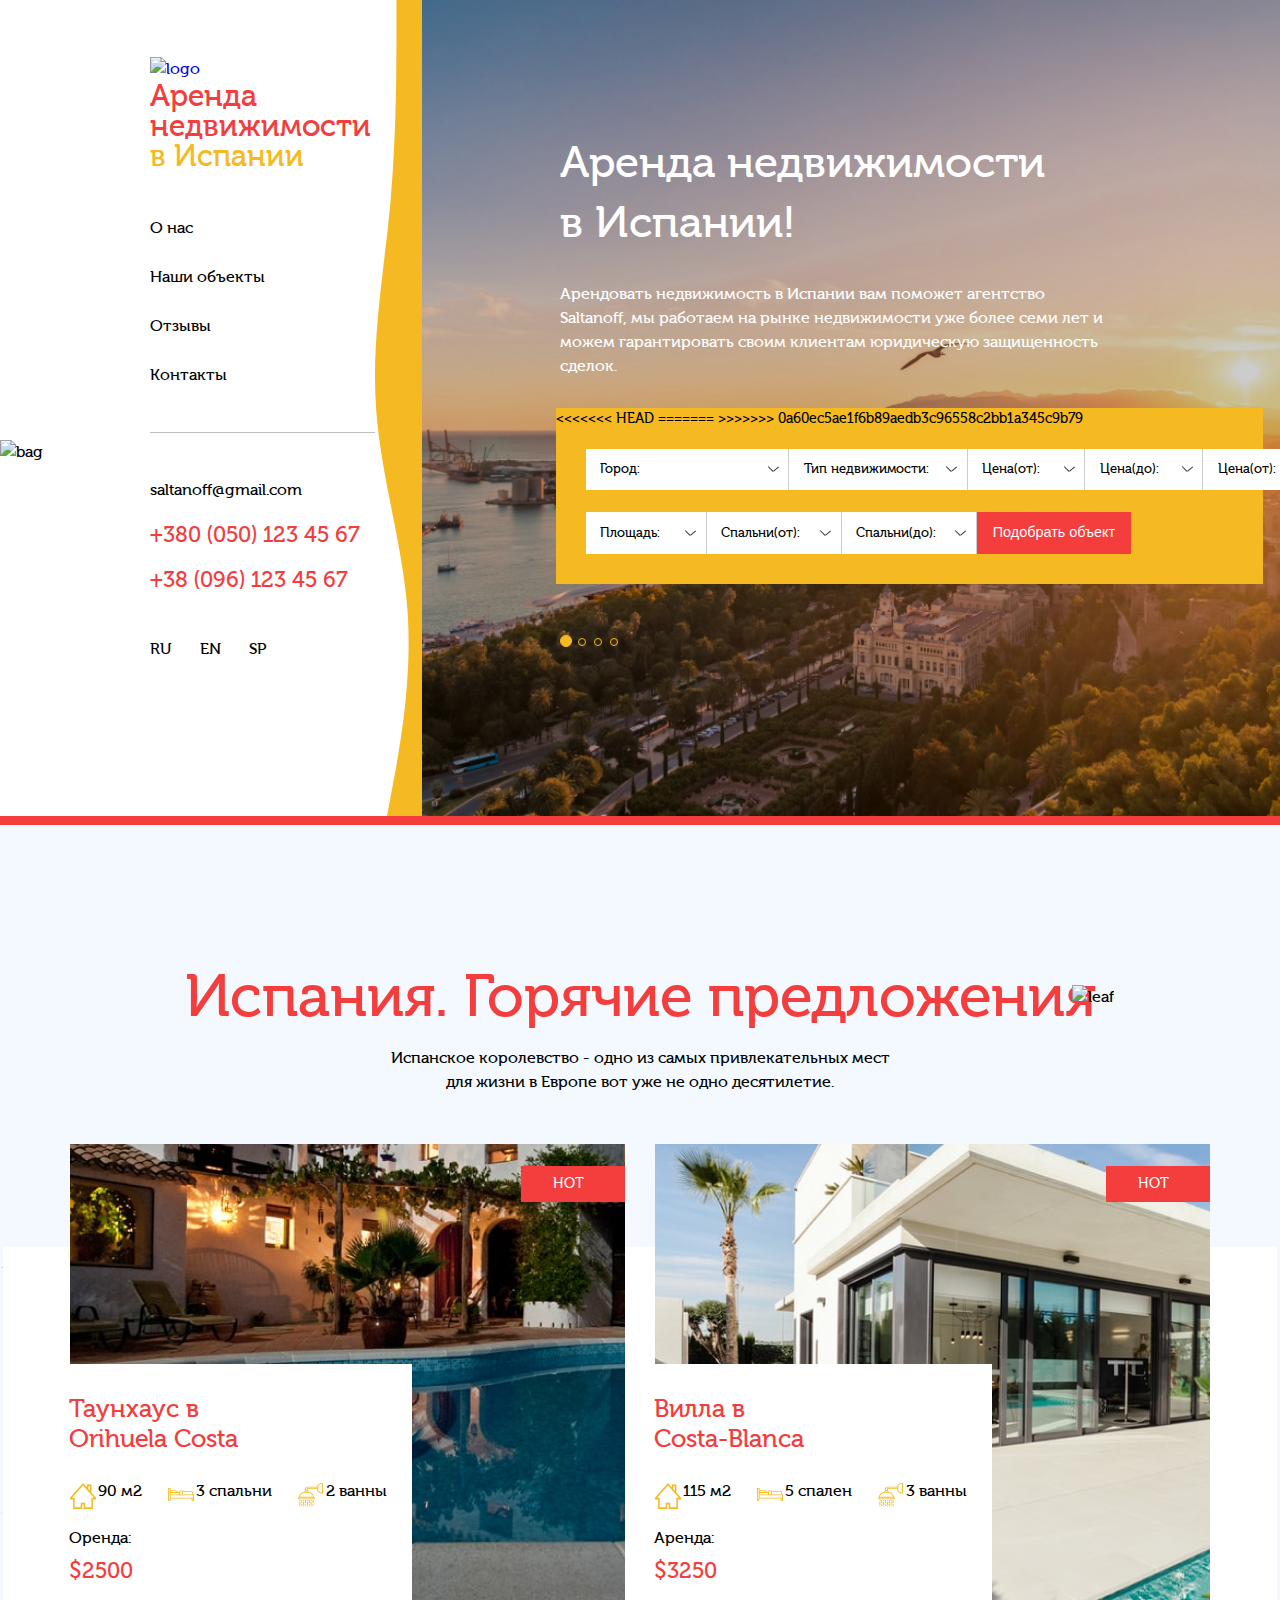
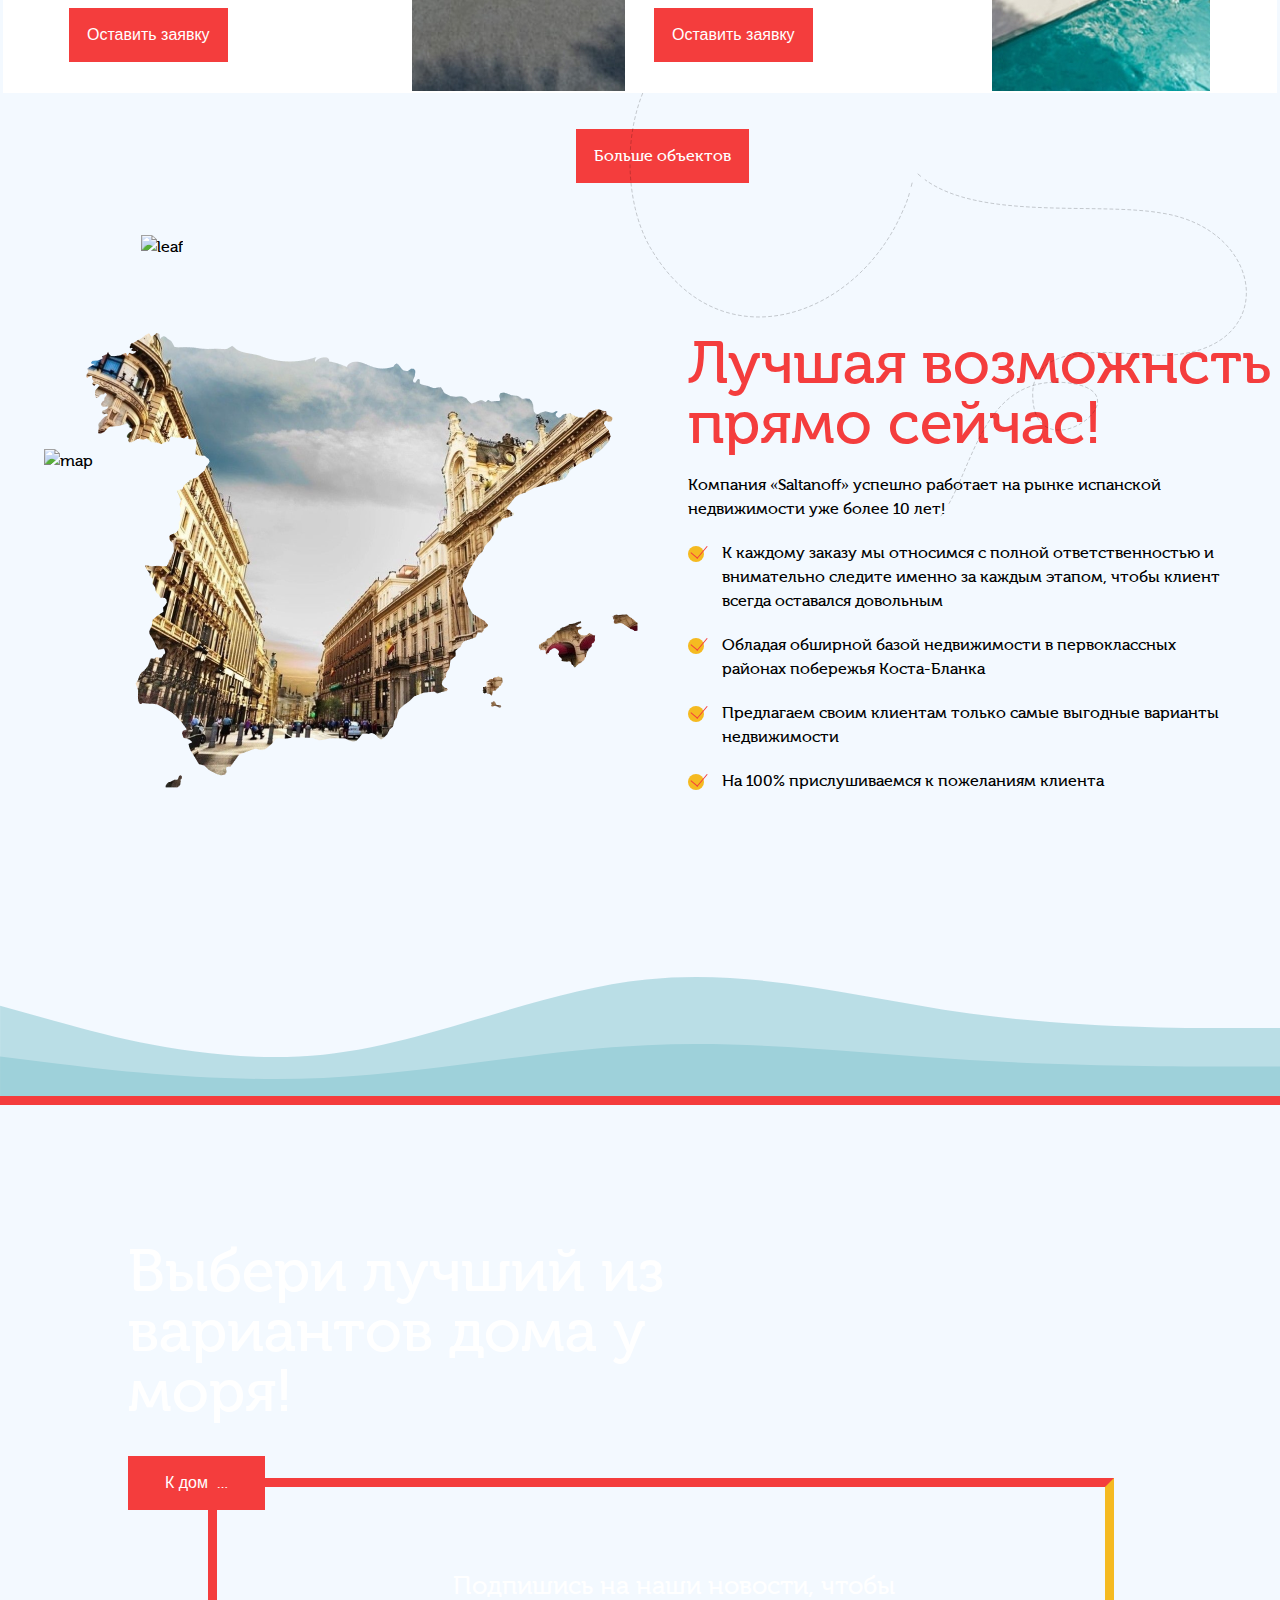
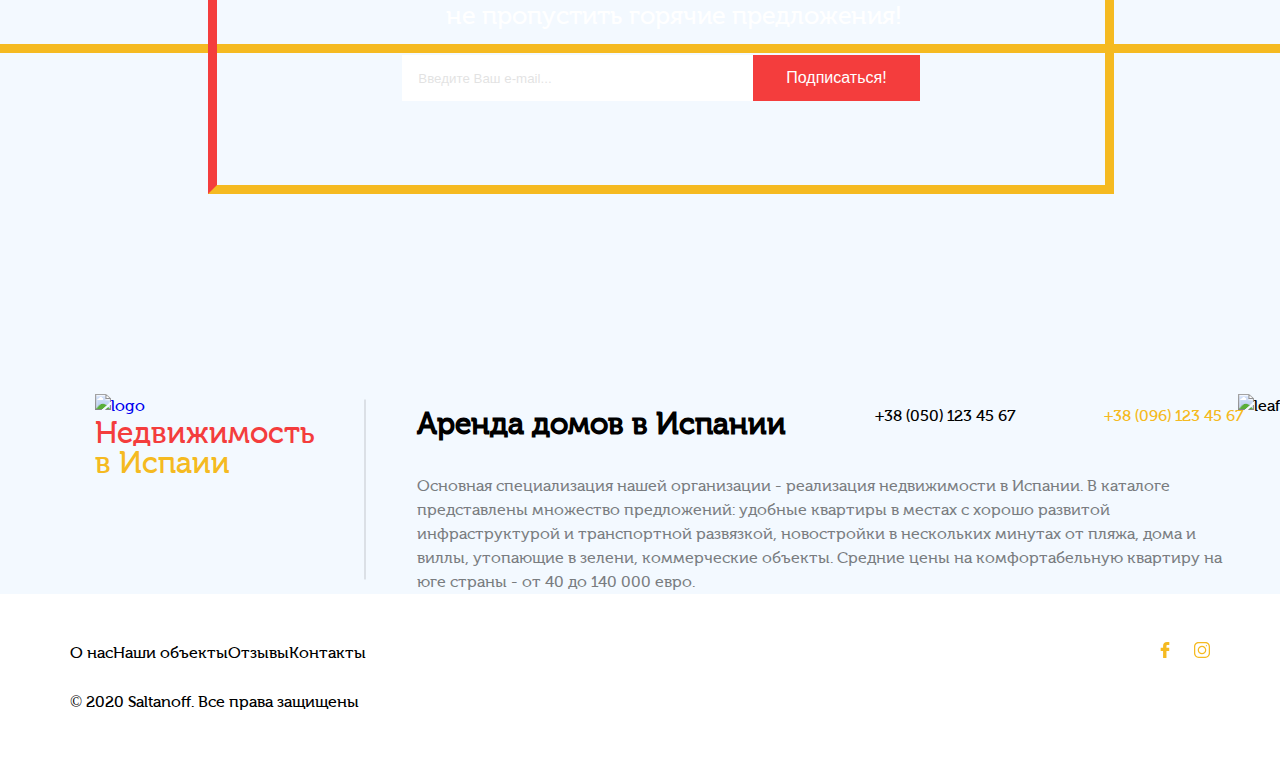
==== index.html @ a2970864 "123" ====
<!DOCTYPE html>
<html lang="en">

<head>
    <meta charset="UTF-8">
    <meta name="viewport" content="width=device-width, initial-scale=1.0, maximum-scale=1.0, user-scalable=no">
    <meta http-equiv="X-UA-Compatible" content="ie=edge">
    <link rel="stylesheet" href="css/style.css">
    <link rel="stylesheet" href="fonts/fonts.css">
    <title>Saltanoff</title>
</head>

<body>
    <header class="header__main">
        <div class="header__left">
            <a href="index.html"><img src="img/logo.svg" alt="logo" class="header__logo"></a>
            <h2 class="main__title">Аренда недвижимости
                <span class="yellow">в Испании</span></h2>
            <nav class="main__nav">
                <ul>
                    <li class="nav__item"><a href="about.html" class="nav__item-a">О нас</a></li>
                    <li class="nav__item"><a href="catalog.html" class="nav__item-a">Наши объекты</a></li>
                    <li class="nav__item"><a href="reviews.html" class="nav__item-a">Отзывы</a></li>
                    <li class="nav__item"><a href="contacts.html" class="nav__item-a">Контакты</a></li>
                </ul>
            </nav>
            <div class="line"></div>
            <img src="img/bag.jpg" alt="bag" class="bag">
            <p class="header__mail">saltanoff@gmail.com</p>
            <p class="header__phone">+380 (050) 123 45 67</p>
            <p class="header__phone yellow">+38 (096) 123 45 67</p>
            <ul class="language">
                <li class="language__item">RU</li>
                <li class="language__item">EN</li>
                <li class="language__item">SP</li>
            </ul>
            <div class="burger">
                <div class="topline"></div>
                <div class="middleline"></div>
                <div class="bottomline"></div>
            </div>
        </div>
        <div class="header__wave"></div>
        <div class="slider">
            <div class="item">
                <div class="first__slide">
                    <div class="header__text">
                        <h1 class="header__title">
                            Аренда недвижимости
                            в Испании!
                        </h1>
                        <p class="header__description">
                            Арендовать недвижимость в Испании вам поможет агентство Saltanoff, мы работаем на рынке
                            недвижимости уже более семи лет и можем гарантировать своим клиентам юридическую
                            защищенность сделок.
                        </p>
                    </div>
                </div>
            </div>
            <div class="item">
                <div class="second__slide">
                    <div class="header__text">
                        <h1 class="header__title">
                            Аренда недвижимости
                            в Испании!
                        </h1>
                        <p class="header__description">
                            Арендовать недвижимость в Испании вам поможет агентство Saltanoff, мы работаем на рынке
                            недвижимости уже более семи лет и можем гарантировать своим клиентам юридическую
                            защищенность сделок.
                        </p>
                    </div>
                </div>
            </div>
            <div class="item">
                <div class="third__slide">
                    <div class="header__text">
                        <h1 class="header__title">
                            Аренда недвижимости
                            в Испании!
                        </h1>
                        <p class="header__description">
                            Арендовать недвижимость в Испании вам поможет агентство Saltanoff, мы работаем на рынке
                            недвижимости уже более семи лет и можем гарантировать своим клиентам юридическую
                            защищенность сделок.
                        </p>
                    </div>
                </div>
            </div>
            <div class="item">
                <div class="four__slide">
                    <div class="header__text">
                        <h1 class="header__title">
                            Аренда недвижимости
                            в Испании!
                        </h1>
                        <p class="header__description">
                            Арендовать недвижимость в Испании вам поможет агентство Saltanoff, мы работаем на рынке
                            недвижимости уже более семи лет и можем гарантировать своим клиентам юридическую
                            защищенность сделок.
                        </p>
                    </div>
                </div>
            </div>
        </div>
        <div class="slider__dots">
            <span class="slider__dots__item" onclick="currentSlide(1)"></span>
            <span class="slider__dots__item" onclick="currentSlide(2)"></span>
            <span class="slider__dots__item" onclick="currentSlide(3)"></span>
            <span class="slider__dots__item" onclick="currentSlide(4)"></span>

        </div>
        <form action="main.php" class="main__form">
            <table class="table">
                <tr class="row__of__items">
                    <th class="form__item">
                        <div id="town" class="select__form" data-state="">
                            <div id="0" class="form__item-select" data-default="Город:">Город:
                            </div>
                            <div class="select__content">
                                <input id="singleSelect0" class="__select__input" type="radio" name="singleSelect"
                                    checked />
                                <label for="singleSelect0" class="__select__label">Город:</label>
                                <input id="singleSelect1" class="__select__input" type="radio" name="singleSelect" />
                                <label for="singleSelect1" class="__select__label">Барселона</label>
                                <input id="singleSelect2" class="__select__input" type="radio" name="singleSelect" />
                                <label for="singleSelect2" class="__select__label">Гранд Алакант</label>
                                <input id="singleSelect3" class="__select__input" type="radio" name="singleSelect" />
                                <label for="singleSelect3" class="__select__label">Мадрид</label>
                                <input id="singleSelect4" class="__select__input" type="radio" name="singleSelect" />
                                <label for="singleSelect4" class="__select__label">Малага</label>
                                <input id="singleSelect5" class="__select__input" type="radio" name="singleSelect" />
                                <label for="singleSelect5" class="__select__label">Валенсія</label>
                                <input id="singleSelect6" class="__select__input" type="radio" name="singleSelect" />
                                <label for="singleSelect6" class="__select__label">Мальорка</label>
                            </div>
                        </div>

                    </th>
                    <th class="form__item">
                        <div id="type_of_property" class="select__form" data-state="">
                            <div id="1" class="form__item-select" data-default="Тип недвижимости:">Тип недвижимости:
                            </div>
                            <div class="select__content">
                                <input id="singleSelect0" class="__select__input" type="radio" name="singleSelect"
                                    checked />
                                <label for="singleSelect0" class="__select__label">Тип недвижимости:</label>
                                <input id="singleSelect1" class="__select__input" type="radio" name="singleSelect" />
                                <label for="singleSelect1" class="__select__label">1</label>
                                <input id="singleSelect2" class="__select__input" type="radio" name="singleSelect" />
                                <label for="singleSelect2" class="__select__label">2</label>
                                <input id="singleSelect3" class="__select__input" type="radio" name="singleSelect" />
                                <label for="singleSelect3" class="__select__label">3</label>
                                <input id="singleSelect4" class="__select__input" type="radio" name="singleSelect" />
                                <label for="singleSelect4" class="__select__label">4</label>
                                <input id="singleSelect5" class="__select__input" type="radio" name="singleSelect" />
                                <label for="singleSelect5" class="__select__label">5</label>
                                <input id="singleSelect6" class="__select__input" type="radio" name="singleSelect" />
                                <label for="singleSelect6" class="__select__label">6</label>
                            </div>
                        </div>

                    </th>
<<<<<<< HEAD
                    <th class="table_inline">   
                    <div class="form__item table_inline-item">
                        <div id="price_for" class="select__form" data-state="">
                            <div class="form__item-select" data-default="Цена(от):">Цена(от):
                            </div>
                            <div class="select__content">
                                <input id="singleSelect0" class="__select__input" type="radio" name="singleSelect"
                                    checked />
                                <label for="singleSelect0" class="__select__label">Цена(от):</label>
                                <input id="singleSelect1" class="__select__input" type="radio" name="singleSelect" />
                                <label for="singleSelect1" class="__select__label">1</label>
                                <input id="singleSelect2" class="__select__input" type="radio" name="singleSelect" />
                                <label for="singleSelect2" class="__select__label">2</label>
                                <input id="singleSelect3" class="__select__input" type="radio" name="singleSelect" />
                                <label for="singleSelect3" class="__select__label">3</label>
                                <input id="singleSelect4" class="__select__input" type="radio" name="singleSelect" />
                                <label for="singleSelect4" class="__select__label">4</label>
                                <input id="singleSelect5" class="__select__input" type="radio" name="singleSelect" />
                                <label for="singleSelect5" class="__select__label">5</label>
                                <input id="singleSelect6" class="__select__input" type="radio" name="singleSelect" />
                                <label for="singleSelect6" class="__select__label">6</label>
                            </div>
                        </div>
                    </div>
                    <div class="form__item table_inline-item">
                        <div id="price_to" class="select__form" data-state="">
                            <div class="form__item-select" data-default="Цена(до):">Цена(до):
                            </div>
                            <div class="select__content">
                                <input id="singleSelect0" class="__select__input" type="radio" name="singleSelect"
                                    checked />
                                <label for="singleSelect0" class="__select__label">Цена(до):</label>
                                <input id="singleSelect1" class="__select__input" type="radio" name="singleSelect" />
                                <label for="singleSelect1" class="__select__label">1</label>
                                <input id="singleSelect2" class="__select__input" type="radio" name="singleSelect" />
                                <label for="singleSelect2" class="__select__label">2</label>
                                <input id="singleSelect3" class="__select__input" type="radio" name="singleSelect" />
                                <label for="singleSelect3" class="__select__label">3</label>
                                <input id="singleSelect4" class="__select__input" type="radio" name="singleSelect" />
                                <label for="singleSelect4" class="__select__label">4</label>
                                <input id="singleSelect5" class="__select__input" type="radio" name="singleSelect" />
                                <label for="singleSelect5" class="__select__label">5</label>
                                <input id="singleSelect6" class="__select__input" type="radio" name="singleSelect" />
                                <label for="singleSelect6" class="__select__label">6</label>
                            </div>
                        </div>
                    </div>
                    </th>
=======
                        <th class="form__item">
                            <div id="price_for" class="select__form" data-state="">
                                <div class="form__item-select" data-default="Цена(от):">Цена(от):
                                </div>
                                <div class="select__content">
                                    <input id="singleSelect0" class="__select__input" type="radio" name="singleSelect"
                                        checked />
                                    <label for="singleSelect0" class="__select__label">Цена(от):</label>
                                    <input id="singleSelect1" class="__select__input" type="radio"
                                        name="singleSelect" />
                                    <label for="singleSelect1" class="__select__label">1</label>
                                    <input id="singleSelect2" class="__select__input" type="radio"
                                        name="singleSelect" />
                                    <label for="singleSelect2" class="__select__label">2</label>
                                    <input id="singleSelect3" class="__select__input" type="radio"
                                        name="singleSelect" />
                                    <label for="singleSelect3" class="__select__label">3</label>
                                    <input id="singleSelect4" class="__select__input" type="radio"
                                        name="singleSelect" />
                                    <label for="singleSelect4" class="__select__label">4</label>
                                    <input id="singleSelect5" class="__select__input" type="radio"
                                        name="singleSelect" />
                                    <label for="singleSelect5" class="__select__label">5</label>
                                    <input id="singleSelect6" class="__select__input" type="radio"
                                        name="singleSelect" />
                                    <label for="singleSelect6" class="__select__label">6</label>
                                </div>
                            </div>
                        </th>
                        <th class="form__item">
                            <div id="price_to" class="select__form" data-state="">
                                <div class="form__item-select" data-default="Цена(до):">Цена(до):
                                </div>
                                <div class="select__content">
                                    <input id="singleSelect0" class="__select__input" type="radio" name="singleSelect"
                                        checked />
                                    <label for="singleSelect0" class="__select__label">Цена(до):</label>
                                    <input id="singleSelect1" class="__select__input" type="radio"
                                        name="singleSelect" />
                                    <label for="singleSelect1" class="__select__label">1</label>
                                    <input id="singleSelect2" class="__select__input" type="radio"
                                        name="singleSelect" />
                                    <label for="singleSelect2" class="__select__label">2</label>
                                    <input id="singleSelect3" class="__select__input" type="radio"
                                        name="singleSelect" />
                                    <label for="singleSelect3" class="__select__label">3</label>
                                    <input id="singleSelect4" class="__select__input" type="radio"
                                        name="singleSelect" />
                                    <label for="singleSelect4" class="__select__label">4</label>
                                    <input id="singleSelect5" class="__select__input" type="radio"
                                        name="singleSelect" />
                                    <label for="singleSelect5" class="__select__label">5</label>
                                    <input id="singleSelect6" class="__select__input" type="radio"
                                        name="singleSelect" />
                                    <label for="singleSelect6" class="__select__label">6</label>
                                </div>
                            </div>

                        </th>
>>>>>>> 0a60ec5ae1f6b89aedb3c96558c2bb1a345c9b79
                </tr>
                <tr class="row__of__items">
                    <th class="form__item">
                        <div id="square" class="select__form" data-state="">
                            <div class="form__item-select" data-default="Площадь:">Площадь:
                            </div>
                            <div class="select__content">
                                <input id="singleSelect0" class="__select__input" type="radio" name="singleSelect"
                                    checked />
                                <label for="singleSelect0" class="__select__label">Площадь:</label>
                                <input id="singleSelect1" class="__select__input" type="radio" name="singleSelect" />
                                <label for="singleSelect1" class="__select__label">1</label>
                                <input id="singleSelect2" class="__select__input" type="radio" name="singleSelect" />
                                <label for="singleSelect2" class="__select__label">2</label>
                                <input id="singleSelect3" class="__select__input" type="radio" name="singleSelect" />
                                <label for="singleSelect3" class="__select__label">3</label>
                                <input id="singleSelect4" class="__select__input" type="radio" name="singleSelect" />
                                <label for="singleSelect4" class="__select__label">4</label>
                                <input id="singleSelect5" class="__select__input" type="radio" name="singleSelect" />
                                <label for="singleSelect5" class="__select__label">5</label>
                                <input id="singleSelect6" class="__select__input" type="radio" name="singleSelect" />
                                <label for="singleSelect6" class="__select__label">6</label>
                            </div>
                        </div>
                    </th>
                    <th class="table_inline">   
                        <div class="form__item table_inline-item">
                            <div id="bedroom_for" class="select__form" data-state="">
                                <div class="form__item-select" data-default="Спальни(от):">Спальни(от):
                                </div>
                                <div class="select__content">
                                    <input id="singleSelect0" class="__select__input" type="radio" name="singleSelect"
                                        checked />
                                    <label for="singleSelect0" class="__select__label">Спальни(от):</label>
                                    <input id="singleSelect1" class="__select__input" type="radio" name="singleSelect" />
                                    <label for="singleSelect1" class="__select__label">1</label>
                                    <input id="singleSelect2" class="__select__input" type="radio" name="singleSelect" />
                                    <label for="singleSelect2" class="__select__label">2</label>
                                    <input id="singleSelect3" class="__select__input" type="radio" name="singleSelect" />
                                    <label for="singleSelect3" class="__select__label">3</label>
                                    <input id="singleSelect4" class="__select__input" type="radio" name="singleSelect" />
                                    <label for="singleSelect4" class="__select__label">4</label>
                                    <input id="singleSelect5" class="__select__input" type="radio" name="singleSelect" />
                                    <label for="singleSelect5" class="__select__label">5</label>
                                    <input id="singleSelect6" class="__select__input" type="radio" name="singleSelect" />
                                    <label for="singleSelect6" class="__select__label">6</label>
                                </div>
                            </div>
                        </div>
                        <div class="form__item table_inline-item">
                            <div id="bedroom_to" class="select__form" data-state="">
                                <div class="form__item-select" data-default="Спальни(до):">Спальни(до):
                                </div>
                                <div class="select__content">
                                    <input id="singleSelect0" class="__select__input" type="radio" name="singleSelect"
                                        checked />
                                    <label for="singleSelect0" class="__select__label">Спальни(до):</label>
                                    <input id="singleSelect1" class="__select__input" type="radio" name="singleSelect" />
                                    <label for="singleSelect1" class="__select__label">1</label>
                                    <input id="singleSelect2" class="__select__input" type="radio" name="singleSelect" />
                                    <label for="singleSelect2" class="__select__label">2</label>
                                    <input id="singleSelect3" class="__select__input" type="radio" name="singleSelect" />
                                    <label for="singleSelect3" class="__select__label">3</label>
                                    <input id="singleSelect4" class="__select__input" type="radio" name="singleSelect" />
                                    <label for="singleSelect4" class="__select__label">4</label>
                                    <input id="singleSelect5" class="__select__input" type="radio" name="singleSelect" />
                                    <label for="singleSelect5" class="__select__label">5</label>
                                    <input id="singleSelect6" class="__select__input" type="radio" name="singleSelect" />
                                    <label for="singleSelect6" class="__select__label">6</label>
                                </div>
                            </div>
                        </div>
                    </th>
                    <th class="form__item">
                        <button type="submit" class="btn main__btn">Подобрать объект</button>
                    </th>
                </tr>
            </table>
        </form>
        <img src="./img/leafs_pics/mobile_leaf_top.png" alt="" class="mobile_leaf_top">
    </header>
    <div class="container">
        <section class="hot">

            <img src="img/leafs_pics/leaf_top.png" alt="leaf" class="leaf__left">
            <img src=" " alt="leaf" class="leaf__right">
            <div class="hot__text">
                <h1 class="hot__title headline">
                    Испания. Горячие предложения
                </h1>
                <p class="hot__description">Испанское королевство - одно из самых привлекательных мест
                    для жизни в Европе вот уже не одно десятилетие.</p>
            </div>

            <div class="propositions">
                <img src="./img/proposition__map.svg" alt="map" class="proposition__map">

                <img src="./img/leafs_pics/leaf_left.png" alt="leaf" class="first__leaf">
                <img src="./img/leafs_pics/leaf_right.png" alt="leaf" class="second__leaf">
                <div class="bg__leaf"></div>
                <div class="proposition first">
                    <div class="proposition__hot">HOT</div>
                    <div class="proposition__bg">
                        <a href="house.html">
                            <h3 class="proposition__title">Таунхаус в
                                Orihuela Costa</h3>
                        </a>
                        <ul class="proposition__details">
                            <li class="detail__items"> <img src="img/house.svg" alt="house" class="items__icons">90 м2
                            </li>
                            <li class="detail__items"> <img src="img/bed.svg" alt="bed" class="items__icons">3 cпальни
                            </li>
                            <li class="detail__items"><img src="img/shower.svg" alt="shower" class="items__icons">2
                                ванны</li>
                        </ul>
                        <p class="proposition__description">Оренда:</p>
                        <p class="proposition__price">$2500</p>
                        <button class="btn proposition__btn" type="submit">Оставить заявку</button>
                    </div>
                </div>
                <div class="proposition second">
                    <div class="proposition__hot">HOT</div>
                    <div class="proposition__bg">
                        <a href="house.html">
                            <h3 class="proposition__title">Вилла в <br>
                                Сosta-Blanca</h3>
                        </a>
                        <ul class="proposition__details">
                            <li class="detail__items"> <img src="img/house.svg" alt="house" class="items__icons">
                                115 м2</li>
                            <li class="detail__items"><img src="img/bed.svg" alt="bed" class="items__icons"> 5 cпален
                            </li>
                            <li class="detail__items"> <img src="img/shower.svg" alt="shower" class="items__icons">3
                                ванны</li>
                        </ul>
                        <p class="proposition__description">Аренда:</p>
                        <p class="proposition__price">$3250</p>
                        <button class="btn proposition__btn" type="submit">Оставить заявку</button>
                    </div>
                </div>
            </div>
            <div class="btn_center">
                <a href="catalog.html" class="btn see__more">Больше объектов</a>
            </div>

        </section>
        <section class="justnow">
            <img src="img/leafs_pics/leaf_right_justnow.png" alt="" class="leaf_right_justnow">
            <img src="./img/justnow__map.svg" alt="map" class="justnow__map">
            <div class="justnow__wrap">
                <div class="justnow__img-left">
                    <img src="img/map__Spain.png" alt="Spain" class="justnow__img">
                </div>
                <div class="justnow__text-right">
                    <h2 class="justnow__title">Лучшая возможнсть
                        прямо сейчас!</h2>
                    <img src="img/justnow__maps.svg" alt="map" class="justnow__maps">
                    <p class="justnow__description">Компания «Saltanoff» успешно работает на рынке испанской
                        недвижимости
                        уже более 10 лет!</p>
                    <ul>
                        <li class="justnow__item">К каждому заказу мы относимся с полной ответственностью и внимательно
                            следите именно за каждым этапом, чтобы клиент всегда оставался довольным</li>
                        <li class="justnow__item">Обладая обширной базой недвижимости в первоклассных районах побережья
                            Коста-Бланка</li>
                        <li class="justnow__item">Предлагаем своим клиентам только самые выгодные варианты недвижимости
                        </li>
                        <li class="justnow__item">На 100% прислушиваемся к пожеланиям клиента</li>
                    </ul>
                </div>
            </div>
            <img src="./img/proposition__map.svg" alt="map" class="justnow__map-2">
        </section>

        <section class="choose">
            <img src="img/leafs_pics/leaf_wave.png" alt="leaf" class="leaf__top">
            <img src="img/choose__wave.svg" alt="wave" class="choose__wave">
            <div class="choose__bg">
                <h2 class="choose__title">Выбери лучший из вариантов дома у моря!</h2>
                <button type="button" class="btn choose__btn">К домам</button>
                <p class="news__description-mobile">Подпишись на наши новости,
                    чтобы не пропустить горячие предложения! </p>
                <form action="main.php" class="news__form-mobile">
                    <input type="email" placeholder="Введите Ваш e-mail...">
                    <button type="submit" class="btn subscribe mobile">Подписаться!</button>
                </form>
                <img src="./img/leafs_pics/moblie_leaf_bottom.png" alt="" class="moblie_leaf_bottom">
            </div>
        </section>
        <aside class="news">
            <p class="news__description">Подпишись на наши новости,
                чтобы не пропустить горячие предложения! </p>
            <form action="main.php" class="news__form">
                <input type="email" placeholder="Введите Ваш e-mail...">
                <button type="submit" class="btn subscribe">Подписаться!</button>
            </form>
        </aside>

        <section class="rent">
            <div class="footer__wave-mobile"></div>
            <img src="/img/footer__map--left.svg" alt="map" class="footer__map--left">
            <img src="/img/footer__map--right.svg" alt="map" class="footer__map--right">
            <img src="img/leafs_pics/leaf__bottom.png" alt="leaf" class="leaf__bottom">
            <div class="rent__img">
                <a href="index.html"><img src="img/logo.svg" alt="logo" class="header__logo"></a>
                <p class="rent__img--text">Недвижимость
                    <span class="yellow"> в Испаии</span></p>
            </div>

            <div class="rent__info">

                <div class="rent__info--top">
                    <h2 class="rent__title">Аренда домов в Испании</h2>
                    <p class="rent__phone">+38 (050) 123 45 67</p>
                    <p class="rent__phone yellow">+38 (096) 123 45 67</p>
                </div>
                <p class="rent__description">Основная специализация нашей организации - реализация недвижимости в
                    Испании. В каталоге представлены множество предложений: удобные квартиры в местах с хорошо развитой
                    инфраструктурой и транспортной развязкой, новостройки в нескольких минутах от пляжа, дома и виллы,
                    утопающие в зелени, коммерческие объекты. Средние цены на комфортабельную квартиру на юге страны -
                    от 40 до 140 000 евро.</p>
            </div>
            <img src="img/leafs_pics/footer_leaf-left.png" alt="leaf" class="footer__leaf--left">
            <img src="img/leafs_pics/footer_leaf-right.png" alt="leaf" class="footer__leaf--right">
        </section>
    </div>

    <footer class="main__footer">
        <div class="footer__wave"></div>
        <div class="footer__top">
            <nav class="main__nav">
                <ul>
                    <li class="nav__item"><a href="about.html" class="nav__item-a">О нас</a></li>
                    <li class="nav__item"><a href="catalog.html" class="nav__item-a">Наши объекты</a></li>
                    <li class="nav__item"><a href="reviews.html" class="nav__item-a">Отзывы</a></li>
                    <li class="nav__item"><a href="contacts.html" class="nav__item-a">Контакты</a></li>
                </ul>
            </nav>
            <div class="social">
                <a href=""><svg class="facebook" width="10" height="16" viewBox="0 0 10 16" fill="none"
                        xmlns="http://www.w3.org/2000/svg">
                        <path
                            d="M8.99939 0.00332907L6.92457 0C4.59358 0 3.08719 1.54552 3.08719 3.93762V5.75313H1.00105C0.820783 5.75313 0.674805 5.89927 0.674805 6.07954V8.71001C0.674805 8.89028 0.820949 9.03626 1.00105 9.03626H3.08719V15.6738C3.08719 15.854 3.23317 16 3.41343 16H6.13525C6.31552 16 6.4615 15.8539 6.4615 15.6738V9.03626H8.90068C9.08095 9.03626 9.22693 8.89028 9.22693 8.71001L9.22793 6.07954C9.22793 5.99299 9.19347 5.91009 9.13238 5.84884C9.0713 5.78758 8.98807 5.75313 8.90151 5.75313H6.4615V4.2141C6.4615 3.47438 6.63777 3.09886 7.60136 3.09886L8.99906 3.09836C9.17916 3.09836 9.32513 2.95222 9.32513 2.77211V0.329578C9.32513 0.149642 9.17932 0.00366197 8.99939 0.00332907Z"
                            fill="#F5BA21" />
                    </svg></a>
                <a href=""><svg class="instagram" width="16" height="16" viewBox="0 0 16 16" fill="none"
                        xmlns="http://www.w3.org/2000/svg">
                        <path
                            d="M11.3523 0H4.64775C2.08497 0 0 2.08497 0 4.64775V11.3523C0 13.915 2.08497 16 4.64775 16H11.3523C13.915 16 16 13.915 16 11.3523V4.64775C16 2.08497 13.915 0 11.3523 0ZM14.75 11.3523C14.75 13.2258 13.2258 14.75 11.3523 14.75H4.64775C2.77422 14.75 1.25 13.2258 1.25 11.3523V4.64775C1.25 2.77422 2.77422 1.25 4.64775 1.25H11.3523C13.2258 1.25 14.75 2.77422 14.75 4.64775V11.3523Z"
                            fill="#F5BA21" />
                        <path
                            d="M8 3.6875C5.62206 3.6875 3.6875 5.62206 3.6875 8C3.6875 10.3779 5.62206 12.3125 8 12.3125C10.3779 12.3125 12.3125 10.3779 12.3125 8C12.3125 5.62206 10.3779 3.6875 8 3.6875ZM8 11.0625C6.31134 11.0625 4.9375 9.68866 4.9375 8C4.9375 6.31134 6.31134 4.9375 8 4.9375C9.68866 4.9375 11.0625 6.31134 11.0625 8C11.0625 9.68866 9.68866 11.0625 8 11.0625Z"
                            fill="#F5BA21" />
                        <path
                            d="M12.375 4.25C12.7202 4.25 13 3.97018 13 3.625C13 3.27982 12.7202 3 12.375 3C12.0298 3 11.75 3.27982 11.75 3.625C11.75 3.97018 12.0298 4.25 12.375 4.25Z"
                            fill="#F5BA21" />
                    </svg>
                </a>
            </div>
        </div>
        <p class="copyright">© 2020 Saltanoff. Все права защищены</p>
    </footer>
    </div>
    <script src="js/main.js"></script>
</body>

</html>
---- css/style.css ----
body {
    font-family: 'Museo Cyrl';
    font-style: normal;
    font-weight: normal;
    font-size: 16px;
    font-weight: 400;
    line-height: 24px;
}

input {
    outline: none;
}

.visually-hidden {
    position: absolute;
    clip:rect(0 0 0 0);
    width:1px;
    height: 1px;
    margin:-1px;
}

* {
    margin: 0;
    padding: 0;
}

*,
*:before,
*:after {
    box-sizing: border-box;
}

ul {
    list-style: none;
}

h1, h2, h3, h4, h5, h6, p, img{
    margin: 0;
}

.yellow {
    color: rgb(245, 186, 33);
}

a {
    text-decoration:none;
}

.btn {
    font-size: 16px;
    line-height: 24px;
    color:#fff;
    background-color: rgb(244, 61, 61);
    border:none;
    padding: 15px 18px;
    cursor: pointer;
}

.header__main {
    display: flex;
    border-bottom: 9px solid rgb(244, 61, 61) ;
    position: relative;
}

.header__left {
    display: flex;
    flex-direction: column;
    max-width: 768px;
    padding-left: 150px;
    padding-right: 47px;
}

.header__logo {
    height: 112px;
    width: 112px;
    margin-top: 57px;
    margin-bottom: 0;
}

.main__title {
    font-weight: 500;
    font-size: 30px;
    line-height: 30px;
    color: rgb(244, 61, 61);
    max-width: 210px;
    margin-bottom: 45px;
}

.nav__item-a {
    text-decoration: none;
    color: black;
}

.line {
    margin:20px 0 45px 0;
    width:225px;
    background:rgba(128, 128, 128, 0.5);
    height:1px;
}


.burger{
    width: 30px;
    height: 20px;
    position: absolute;
    right: 0;
    margin-top: 39px;
    margin-right: 15px;
    cursor: pointer;
    display:none;
}
.topline, .bottomline{
    background: black;
    height: 3px;
    margin-bottom:5px;
    border-radius:  3px;
}
.middleline{
    background: black;
    height: 3px;
    margin-bottom:5px;
    margin-left: 7px;
    border-radius:  3px;
}


.nav__item {
    margin-bottom: 25px;
}

.bag {
    position: absolute;
    top: 440px;
    left: 0;
}

.header__mail, .header__phone {
    margin-bottom: 20px;
}

.header__phone {
    font-size: 22px;
    line-height: 25px;
    color: rgb(244, 61, 61);
}



.header__phone~.yellow {
    margin-bottom: 45px;
}

.language {
    display:flex;
    margin-bottom: 53px;
}

.language__item {
    margin-right: 28px;
}

.slider {
    position: relative;
    height: auto;
}


.first__slide {
    background: url(../img/headerbg__first.jpg) no-repeat center;
    background-size: cover;
    height: 816px;
}

.second__slide {
    background: url(../img/nx/about-bg.jpg);
    background-size: cover;
    height: 816px;
}

.third__slide {
    background: url(../img/catalog_img/background.jpg);
    background-size: cover;
    height: 816px;
}

.four__slide {
    background: url(../img/fourbg.jpg);
    background-size: cover;
    height: 816px;
}

.slider__dots {
    text-align: center;
    position: absolute;
    bottom: 20%;
    left: 560px;
}

.slider__dots__item.active {
    background-color: #F5BA21;
    height: 12px;
    width: 12px;
    margin: -1px 0;

}

.slider .item {
    animation-name: fade;
    animation-duration: 1.5s;
}

@keyframes fade {
    from {
        opacity: 0.5;
    }
    to {
        opacity: 1;
    }
}

.slider__dots__item {
    cursor: pointer;
    height: 8px;
    width: 8px;
    border-radius: 50%;
    margin: 0 2px;
    background: transparent;
    border: 1px solid #F5BA21;
    display: inline-block;
    transition:background-color 0.6s ease;
}


.header__wave {
    background: url(../img/header__wave.svg) repeat-y;
    min-height: 816px;
    width: 47px;
    position: absolute;
    left: 375px;
    top: 0px;
    background-size: cover;
}

.header__text {
    color:#fff;
    padding-top: 1px;
}

.header__title {
    margin: 131px 219px 30px 138px;

    font-style: normal;
    font-weight: normal;
    font-size: 60px;
    line-height: 60px;
}

.header__description {
    margin: 30px 224px 50px 138px;
    padding-right: 124px;
}

.main__form {
    background-color: rgb(245, 186, 33);
    width: 785px;
    position: absolute;
    left: 560px;
    top: 50%;
}

.row__of__items {
    display: flex;
}

.row__of__items:first-child {
    margin-bottom: 25px;
}

.form__item-select {
    width: 100%;   
}

.form__item {
    position: relative;
    user-select:none;
}

.form__item-select {
    -moz-appearance: none;
    -webkit-appearance: none;
    appearance: none;

    padding-left: 16px;
    font-size: 14px;
    line-height: 18px;
    font-weight: 300;
}


.form__item-select:hover {
    cursor: pointer;
}
 .table_inline{
    display: flex;
}

.btn.main__btn {
    padding: 11px 18px;
}

.select__form {
    background: #fff;
}

.select__form[data-state="active"]::before {
    transform: translate(-3px, -50%) rotate(-45deg);
}

.select__form[data-state="active"]::after {
    transform: translate(3px, -50%) rotate(45deg);
}

.select__form[data-state="active"]>.select__content {
    display: initial;
}

.__select__label + .__select__input + .__select__label {
    max-height: 40px;
    border-top-width: 1px;
  }

.form__item-select {
    display: flex;
    align-items: center;
    width: 100%;
    height: 100%;
    padding: 8px 16px;
    
    cursor: pointer;
}

.form__item-select::before,
.form__item-select::after {
    content: "";

    position: absolute;
    top: 50%;
    right: 16px;

    display: block;
    width: 8px;
    height: 1px;

    transition: all 0.3s ease-out;

    background-color: #333333;

    
}

.form__item-select::before {
    transform: translate(-1px, -50%) rotate(45deg);
}

.form__item-select::after {
    transform: translate(5px, -50%) rotate(-40deg);
}

.form__item-select:hover {
    border-color: #D8093A;
}

.form__item-select:hover +.form__item-select::before +.form__item-select::after {
    background-color: #D8093A;
}

.select__content {
    position: absolute;
    top: 40px;
    left: 0;
    display: flex;
    flex-direction: column;
    width: 100%;
    background-color: #ffffff;
    border: 1px solid #c7ccd1;
    border-top: none;
    border-bottom-left-radius: 5px;
    border-bottom-right-radius: 5px;
    transition: all 0.3s ease-out;
    display: none;
    z-index: 8;
    margin-top: 10px;
    font-size: 14px;
    line-height: 18px;
    font-weight: 300;
    overflow-y: auto;
    overflow-x:hidden;
    flex-shrink: 0;
}

.__select__input {
    display: none;
}  

.__select__input:checked + label {
    background-color: #dedede;
}

.__select__input:disabled + label {
    opacity: 0.6;
    pointer-events:none;
}

.__select__label {
    display: flex;
    align-items: center;
    width: 100%;
    height: 32px;   
    max-height: 0;
    padding: 0 16px;
    
    transition: all 0.2s ease-out;
  
    cursor: pointer;
    
    overflow: hidden; 
}

.__select__label + input {
    border-top:0 solid #C7CCD160;
}

.__select__label:hover {
    background-color: #D8093A !important;

    color: #ffffff;
}

/*.select__form::before {
    content: "";
    display: block;
    width: 7px;
    height: 7px;

    position: absolute;
    top: 18px;
    right: 16px;
    z-index: 1;

    border-top: 1px solid #000000;
    border-right: 1px solid #000000;
    transform: rotate(135deg);

    cursor: pointer;
} 
*/
#town {
    width: 226px;
    height: 46px;
    border: none;
    border-right: 1px solid rgba(0, 0, 0, 0.2);
    outline: none;
}

#type_of_property {
    width: 198px;
    height: 46px;
    border: none;
    border-right: 1px solid rgba(0, 0, 0, 0.2);
    outline: none;
}

#price_for {
    width: 131px;
    height: 46px;
    border: none;
    border-right: 1px solid rgba(0, 0, 0, 0.2);
    outline: none;
}

#price_to {
    width: 131px;
    height: 46px;
    border: none;
    border-right: 1px solid rgba(0, 0, 0, 0.2);
    outline: none;
}

#square {
    width: 134px;
    height: 46px;
    border: none;
    border-right: 1px solid rgba(0, 0, 0, 0.2);
    outline: none;
}

#bedroom_for {
    width: 150px;
    height: 46px;
    border: none;
    border-right: 1px solid rgba(0, 0, 0, 0.2);
    outline: none;
}

#bedroom_to {
    width: 150px;
    height: 46px;
    border: none;
    border-right: 1px solid rgba(0, 0, 0, 0.2);
    outline: none;
}

.table {
    padding: 20px 32px 32px 32px;
    font-size: 14px;
    font-weight: 300;
    line-height: 18px;
}

/*hot*/

.map {
    background: url(/img/map.svg);
}

.container {
  background-color: #F3F9FF;
  position: relative;
}

.hot {
    position: relative;
    overflow: hidden;
    padding-bottom: 150px;
}

.leaf__left {
    position: absolute;
    top: -39px;
    z-index: 0;
    left: 0px;
    width: 100%;
}

.leaf__right {
    position: absolute;
    right: -114px;
    top: -300px;
}

.hot__text {
    text-align: center;
    margin-bottom: 50px;
    padding-top: 141px;
}

.hot__title {
    font-size: 60px;
    line-height: 60px;
    font-weight: 500;
    color:rgb(244, 61, 61);

    margin-bottom: 20px;
}

.hot__description {
    font-size: 16px;
    line-height: 24px;
    font-weight: 300;
    width: 500px;

    margin: 0 auto;
}

/*proposition*/

.propositions {
    display: flex;
    justify-content: center;
    position: relative;
    margin-bottom: 38px;
}

.proposition {
    width: 555px;
    height:547px;
    z-index: 1000;
    position: relative;
}

.bg__leaf {
    position: absolute;
    width: 1274px;
    height: 446px;
    background-color: #fff;
    top: 103px;
    z-index: 100;
}

.first {
    background-image: url(../img/proposition-one.jpg);
    margin-right: 15px;
}

.second {
    background-image: url(../img/proposition-two.jpg);
    margin-left: 15px;
}

.proposition__bg {
    background-color:#fff;
    max-width: 360px;
    position: absolute;
    left: -1px;
    bottom: -1px;
    z-index: 1;
}

.proposition__map {
    position: absolute;
    left: -87px;
    top: 110px;
}

.first__leaf {
    position: absolute;
    bottom: -168px;
    left: 11%;
    z-index: 100;
}

.second__leaf {
    position: absolute;
    right: 13%;
    top: -29%;
    z-index: 100;
}

.proposition__hot {
    font-size: 14px;
    line-height: 18px;
    font-weight: 300;
    color: #fff;
    padding: 9px 32px;
    margin-left: auto;
    max-width: 104px;
    margin-top: 22px;
    background-color: rgb(244, 61, 61);
}

.proposition__title {
    font-size: 25px;
    line-height: 30px;
    font-weight: 500;
    color: rgb(244, 61, 61);
    padding-top: 30px;
    max-width: 173px;
    margin-bottom: 25px;
}

.mobile_leaf_top{
    position:absolute;
    display:none;
}
.proposition__details {
    display:flex;
}

.detail__items {
    margin-right: 25px;
    margin-left: 29px;
    position: relative;
}

.items__icons {
    position: absolute;
    top: 4px;
    left: -28px;
}

.detail__items:nth-child(2)>.items__icons {
    top:9px;
}

.proposition__description {
    font-size: 16px;
    line-height: 24px;

    margin-top: 23px;
    margin-bottom: 8px;
}

.proposition__price {
    font-size: 22px;
    line-height: 25px;
    color: rgb(244, 61, 61);
    margin-bottom: 25px;
}



.proposition__btn {
    margin-bottom: 30px;
}

.see__more {
    display: inline-block;
    margin-left: 45%;
}

/* justnow */

.justnow {
    position: relative;
}

.justnow__wrap{
    max-width: 1640px;
    margin: 0 auto;
    display: grid;
    grid-template-columns: 1fr 1fr;
    grid-template-rows: 1fr;
    grid-gap: 50px;

    -webkit-touch-callout: none;
    -webkit-user-select: none;
    -khtml-user-select: none;
    -moz-user-select: none;
    -ms-user-select: none;
    user-select: none;
}

.leaf_right_justnow{
    position: absolute;
    right: 0;
    bottom: -290px;
}

.justnow__map {
    position: absolute;
    right: 33px;
    top: -307px;
}

.justnow__maps {
    position: absolute;
    left: 44px;
    top: 116px;
}

.justnow__text {
    margin-right: 150px;
    max-width: 536px;
    margin-left: 9%;
    margin-bottom: 5%;
}

.justnow__title {
    font-style: normal;
    font-weight: normal;
    font-size: 60px;
    line-height: 60px;
    color: rgb(244, 61, 61);
    max-width: 621px;
}

.justnow__description {
    margin-top: 20px;
    margin-bottom: 10px;
    max-width: 480px;

    font-size: 16px;
    line-height: 24px;
    color: #000000;
} 
.justnow__map-2{
    display: none;
    position: absolute;
}

.justnow__item {
    font-size: 16px;
    line-height: 24px;
    color: #000000;
    max-width: 537px;


    margin-top: 20px;
    padding-left: 34px;
    position: relative;
}

.justnow__item::before {
    content: "";
    display: block;

    position: absolute;
    top: 5px;
    left: 0;
    z-index: 1;

    width: 16px;
    height: 16px;
    border-radius: 50%;
    background: #F5BA21;
}

.justnow__item::after {
    content: "";
    display: block;

    position: absolute;
    top: 1px;
    left: 7px;
    z-index: 1;

    width: 8.5px;
    height: 16px;

    border-top: 1.5px solid rgb(244, 61, 61);
    border-left: 1.5px solid rgb(244, 61, 61);

    transform: rotate(220deg);
}

/*choose*/

.choose {
    position: relative;
    padding-top: 248px;
    overflow: hidden;
}

.choose__bg {
    background: url(../img/choose__bg.jpg) no-repeat;
    background-size: cover;
    border-top: 9px solid rgb(244, 61, 61);
    border-bottom: 9px solid rgb(245, 186, 33);
    z-index: 100;
    position: relative;
}

.leaf__top {
    position: absolute;
    top: -92px;
    left: 0px;
    z-index: 2;
}

.choose__wave {
    position: absolute;
    top: bottom;
    top: 9%;
    width: 101%;
}

.choose__title {
    font-style: normal;
    font-weight: normal;
    font-size: 60px;
    line-height: 60px;
    color:#fff;
    max-width: 566px;
    margin:136px auto 35px 128px;
}

.choose__btn {
    padding:15px 37px;
    margin-left:128px;
    margin-bottom: 134px;
}


/*news*/

.news {
    position: absolute;
    background: url(../img/news__bg.jpg) no-repeat center;
    background-size: cover;
    padding: 84px 185px;
    bottom: 525px;
    z-index: 1000;
    right: 23%;
    border-left: 9px solid rgb(244, 61, 61);
    border-top: 9px solid rgb(244, 61, 61);
    border-bottom: 9px solid rgb(245, 186, 33);
    border-right: 9px solid rgb(245, 186, 33);
}

.news__description {
    font-size: 25px;
    line-height: 30px;
    text-align: center;
    color: #fff;
    max-width: 461px;
    margin-left: 41px;
    margin-bottom: 24px;
}

.news__form {
    display:flex;
}

.news__form>input {
    width: 351px;
    height: 46px;
    border: none;
    padding-left: 16px;
}

.news__form>input::placeholder {
    opacity:0.2;
}

.subscribe {
    padding: 11px 33px;
}


.news__description-mobile {
    font-size: 25px;
    line-height: 30px;
    text-align: center;
    color: #fff;
    max-width: 461px;
    margin-left: 41px;
    margin-bottom: 24px;
}

.news__form-mobile{
    display:flex;
}

.news__form-mobile>input {
    width: 351px;
    height: 46px;
    border: none;
    padding-left: 16px;
}

.news__form-mobile>input::placeholder {
    opacity:0.2;
}

.news__description-mobile, .news__form-mobile, .news__form-mobile input, .news__form-mobile input::placeholder, .mobile {
    display:none;
}

.moblie_leaf_bottom{
    position: absolute;
    display: none;
}

/*rent*/

.rent {
    display: flex;
    position: relative;
    padding-left: 150px;
    padding-top: 89px;
    overflow: hidden;
    padding-top: 341px;
}


.leaf__bottom {
    position: absolute;
    top: -53px;
    right: 0px;
}

.footer__map--left {
    position: absolute;
    bottom: -100px;
    left: 0;
}

.footer__map--right {
    position: absolute;
    right: 0;
    top: -100px;
}

.rent__img {
    margin-right: 91px;
    margin-bottom: 90px;
    position: relative;
}


.rent__img--text::after {
    content: "";
    position: absolute;
    width: 180px;
    left: 180px;
    top: 95px;
    height: 1px;
    background-color: rgba(0,0,0,0.2);
    transform: rotate(90deg);

}

.rent__img .header__logo {
    margin-top: 0;
}

.rent__img--text {
    font-size: 30px;
    line-height: 30px;
    color: rgb(244, 61, 61);
    max-width: 231px;
}

.rent__info {
    max-width: 826px;
    padding-top: 10px;
}

.rent__info--top {
    display: flex;
    margin-bottom: 30px;
}

.rent__title {
    font-size: 30px;
    line-height: 40px;
}

.rent__phone {
    margin-left: auto;
}

.rent__phone .yellow {
    margin-left: 30px;
}

.rent__description {
    color:rgba(0,0,0,0.5);
}

.footer__leaf--left {
    position: absolute;
    left: 0px;
    bottom: -150px;
}

.footer__leaf--right {
    position: absolute;
    right: 0px;
}

/*footer*/

.main__footer {
    position: relative;
}

.footer__wave {
    background: url(../img/footer__wave.svg);
    width: 100%;
    height: 0px;
    position: absolute;
    height: 47px;
    top: -91px;
    background-size: cover;
}
.footer__wave-mobile{
    display:none;
    position: absolute;
    background: url(../img/footer__wave.svg);
    width: 100%;
    height: 46px;
    background-size: cover;
}

.footer__top {
    display: flex;
    justify-content: space-between;
    margin-top: 47px;
    max-width: 1140px;
    margin-left:auto;
    margin-right: auto;
}

.footer__top>.main__nav>ul{
    display: flex;
    flex-direction: row;
    justify-content: space-between;

}

.facebook {
    margin-right: 20px;
}

.copyright {
    margin-bottom: 50px;
    max-width: 1140px;
    margin-left:auto;
    margin-right: auto;
}

/*About*/

.about__block {
    position: relative;
    overflow: hidden;

    margin-bottom: 150px;
}

.about{
    position: relative;
}

._nav{
    font-family: Museo Cyrl;
    font-style: normal;
    font-weight: 300;
    font-size: 16px;
    line-height: 24px;
    text-align: center;
    position: relative;

    text-align:center;

    -webkit-touch-callout: none;
    -webkit-user-select: none;
    -khtml-user-select: none;
    -moz-user-select: none;
    -ms-user-select: none;
    user-select: none;
}

.nav__1{
    margin-right: 30px;
    position: relative;
    text-decoration: none;
    color: black;
    z-index: 1000000;
    font-size: 21px;
}

.nav__1::before{
    content:"";
    height: 8px;
    width: 1.1px;
    background: black;
    position: absolute;
    top: 6.5px;
    right: -28px;

    transform: rotate(-45deg);
}

.nav__1::after{
    content:"";
    height: 8px;
    width: 1.1px;
    background: black;
    position: absolute;
    top: 12px;
    right: -28px;

    transform: rotate(45deg);
}

.nav__2{
    color: #F43D3D;
    margin-left: 30px;
    margin-right: 30px;
    text-decoration: none;
    font-size: 21px;

}

.about__path-1{
    position: absolute;
    top: 320px;
    right: 0;

    z-index: 10000;
}

.about__path-2{
    position: absolute;
    top: 70px;
    left: -230px;

    transform: rotate(110deg);
}


.t-espania {
    color: transparent;
    -webkit-text-stroke: 1px rgb(255, 162, 178);
    
    font-family: Museo Cyrl;
    font-style: normal;
    font-weight: normal;
    font-size: 180px;
    line-height: 200px;
    letter-spacing: 0.2em;

    opacity: 0.8;

    position: absolute;
    top: 207px;;
    left: 10%;

    -webkit-touch-callout: none;
    -webkit-user-select: none;
    -khtml-user-select: none;
    -moz-user-select: none;
    -ms-user-select: none;
    user-select: none;
}


.about__description{

    width: 62%;
    height: 641px;
    background: #F5BA21;
    position: relative;

    margin-top: 223px;
    margin-bottom: 70px;
    margin-left: auto;

    display: grid;
    grid-template-columns: 1fr;
    grid-template-rows: 1fr;
}

.about__description-flag{
    position: absolute;
    top: 50px;
    right: 52px;
}

.about__description-inner{
   justify-self: center;
   align-self: center;
}

.about__description-headline{
    font-family: Museo Cyrl;
    font-style: normal;
    font-weight: normal;
    font-size: 70px;
    line-height: 60px;

    margin-bottom: 30px
    
}

.about__description-tittle{
    font-family: Museo Cyrl;
    font-style: normal;
    font-weight: 300;
    font-size: 21px;
    line-height: 24px;

    margin-bottom: 25px;
}

.about__description-subtittle{
    font-family: Museo Cyrl;
    font-style: normal;
    font-weight: 300;
    font-size: 21px;
    line-height: 24px;
}

.about__img{
    position: absolute;
    left: -397px;;
    bottom: -82px;
}


/*Services*/

.services{
    max-width: 1140px;
    margin: 0 auto;
    position: relative;
    
    display: grid;
    grid-template-columns: 1fr 1fr;
    grid-template-rows: 1fr;
    grid-gap: 50px;
    padding-bottom: 330px;

    -webkit-touch-callout: none;
    -webkit-user-select: none;
    -khtml-user-select: none;
    -moz-user-select: none;
    -ms-user-select: none;
    user-select: none;
}

.s__headline{
    font-family: Museo Cyrl;
    font-style: normal;
    font-weight: normal;
    font-size: 70px;
    line-height: 60px;
    margin-bottom: 50px;

    color: #F43D3D;
}

.s_left{
    position: relative;
}

.s__image-1{
    position: absolute;
}
.s__image-2{
    position: absolute;
    top: 393px;
    left: 205px;
}

.s_right-item {
    font-size: 21px;
    line-height: 24px;
    color: #000000;

    margin-top: 20px;
    padding-left: 34px;
    position: relative;
}

.s_right-item::before {
    content: "";
    display: block;

    position: absolute;
    top: 5px;
    left: 0;
    z-index: 1;

    width: 16px;
    height: 16px;
    border-radius: 50%;
    background: #F5BA21;
}

.s_right-item::after {
    content: "";
    display: block;

    position: absolute;
    top: 1px;
    left: 7px;
    z-index: 1;

    width: 8.5px;
    height: 16px;

    border-top: 1.5px solid rgb(244, 61, 61);
    border-left: 1.5px solid rgb(244, 61, 61);

    transform: rotate(220deg);
}

.s_right{
    margin-top: 95px;
    overflow: hidden;
}

.s_vector-1{
    position: absolute;
    top: -370px;
    right: 0px;
    z-index: 10000;
}

.s_vector-2{
    position: absolute;
    bottom: 0;
    right: 0;
    z-index: 10000;
}

.s_vector-3{
    position: absolute;
    top: 0;
    left: 0;    
    width: 100%;
}

.s_vector-4{
    position: absolute;
    bottom: -300px;
    left: -200px;
}


/*catalog*/

.catalog{
    position: relative;
    overflow: hidden;
}

#town-filter{
    width: 226px;
    height: 46px;
    border: none;
    border-right: 1px solid rgba(0, 0, 0, 0.2);
    outline: none;
}
#type_of_property-filter{
    width: 198px;
    height: 46px;
    border: none;
    border-right: 1px solid rgba(0, 0, 0, 0.2);
    outline: none;
}
#square-filter{
    width: 134px;
    height: 46px;
    border: none;
    border-right: 1px solid rgba(0, 0, 0, 0.2);
    outline: none;
}
#bedroom_for-filter{
    width: 150px;
    height: 46px;
    border: none;
    border-right: 1px solid rgba(0, 0, 0, 0.2);
    outline: none;
}
#bedroom_to-filter{
    width: 150px;
    height: 46px;
    border: none;
    border-right: 1px solid rgba(0, 0, 0, 0.2);
    outline: none;
}

.headline{      /*Класс для всех красных заголовков*/
    font-family: Museo Cyrl;
    font-style: normal;
    font-weight: normal;
    font-size: 65px;
    line-height: 60px;
    text-align: center;

    color: #F43D3D;
}

.subtittle{     /*Класс для всех подтекстов*/
    font-family: Museo Cyrl;
    font-style: normal;
    font-weight: 300;
    font-size: 21px;
    line-height: 24px;
}

.catalog__headline{
    margin-top: 100px;
    margin-bottom: 20px;
}

.catalog__counter{
    margin-bottom: 50px;
    text-align: center;
}

.catalog__filter {
    background-color: #F5BA21;;
    max-width: 1135px;
    margin: auto;
    margin-bottom: 30px;
}

.table__filter{
    padding: 16px 27px 16px 16px;
    font-size: 14px;
    font-weight: 300;
    line-height: 18px;
}

.filter__check-t{
    font-family: Museo Cyrl;
    font-style: normal;
    font-weight: normal;
    font-size: 16px;
    text-transform: uppercase;
    position: absolute;
    bottom: 3px;
    right: -42px;

    color: #F43D3D;
}

.label{
  position: relative;
}

.checkbox-1{
    display: none;
}

.filter__check{
    display: inline-block;
    width: 16px;
    height: 16px;
    background-color: #fff;
    box-shadow: 0 0 2px #fff;
    position: relative;
    margin-left: 27px;
}

.filter__check::before{
    content:"";
    width: 1.5px;
    height: 14px;
    background-color: #F43D3D;
    position: absolute;
    bottom: 0.5px;
    right: 4px;
    transform: rotate(30deg);
    border-radius: 50%;
    transition: .2s;
    opacity: 0;
}

.filter__check::after{
    content:"";
    width: 1.5px;
    height: 8px;
    background-color: #F43D3D;
    position: absolute;
    bottom:0px;
    left: 4px;
    transform: rotate(-50deg);
    border-radius: 50%;
    transition: .1s;
    opacity: 0;
}

.checkbox-1:checked + 
.filter__check::before{
    opacity: 1;
}

.checkbox-1:checked + 
.filter__check::after{
    opacity: 1;
}


.catalog 
.catalog__sort__by-items{
    display: flex;
}

.catalog__sort__by-item{  
    font-weight: normal !important;
    transition: .2s;
}

.catalog__sort__by,.catalog__sort__by-item{
    display:inline;
    margin-right: 25px;
    z-index: 1000000;
}

.catalog__sort{
    max-width: 1135px;
    margin: auto;
    margin-bottom: 51px;
}

.catalog__sort__by-item:hover{
    color: #F43D3D;
}



/*Contacts*/

.contacts{
    position: relative;
    overflow: hidden;
    margin-bottom: 150px;
}

.contacts__headline{
    margin-top: 100px;
    margin-bottom: 50px;
}

.contacts__block{
    display: grid;
    grid-template-columns: 1fr 1fr;
}

.contacts__block-l{
    width: 700px;
    height: 670px;
    justify-self: end;
    background: url(../img/contacts_img/contacts-img.jpg) no-repeat center;
    background-size: cover;

    display: grid;
    grid-template-columns: 1fr;
    grid-template-rows: 1fr;
}

.grid{
    justify-self: center;
    align-self: center;

    display: grid;
    grid-template-columns: 1fr;
    grid-template-rows: auto;
    grid-gap: 30px
}

.contacts__block-r{
    width: 700px;
    height: 670px;
    background:  #F5BA21;
}

.c_block-1_item{
    color: #fff;
    display: flex;
}

.c_block-1_item img{
    margin-right: 20px;
}

.c__block-r_headline{
    margin-top: 40px;
    margin-bottom: 30px;
    font-family: Museo Cyrl;
    font-style: normal;
    font-weight: normal;
    font-size: 35px;
    line-height: 40px;
    text-align: center;

    color: #fff;
}

#contactform{
    text-align: center;
}

.form-1{
    width: 429px;
    height: 53px;
    margin-bottom: 22px;
    padding-left: 16px;
    color: black;
    border: none;
}

.form-2{
    padding: 16px;
    width: 429px;
    height: 190px;
    margin-bottom: 26px;
    resize: none;
}

.form_btn{
    font-size: 21px;
    padding: 12px 42px;
}

/*House*/

.house__title {
    font-size: 60px;
    line-height: 60px;
    text-align: center;
    color:rgb(244, 61, 61);
    margin-top: 98px;
    margin-bottom: 45px;
}

.house__info>._nav>.nav__2 {
    color:#000000;
}

.nav__3 {
    color: #F43D3D;
    margin-left: 30px;
    text-decoration: none;
    font-size: 21px;
}

.nav__3::before{
    content: "";
    height: 8px;
    width: 1.1px;
    background: black;
    position: absolute;
    top: 55.5px;
    right: 50%;
    transform: rotate(-45deg);
}

.nav__3::after{
    content: "";
    height: 8px;
    width: 1.1px;
    background: black;
    position: absolute;
    top: 61px;
    right: 50%;
    transform: rotate(45deg);
}

.house__info{
    position:relative;
    overflow: hidden;
}

.inner{
    max-width: 1140px;
    margin: 0 auto;
    position: relative;
}

.fotorama__wrap{
    margin: 0 auto;
}

.fotorama__thumb{
    border: 1px #00afea solid;
}

.fotorama__img {
    top:0!important;
}

.fotorama__thumb-border{
    border-color: #F43D3D !important;
}

.fotorama__stage{
    height: 725px !important;
}

.fotorama__nav__frame{
    padding-top: 0px !important;
}

.fotorama__nav-wrap {
    margin-top: 20px;
}

.fotorama__thumb-border{
    margin: 0 !important;
}

.house__description {
    max-width: 1140px;
    margin: 0 auto;
    margin-bottom: 30px;
}

.text__block {
    font-size: 21px;
    margin-bottom: 30px;
}

.info {
    position: absolute;
    background-color: rgba(0,0,0,0.7);
    color: #fff;
    z-index: 1000;

    text-align: center;
    right: 0;
    height: 725px;
}

.info__title {
    border-bottom: 1px solid #F5BA21;
    max-width: 407px;
    margin-left: 13px;
    margin-bottom: 30px;
    padding-bottom: 20px;
    padding-top: 40px;
}

.info>.proposition__details>.detail__items {
    margin-right: 32px;
    margin-left: 60px;
    position: relative;
    margin-bottom: 20px;
}
.info>.proposition__details>.detail__items>.items__icons {
    position: absolute;
    top: -7px;
    left: -45px;
}

.info>.proposition__details>.detail__items:nth-child(2)>.items__icons {
    top:3px;
}

.filters {
    text-align: start;
    font-weight: 300;
    padding-left: 25px;
}

.filter-option {
    margin-bottom: 9px;
}

.info-checkbox {
    position: relative;

    cursor: pointer;
}

.info-checkbox input[type="checkbox"] + 
.checkbox-indicator {
    position: absolute;
    top: -26px;
    left: 272px;
    width: 16px;
    height: 16px;
    background: transparent;
    margin: 23px 18px 23px 0;
}

.info-checkbox input[type="checkbox"] + .checkbox-indicator:before {
    content: "";
    position: absolute;
    width: 16px;
    height: 16px;
    border-left: 2px solid rgb(244, 61, 61);
    transform: rotate(133deg);
    top: 3px;
    left: -6px;
}

.info-checkbox input[type="checkbox"] + .checkbox-indicator:after {
    content: "";
    position: absolute;
    width: 16px;
    height: 16px;
    border-left: 2px solid rgb(244, 61, 61);
    transform: rotate(-134deg);
    top: -7px;
    left: -6px;
}

.info-checkbox input[type="checkbox"]:checked + .checkbox-indicator {
    position: absolute;
    top: -29px;
    left: 276px;
    width: 8.5px;
    height: 16px;
    border-top: 1.5px solid rgb(245, 186, 33);
    border-left: 1.5px solid rgb(245, 186, 33);
    transform: rotate(220deg);
}

.info-checkbox input[type="checkbox"]:checked + .checkbox-indicator:after,
.info-checkbox input[type="checkbox"]:checked + .checkbox-indicator:before {
   display: none;
}

.house__btn {
    padding: 11px 23px;
    margin-left: 52px;
    margin-top: 17px;
}

.info__price>.proposition__description {
    font-size: 22px;
    line-height: 25px;
}

.info__price>.proposition__price {
    color:rgb(245, 186, 33);
}

.info__price {
    position: absolute;
    right: 78%;
    bottom: 11px;
}

/*Reviews*/

.reviews__block {
    position: relative;
    overflow: hidden;
}

._nav {
    padding-top: 50px;
}

.review__maintext {
    text-align: center;
    margin-top: 98px;
}

.review__title {
    font-size: 60px;
    line-height: 60px;
    color:rgb(244, 61, 61);
    font-weight: 500;
    margin-bottom: 15px;
}

.review__description {
    max-width: 439px;
    margin: 0 auto;
}

.review__sliders {
    margin-left: 150px;
}

.slide__img {
    max-width: 509px;
    z-index: 1000;
    position: relative;
}

.slide__text {
    max-width: 942px;
    z-index: 10;
    background-color: rgb(245, 186, 33);
    min-height: 637px;
    text-align: center;
    position: absolute;
    margin-top: 66px;
    left: 38%;
    top: 34%;
}

.comment {
    margin:146px 183px 188px 188px;
}

.selected__text {
    max-width: 522px;
    text-align: left;
}

.comment__name {
    text-align: start;
    margin-top: 50px;
    font-size: 22px;
    line-height: 25px;
    margin-bottom: 8px;
}

.comment__date {
    font-size: 14px;
    text-align: start;
}

.review__map {
    background: url(../img/review__map.svg);
    position: absolute;
    z-index: 1000;
    top: 46%;
    right: 2%;
}

.calendar{
    max-width: 1140px;
    margin: 0 auto;
    padding-bottom: 50px;
    padding-top: 50px;
}


/*Media*/


@media(max-width:1680px) {
    .news {
        bottom:420px ;
        right:20%;
    }

    .choose__wave {
        top: 14%;
    }
}

@media(max-width: 1540px){
    .nav__1, .nav__2, .nav__3, .about__description-tittle,
    .about__description-subtittle, .s_right-item,
    .text__block, .subtittle, .form_btn{
        font-size: 16px;
    }
    .t-espania{
        left:8%;
        font-size: 175px;
    }
    .s__headline, .about__description-headline{
        font-size: 60px;
    }
    .headline{
        font-size: 60px;
    }

    .contacts__block-l, .contacts__block-r{
        width: 585px;
        height: 582px;
    }
    .c__block-r_headline{
        font-size: 30px;
    }
    .form-1{
        width: 358px;
        height: 46px;
    }
    .form-2{
        width: 358px;
        height: 153px;
    }

}

@media(max-width:1440px) {
    .choose__wave {
        top: 15%;
    }

    .news {
        bottom: 415px;
        right: 18%;
    }

    .header__title {
        font-size: 58px;
    }

    .main__form {
        zoom: 0.9;
        left: 618px;
    }
    /*About*/
    .t-espania{
        left: 6%;
    }
}

@media(max-width:1280px) {

    .header__title {
        font-size: 44px;
    }

    .header__description {
        margin: 0px 175px 0 138px;
        padding-right: 0;
    }

    .catalog__headline {
        margin-top: 60px;
    }

    .choose__wave {
        top:16%;
    }

    .news{
     bottom:400px;
     right:13%;
    }

    .rent {
        padding-left: 95px;
    }
    /*Contacts*/
    .subtittle, .form_btn{
        font-size: 14px;
    }
    .contacts__block-l, .contacts__block-r{
        width: 490px;
        height: 492px;
    }
    .c__block-r_headline{
        font-size: 28px;
    }
    .form-1{
        width: 329px;
        height: 33px;
        margin-bottom: 17px;
    }
    .form-2{
        width: 329px;
        height: 118px;
    }
    /*About*/
    .s__headline{
        margin-left: 30px;
    }
    .s__image-1{
        left: 30px;
    }
    .about__image{
        width: 480px;
    }
    .about__description{
        height: 604px;
    }
    .t-espania{
        font-size: 158px;
        left: 4%;
    }
    /*House*/
    .house__title{
        font-size: 55px;
    }
    .inner{
        max-width: 900px;
    }
    .info__title {
        font-size: 21px;
        margin-left: 13px;
        margin-bottom: 16px;
        padding-bottom: 20px;
        adding-top: 21px;
    }
    .info-checkbox {
        font-size: 13px;
    }
    .items__icons{
        width: 26px;
    }
    .info>.proposition__details>.detail__items {
        font-size: 14px;
    }
    .filter-option {
        margin-bottom: 0px;
    }
    .info__price {
        right: 75%;
        bottom: -2px;
    }
    .house__btn {
        padding: 6px 15px;
        margin-left: 93px;
        margin-top: 17px;
    }
    .info{
        height: 572px;
    }
    .info>.proposition__details>.detail__items {
        margin-bottom: 7px;
    }
    .fotorama__stage{
        height: 572px !important;
    }
    .house__description {
        max-width: 900px;
    }
    .text__block{
        font-size: 15px;
    }
}

@media (max-width:1152px) {

    .header__left{
        padding-left: 120px;
        padding-right: 47px;
    }

    .header__wave {
        left: 345px;
    }

    .bag {
        zoom: 0.9;
    }

    .header__title {
        font-size: 36px;
        line-height: 55px;
    }

    body {
        font-size: 15px;
    }

    .main__form {
        zoom: 0.7;
        left: 759px;
    }

    .slider__dots {
        bottom: 24%;
        left: 605px;
        zoom: .9;
    }

    .headline {
        font-size: 48px;
    }

    .justnow__title {
        font-size: 50px;
        line-height: 50px;
    } 

    .justnow__description {
        font-size: 14px;
    }

    .justnow__item {
        font-size: 13px;
    }

    .choose__bg {
        zoom: .9;
    }

    .choose__title {
        font-size: 55px;
        line-height: 55px;
    }

    .justnow__maps{
        width: 90%;
    }
    .choose__wave {
        top:20%;
    }

    .news {
        bottom: 500px;
        right: 20%;
        padding: 70px 140px;
        zoom: .9;
    }

    .footer__top {
        justify-content: space-around;
    }

    .copyright {
        margin-left: 171px;
    }

    .rent__info {
        max-width: 710px;
    }
    .proposition {
        width:510px;
    }

    .catalog__sort {
        max-width: 947px;
    }
    
    .catalog__filter {
        max-width: 947px;
    }
    #town-filter{
        width: 166px;
    }
    #square-filter {
        width: 120px;
    }   
    #type_of_property-filter {
        width: 166px;
    }
    #bedroom_for-filter {
        width: 131px;
    }
    #bedroom_to-filter {
        width: 131px;
    }

    .propositions {
        zoom: 0.9;
    }

    .main__form {
        zoom: 0.7;
        left: 675px;
    }
    .contacts__block-l, .contacts__block-r {
        width: 472px;
    }
    /*About*/
    .s_right-item {
        margin-right: 30px;
        font-size: 14px;
    }
    .s__headline{
        margin-left: 99px;
    }
    .s__image-1{
        width: 350px;
        position: absolute;
        left: 99px;
    }
    .s__image-2{
        width: 321px;
        top: 362px;
        left: 253px;
    }
    .about__image{
        width: 430px;
    }
    .about__img{
        left: -342px;
        bottom: -82px;
    }
    .about__description{
        height: 535px;
    }
    .t-espania{
        font-size: 158px;
        left: 4%;
    }
    .about__description-flag {
        width: 150px;
        top: 28px;
        right: 30px;
    }
    .s__headline, .about__description-headline {
        font-size: 55px;
    }
    .about__description-tittle, .about__description-subtittle{
        font-size: 14px;
    }

}

@media(max-width: 1024px){
    .header__title {
        font-size: 35px;
        line-height: 45px;
        margin: 131px 95px 30px 90px;
    }

    body {
        font-size: 14px;
    }

    .main__form {
        zoom: 0.65;
        left: 725px;
    }

    .header__description {
        margin: 0px 175px 0 90px;
    }

    .slider__dots {
        left: 540px;
    }

    .main__title {
        font-size: 27px;
    }

    .header__phone {
        font-size: 20px;
    }

    .news {
        bottom: 580px;
        right: 20%;
        zoom: 0.8;
    }

    .choose__wave {
        top: 21%;
    }

    .first__leaf {
        left: 0;
    }

    .second__leaf {
        right: 0%;
    }
    
    .grid{
        grid-gap: 11px;
    }
    .subtittle{
        font-size: 11px;
    }
    .contacts__block-l, .contacts__block-r{
        width: 366px;
        height: 414px;
    }
    .c__block-r_headline{
        font-size: 23px;
        margin-top: 20px;
        margin-bottom: 14px;
    }
    .form-1{
        width: 261px;
        height: 29px;
        margin-bottom: 17px;
    }
    .form-2{
        width: 261px;
        height: 105px;
    }
    .form_btn {
        font-size: 11px;
        padding: 6px 23px;
    }
    /*About*/
    .s_right-item {
        margin-right: 30px;
        font-size: 13px;
    }
    .s__headline{
        font-size: 48px;
        margin-left: 85px;
        margin-bottom: 15px;
    }
    .s__image-1{
        width: 280px;
        position: absolute;
        left: 85px;
    }
    .s__image-2{
        width: 258px;
        top: 293px;
        left: 228px;
    }
    .about__image{
        width: 400px;
    }
    .about__img{
        left: -313px;
        bottom: -55px;
    }
    .about__description{
        height: 516px;
    }
    .t-espania{
        font-size: 143px;
    }
    .about__description-flag {
        width: 145px;
    }
     .about__description-headline {
        margin-bottom: 10px;
        font-size: 49px;
    }
    .about__description-tittle, .about__description-subtittle{
        font-size: 13px;
    }

}

@media (max-width: 620px){

    /*Header*/
    .header__left{
        flex-direction: row;
        width: 100%;
        height: 95px;
        position: fixed;
        top: 0;
        background-color: white;
        z-index:9999999;
        padding: 0;
        overflow: hidden;
    }
    .bag, .main__title, .main__nav, .header__phone, .header__mail,
     .header__wave, .line, .first__leaf, .second__leaf, .proposition__hot {
        display: none;
    }
    .header__logo{
        width: 88px;
        height: 65px;
        margin: 15px;
    }
    .header__main{
        border:none;
    }
    .slider{
        margin-top: 95px;
        z-index: 11;
    }
    .slider__dots{
        left:40%;
        bottom: 46px;
        z-index: 100;
        zoom: 1.5;
    }
    .main__form{
        zoom: 0;
        left: 0;
        top: 36%;
        width: 92.5%;
        margin: 22px 15px;
        z-index: 20;
    }
    .table{
        border-top: 9px solid #F43D3D;
        border-bottom: 9px solid #F43D3D;

        width: 100%;
        padding: 20px 15px;
    }
    .row__of__items {
        flex-direction: column;
    }
    .row__of__items:first-child {
        margin-bottom: 0;
    }
    #town, #type_of_property, #price_for, #price_to, #square, #bedroom_for, #bedroom_to{
        width: 100%;
        height: 46px;
        margin-bottom: 15px;
    }
<<<<<<< HEAD
    .table_inline-item{
        width: 50%; 
=======

    .price-mobile>.form__item {
        width: 50%;
>>>>>>> 0a60ec5ae1f6b89aedb3c96558c2bb1a345c9b79
    }
    .language{
        margin: 39px;
        font-family: Museo Cyrl;
        font-style: normal;
        font-weight: 300;
        font-size: 16px;
        line-height: 24px;
    }
    .burger{
        display: block;
    }
    .header__title{
        margin-top: 40px;
        margin-left: 15px;
        margin-right: 15px;
        margin-bottom: 20px;
        font-family: Museo Cyrl;
        font-style: normal;
        font-weight: normal;
        font-size: 30px;
        line-height: 35px;
    }
    .header__description{
        margin-top: 20px;
        margin-left: 15px;
        margin-right: 15px;
        font-family: Museo Cyrl;
        font-style: normal;
        font-weight: normal;
        font-size: 14px;
        line-height: 20px;
    }

    /*Hot*/
    .hot__text{
        padding-top: 126px;
        text-align: left;
    }
    .hot__title{
        font-family: Museo Cyrl;
        font-style: normal;
        font-weight: normal;
        font-size: 30px;
        line-height: 35px;
    }
    .hot__description{
        width: auto;
        margin: 20px 15px;
    }
    .propositions{
        zoom: 0;
        flex-direction: column;
    }
    .proposition{
        width: 93%;
        height: 285px;
        margin: 0 auto;
        background-size: cover;
    }
    .proposition__bg{
        max-width: 315px;
        height: 160px;
        margin: 0 auto;
        margin-top: 200px;
        position: relative;
        box-shadow: 0 0 10px rgba(0,0,0,0.5);
    }
    .first{
        margin-bottom: 100px;
    }
    .proposition__title{
        position: absolute;
        top: -110px;
        font-family: Museo Cyrl;
        font-style: normal;
        font-weight: normal;
        font-size: 22px;
        line-height: 25px;
        color: #fff;
    }
    .proposition__details {
        position: absolute;
        top: 60px;
        left: 30px;
    }

    .detail__items{
        margin-left: 17px;
    }
    .items__icons{
        width: 14px;  
    }
    .proposition__price, .proposition__description{
        display: inline-block;
    }
    .proposition__description{
        margin-left: 17px;
    }
    .proposition__btn{
        position: absolute;
        bottom: -15px;
        left: 74px;
    }
    .proposition__map {
        top: -256px;
    }
    .leaf__left{
        display:none;
    }
    .mobile_leaf_top{
        display: block;
        bottom: -174px;
        z-index:10;
    }
    .see__more {
        margin: 0;
        margin-top: 70px;
        padding: 15px 30px;
    }
    .btn_center{
        text-align: center;
    }

    .hot{
        padding-bottom: 50px;
    }
     /*Justnow*/
    .justnow__wrap{
        display: flex;
        flex-direction: column;
        overflow: hidden;
     }
    .leaf_right_justnow{
        display:none;
     }
    .justnow__img-left{
        max-width: 620px;
        z-index: 100;
        order: 1;
        margin-top: 30px;
    }
    .justnow__img{
        width:100%;
    }
    .justnow__title{
        font-size: 30px;
        margin-left: 15px;
    }
    .justnow__description{
        margin-left: 15px;
    }
    .justnow__item{
        font-size: 14px;
        margin-left: 15px;
        font-weight: 300;
    }
    .justnow__map-2{
        display:block;
        top: 350px;
    }
    .justnow{
        overflow: hidden;
    }
    /*choose*/
    .leaf__top,.choose__wave, .leaf__bottom, .footer__leaf--right, .footer__leaf--left {
        display: none;
    }
    .choose{
        padding-top: 50px;
    }
    .choose__bg{
        margin-bottom: 90px;    
    }

    .choose__title{
        max-width: 280px;
        font-size: 30px;
        line-height: 35px;
        margin: 0;
        margin-left: 15px;
        margin-top: 30px;
    }
    .choose__btn{
        padding: 15px 56px;
        margin: 0;
        margin-left: 15px;
        margin-top: 20px;
    }
    .news__description-mobile, .news__form-mobile, .news__form-mobile input, .news__form-mobile input::placeholder, .mobile {
        display:block;
    }
    .news__description-mobile{
        margin: 0;
        margin-left: 15px;
        margin-top: 47px;
        text-align: left;
    }
    .news__form-mobile>input{
        width: 209px;
        margin-left: 15px;
    }
     .news__form-mobile{
        display: flex;
        margin-top: 20px;
        margin-bottom: 30px;
     }
    .news, .rent__img--text, .footer__map--right, .footer__map--left {
        display:none;
    }
    /*rent/footer*/
    .rent{
        background: #fff
    }
    .moblie_leaf_bottom{
        display:block;
        z-index: 1;
        right: 0;
        bottom: -232px;
    }
    .footer__wave-mobile{
        display: block;
        top: -45px;
        background-position: center;
        z-index: 1000;
    }
    .rent{
        padding: 0;
        flex-direction: column;
        overflow: inherit;
    }
    .rent__img .header__logo{
        margin-top: 30px;
    }
    .rent__img{
        margin: 0;
    }
    .footer__wave, .rent__phone{
        display: none;
    }
   .rent__title {
        font-size: 30px;
        margin-left: 15px;
        color: #F43D3D;
    }
    .rent__description{
        position: relative
        margin-right: 15px;
        margin-left: 15px;
        font-weight: 300;
        font-size: 16px;
        line-height: 24px;
    }
    .rent__description::after{
        content:"";
        width: 80%;
        height: 1px;
        background: rgba(0, 0, 0, 0.2);
        position: absolute;
        top: -5px;
    }
    .copyright{
        margin-left: 0;
        text-align:center;
    }
}
---- fonts/fonts.css ----
@font-face {
    font-family: 'Museo Cyrl';
    src: local('Museo Cyrl 500'), local('MuseoCyrl-500'), url('Museocyrl500.woff2') format('woff2'), url('Museocyrl500.woff') format('woff'), url('Museocyrl500.ttf') format('truetype');
    font-weight: 500;
    font-style: normal;
}
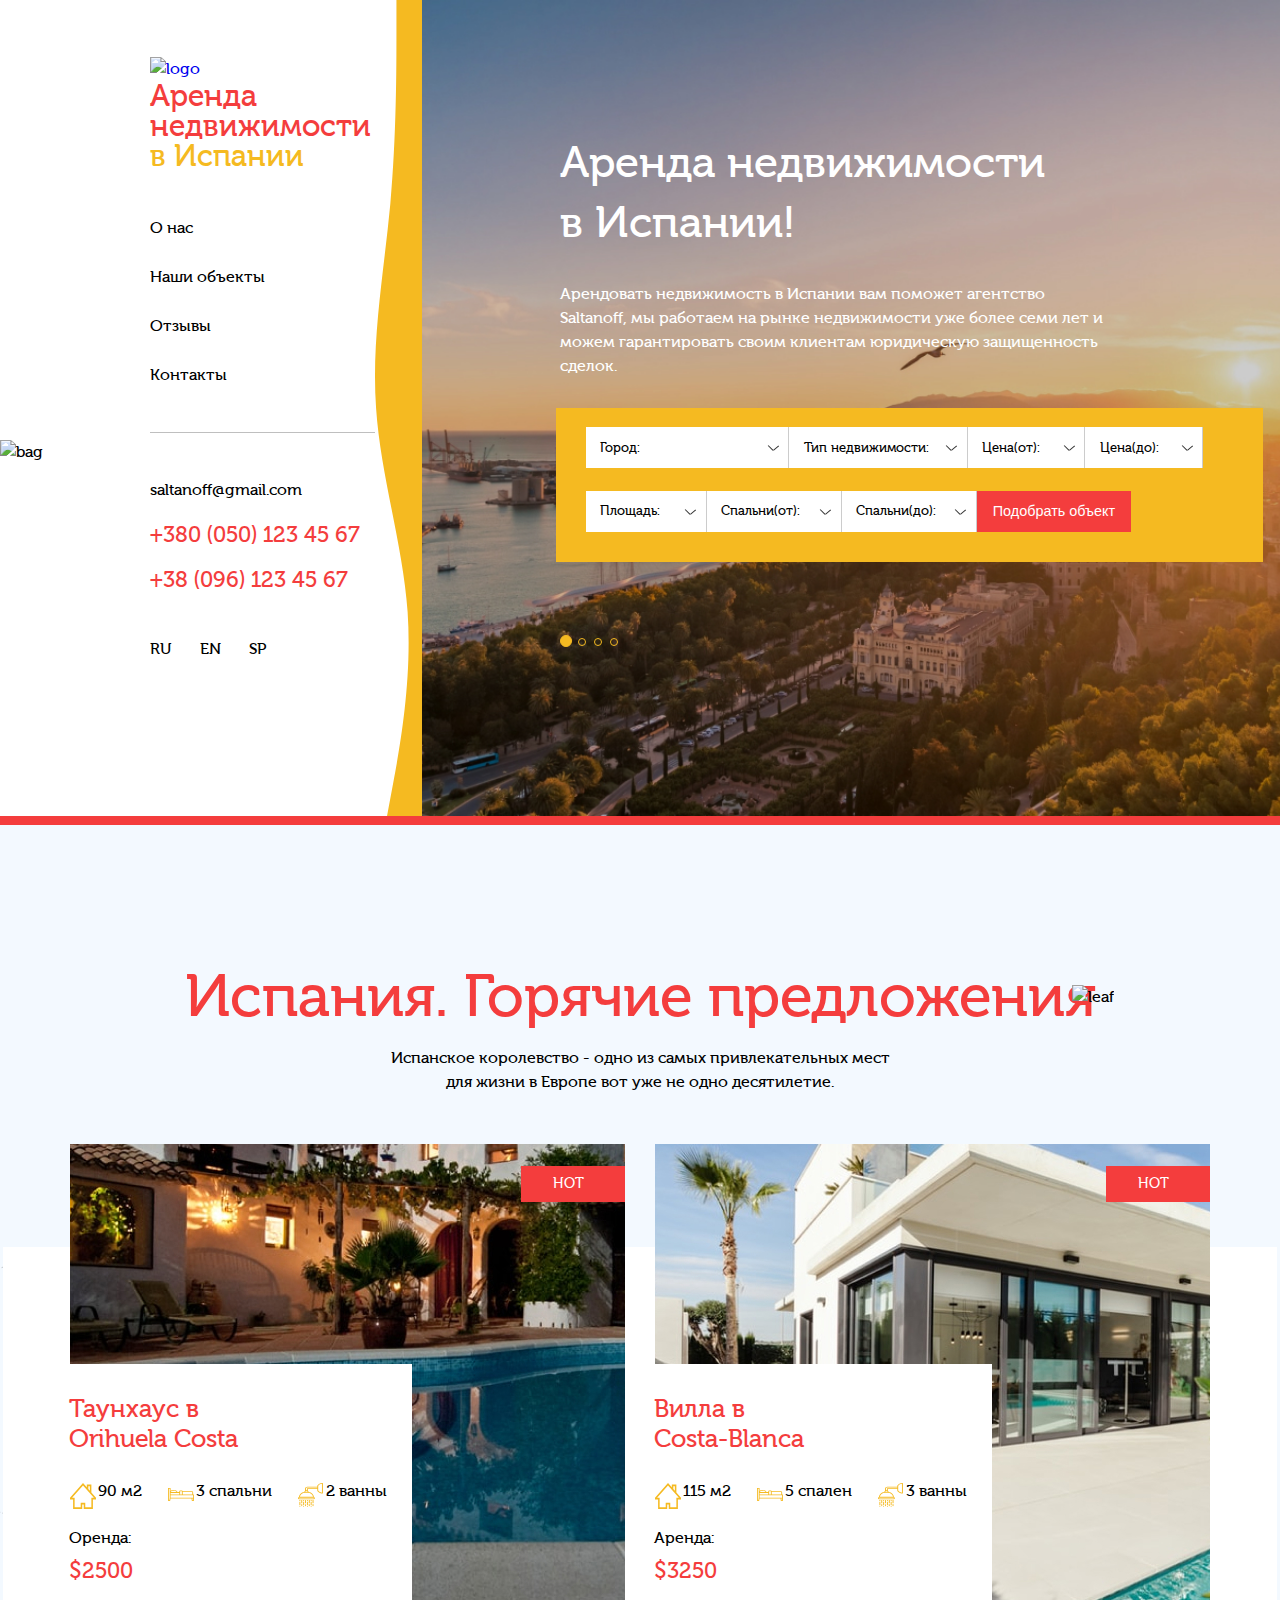
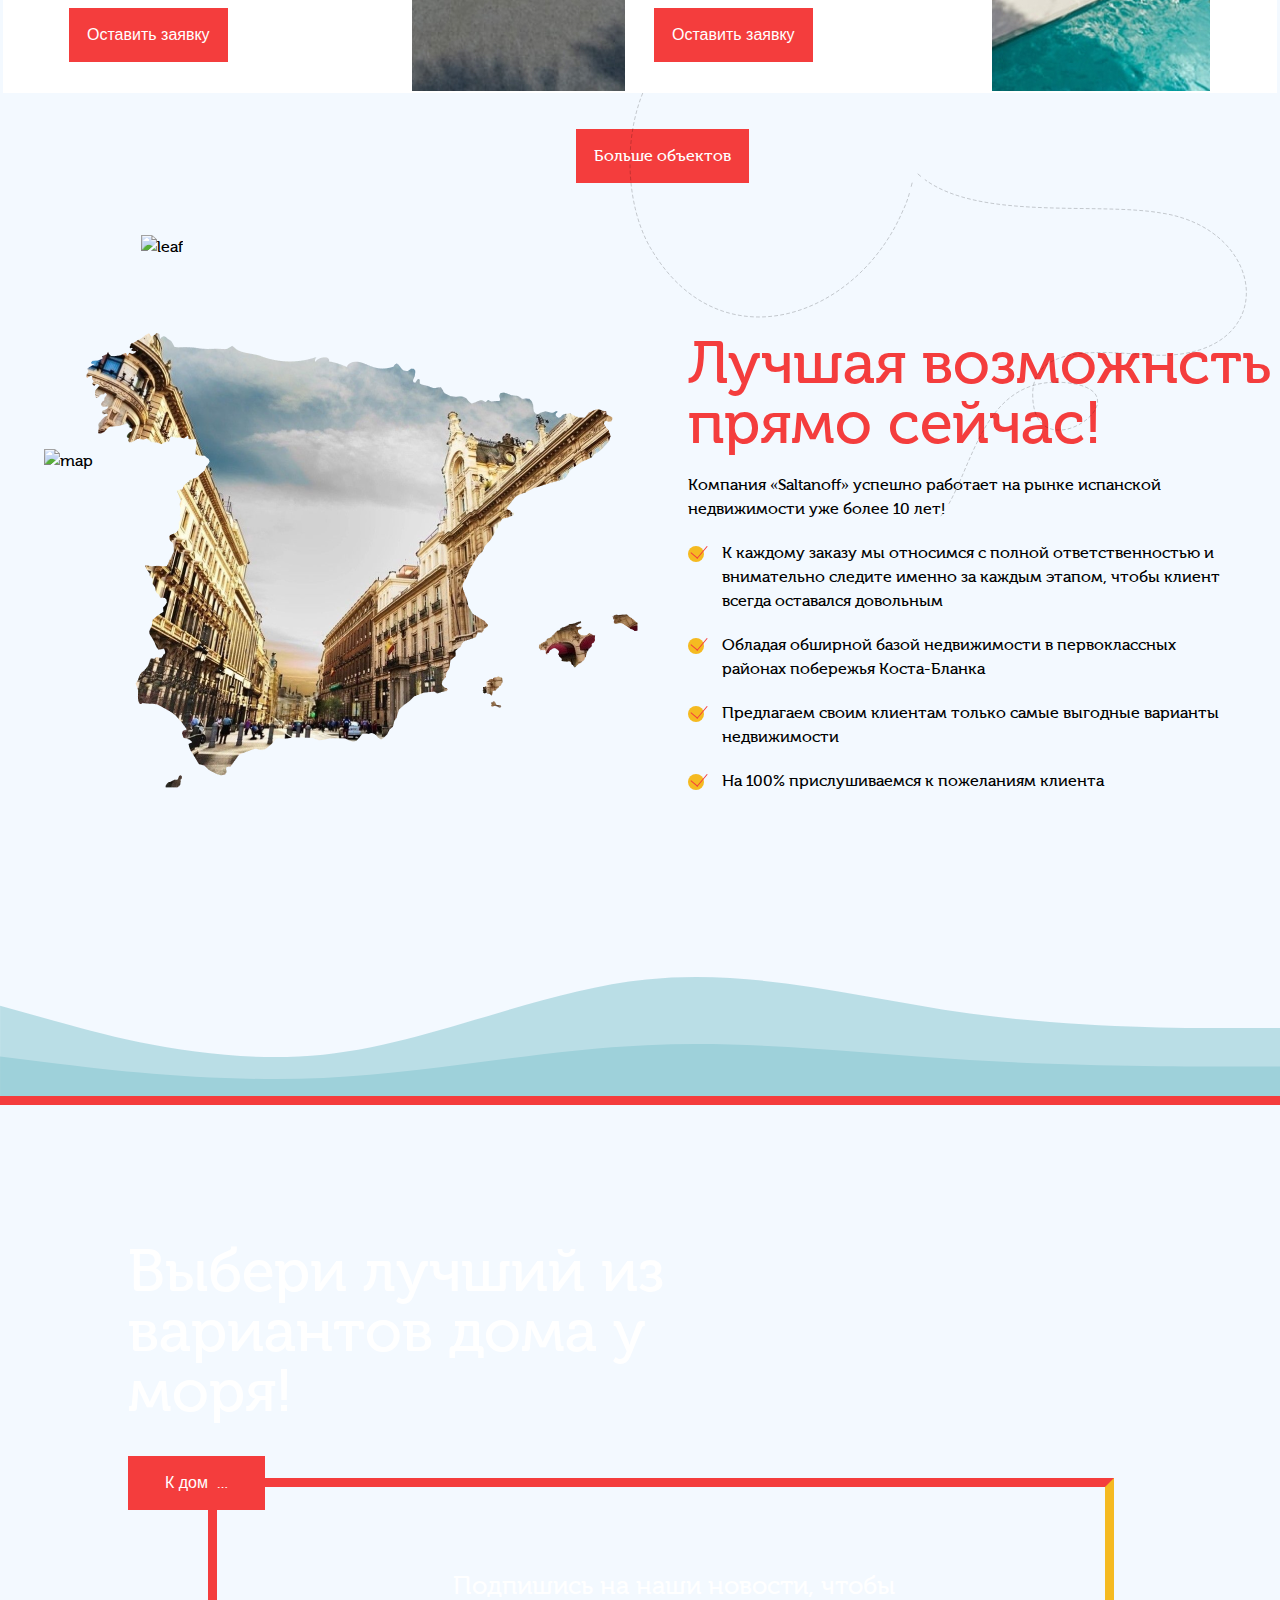
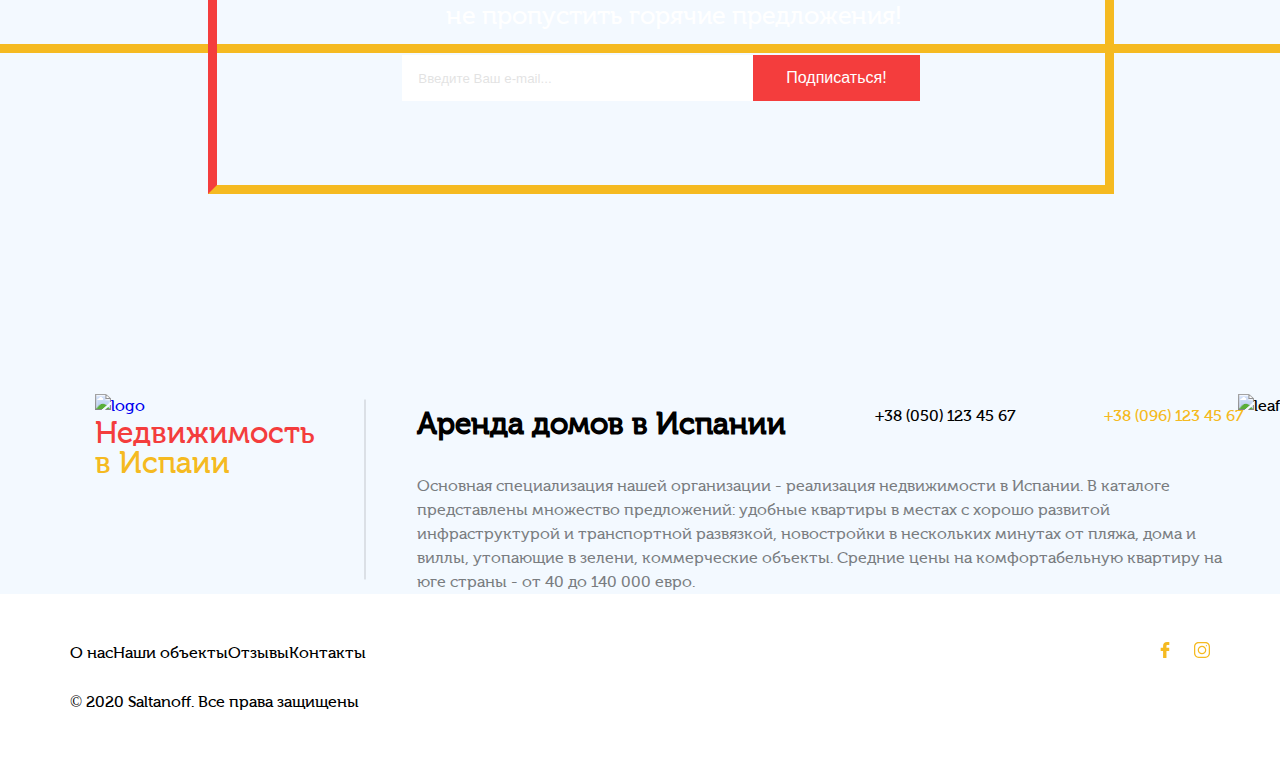
==== commit 0ad18b84: "хуйня ебаная" ====
--- a/index.html
+++ b/index.html
@@ -161,7 +161,6 @@
                         </div>
 
                     </th>
-<<<<<<< HEAD
                     <th class="table_inline">   
                     <div class="form__item table_inline-item">
                         <div id="price_for" class="select__form" data-state="">
@@ -209,69 +208,7 @@
                             </div>
                         </div>
                     </div>
-                    </th>
-=======
-                        <th class="form__item">
-                            <div id="price_for" class="select__form" data-state="">
-                                <div class="form__item-select" data-default="Цена(от):">Цена(от):
-                                </div>
-                                <div class="select__content">
-                                    <input id="singleSelect0" class="__select__input" type="radio" name="singleSelect"
-                                        checked />
-                                    <label for="singleSelect0" class="__select__label">Цена(от):</label>
-                                    <input id="singleSelect1" class="__select__input" type="radio"
-                                        name="singleSelect" />
-                                    <label for="singleSelect1" class="__select__label">1</label>
-                                    <input id="singleSelect2" class="__select__input" type="radio"
-                                        name="singleSelect" />
-                                    <label for="singleSelect2" class="__select__label">2</label>
-                                    <input id="singleSelect3" class="__select__input" type="radio"
-                                        name="singleSelect" />
-                                    <label for="singleSelect3" class="__select__label">3</label>
-                                    <input id="singleSelect4" class="__select__input" type="radio"
-                                        name="singleSelect" />
-                                    <label for="singleSelect4" class="__select__label">4</label>
-                                    <input id="singleSelect5" class="__select__input" type="radio"
-                                        name="singleSelect" />
-                                    <label for="singleSelect5" class="__select__label">5</label>
-                                    <input id="singleSelect6" class="__select__input" type="radio"
-                                        name="singleSelect" />
-                                    <label for="singleSelect6" class="__select__label">6</label>
-                                </div>
-                            </div>
-                        </th>
-                        <th class="form__item">
-                            <div id="price_to" class="select__form" data-state="">
-                                <div class="form__item-select" data-default="Цена(до):">Цена(до):
-                                </div>
-                                <div class="select__content">
-                                    <input id="singleSelect0" class="__select__input" type="radio" name="singleSelect"
-                                        checked />
-                                    <label for="singleSelect0" class="__select__label">Цена(до):</label>
-                                    <input id="singleSelect1" class="__select__input" type="radio"
-                                        name="singleSelect" />
-                                    <label for="singleSelect1" class="__select__label">1</label>
-                                    <input id="singleSelect2" class="__select__input" type="radio"
-                                        name="singleSelect" />
-                                    <label for="singleSelect2" class="__select__label">2</label>
-                                    <input id="singleSelect3" class="__select__input" type="radio"
-                                        name="singleSelect" />
-                                    <label for="singleSelect3" class="__select__label">3</label>
-                                    <input id="singleSelect4" class="__select__input" type="radio"
-                                        name="singleSelect" />
-                                    <label for="singleSelect4" class="__select__label">4</label>
-                                    <input id="singleSelect5" class="__select__input" type="radio"
-                                        name="singleSelect" />
-                                    <label for="singleSelect5" class="__select__label">5</label>
-                                    <input id="singleSelect6" class="__select__input" type="radio"
-                                        name="singleSelect" />
-                                    <label for="singleSelect6" class="__select__label">6</label>
-                                </div>
-                            </div>
-
-                        </th>
->>>>>>> 0a60ec5ae1f6b89aedb3c96558c2bb1a345c9b79
-                </tr>
+                   </th>
                 <tr class="row__of__items">
                     <th class="form__item">
                         <div id="square" class="select__form" data-state="">
--- a/css/style.css
+++ b/css/style.css
@@ -2504,7 +2504,7 @@
     .slider__dots{
         left:40%;
         bottom: 46px;
-        z-index: 100;
+        z-index: 11;
         zoom: 1.5;
     }
     .main__form{
@@ -2533,14 +2533,8 @@
         height: 46px;
         margin-bottom: 15px;
     }
-<<<<<<< HEAD
     .table_inline-item{
         width: 50%; 
-=======
-
-    .price-mobile>.form__item {
-        width: 50%;
->>>>>>> 0a60ec5ae1f6b89aedb3c96558c2bb1a345c9b79
     }
     .language{
         margin: 39px;
@@ -2713,7 +2707,7 @@
         padding-top: 50px;
     }
     .choose__bg{
-        margin-bottom: 90px;    
+        margin-bottom: 140px;
     }
 
     .choose__title{
@@ -2748,7 +2742,7 @@
         margin-top: 20px;
         margin-bottom: 30px;
      }
-    .news, .rent__img--text, .footer__map--right, .footer__map--left {
+    .news, .rent__img--text{
         display:none;
     }
     /*rent/footer*/
@@ -2762,15 +2756,12 @@
         bottom: -232px;
     }
     .footer__wave-mobile{
-        display: block;
-        top: -45px;
-        background-position: center;
-        z-index: 1000;
+        display:block;
+        top:-49px;
     }
     .rent{
         padding: 0;
         flex-direction: column;
-        overflow: inherit;
     }
     .rent__img .header__logo{
         margin-top: 30px;
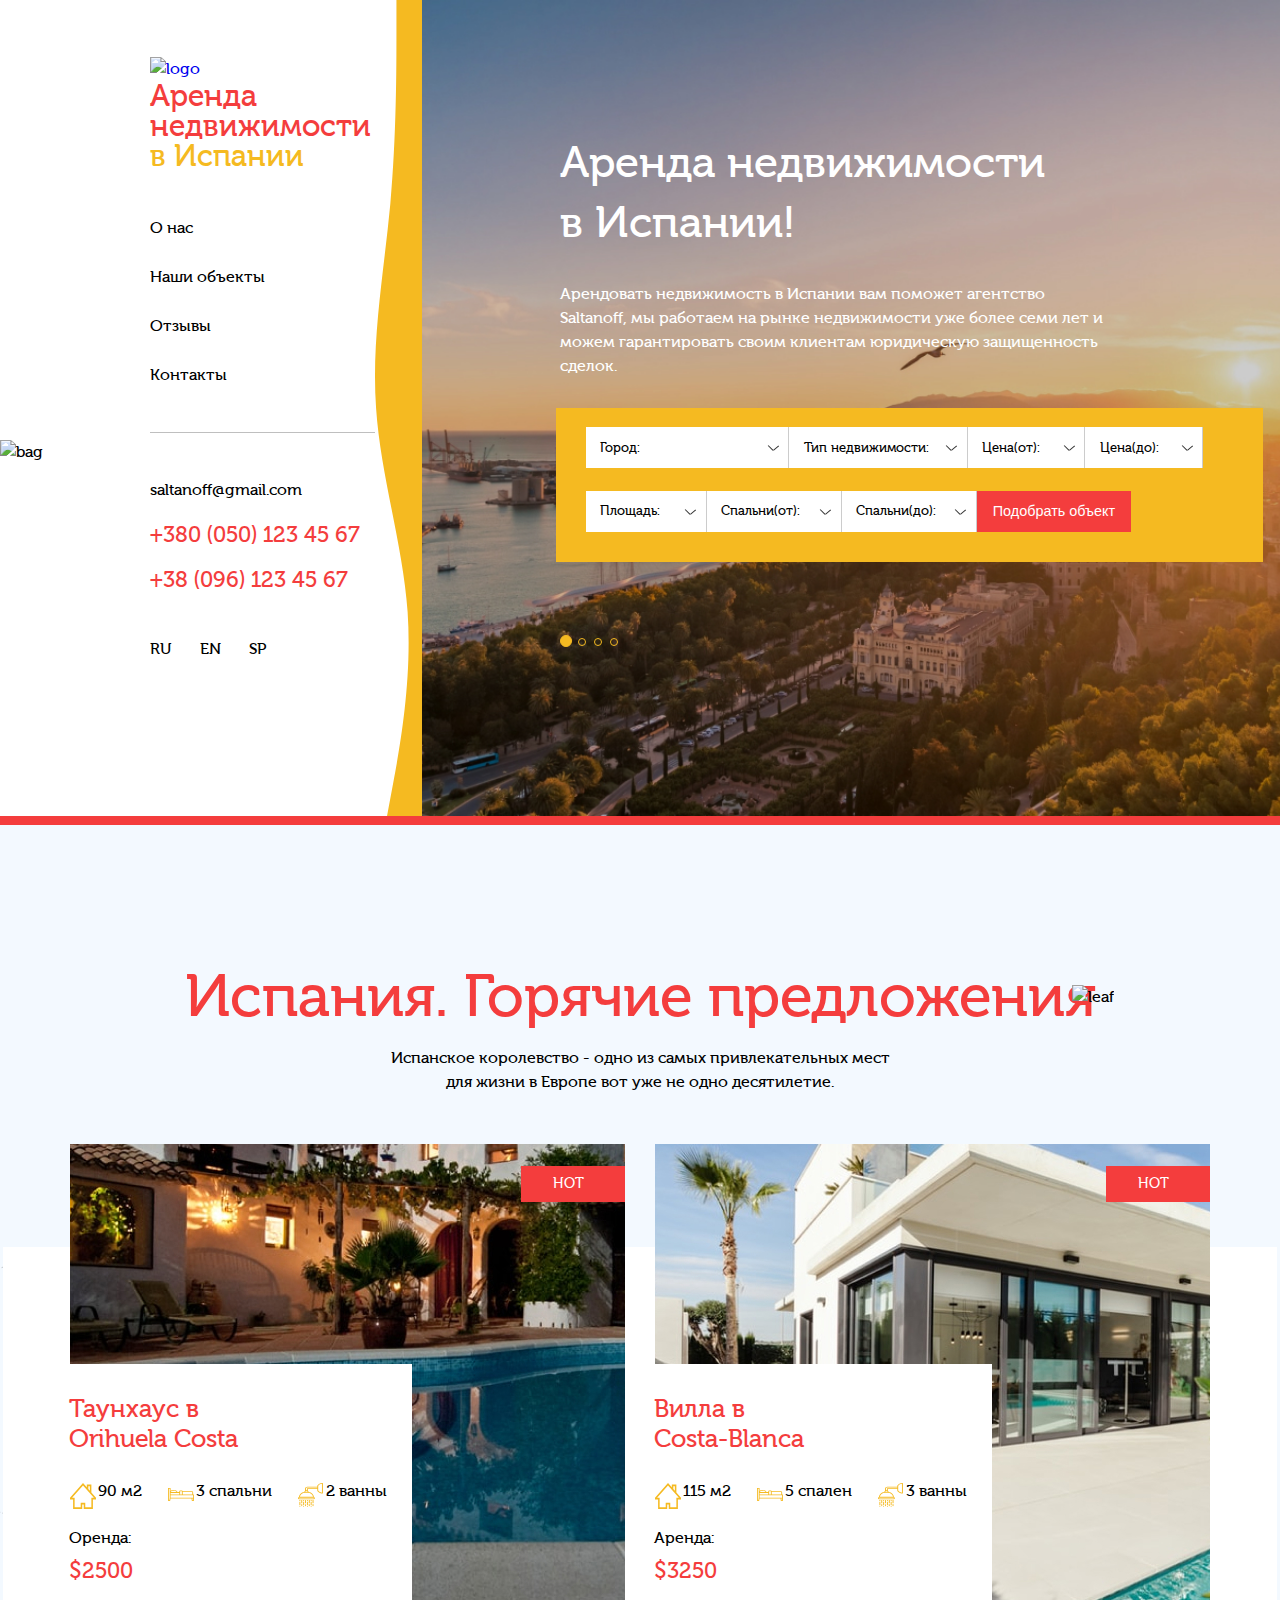
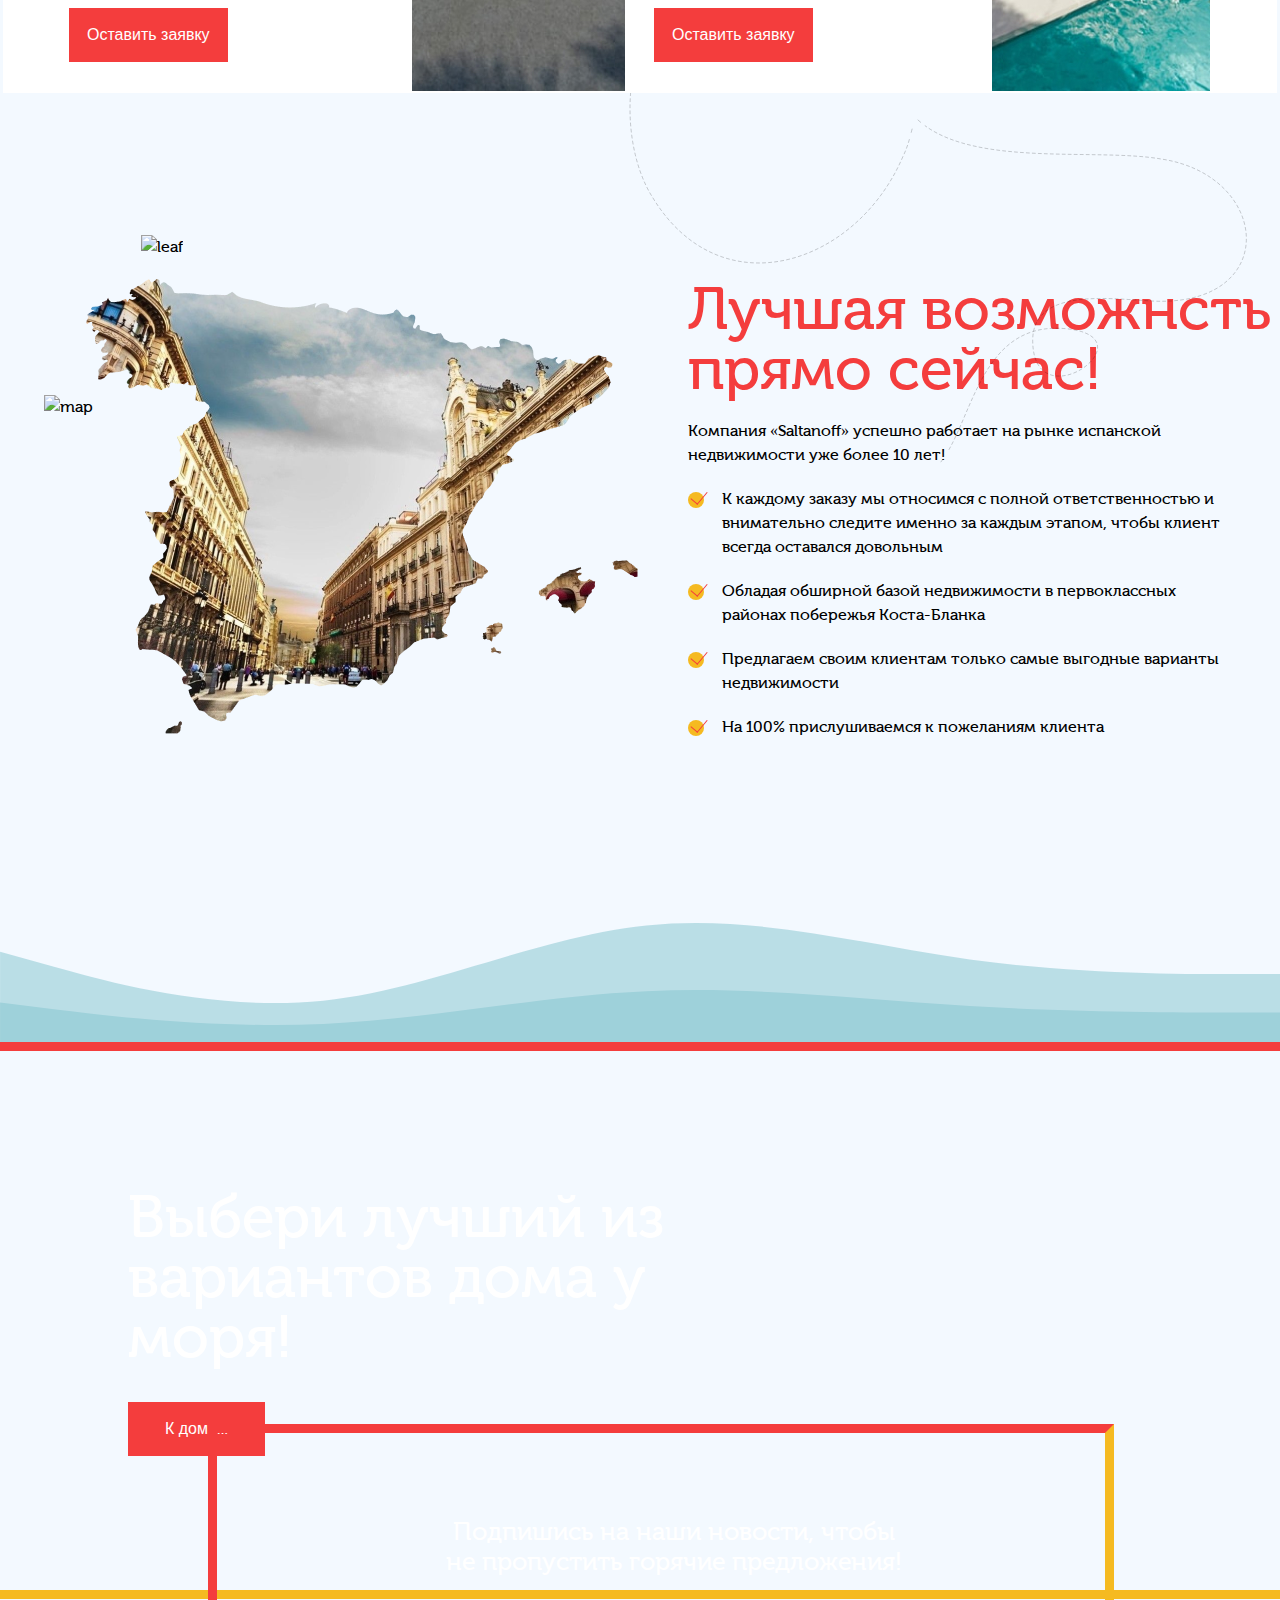
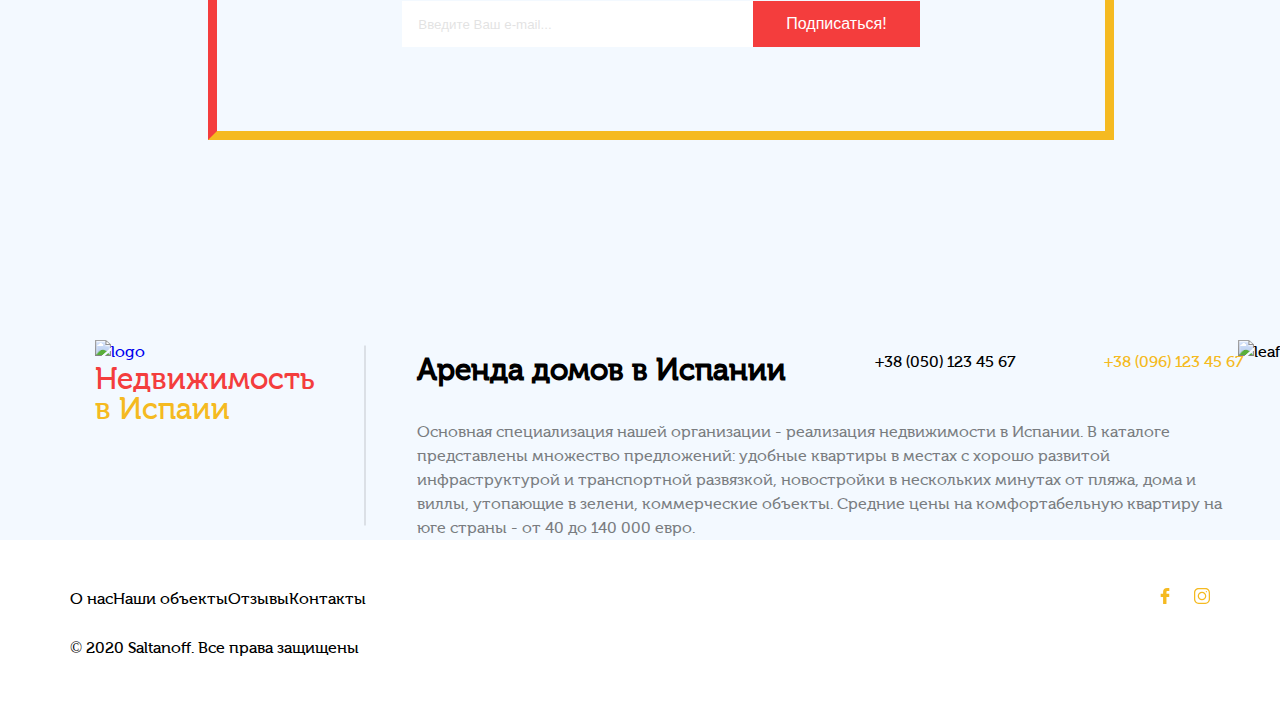
==== commit 23c9081d: "mixed content" ====
--- a/index.html
+++ b/index.html
@@ -5,6 +5,7 @@
     <meta charset="UTF-8">
     <meta name="viewport" content="width=device-width, initial-scale=1.0, maximum-scale=1.0, user-scalable=no">
     <meta http-equiv="X-UA-Compatible" content="ie=edge">
+    <meta http-equiv="Content-Security-Policy" content="upgrade-insecure-requests"> 
     <link rel="stylesheet" href="css/style.css">
     <link rel="stylesheet" href="fonts/fonts.css">
     <title>Saltanoff</title>
@@ -12,6 +13,10 @@
 
 <body>
     <header class="header__main">
+            <div class="popup__wave--top"></div>
+            <div class="popup__wave--bottom"></div>
+            <div class="popup__leaf"></div>
+                <img src="./img/popup__map.svg" alt="map" class="popup__map">
         <div class="header__left">
             <a href="index.html"><img src="img/logo.svg" alt="logo" class="header__logo"></a>
             <h2 class="main__title">Аренда недвижимости
@@ -26,6 +31,7 @@
             </nav>
             <div class="line"></div>
             <img src="img/bag.jpg" alt="bag" class="bag">
+            <div class="popup__swap">
             <p class="header__mail">saltanoff@gmail.com</p>
             <p class="header__phone">+380 (050) 123 45 67</p>
             <p class="header__phone yellow">+38 (096) 123 45 67</p>
@@ -34,12 +40,14 @@
                 <li class="language__item">EN</li>
                 <li class="language__item">SP</li>
             </ul>
-            <div class="burger">
+        </div>
+        <a href="#" class="burger">
                 <div class="topline"></div>
                 <div class="middleline"></div>
                 <div class="bottomline"></div>
-            </div>
+            </a>
         </div>
+
         <div class="header__wave"></div>
         <div class="slider">
             <div class="item">
@@ -161,54 +169,66 @@
                         </div>
 
                     </th>
-                    <th class="table_inline">   
-                    <div class="form__item table_inline-item">
-                        <div id="price_for" class="select__form" data-state="">
-                            <div class="form__item-select" data-default="Цена(от):">Цена(от):
-                            </div>
-                            <div class="select__content">
-                                <input id="singleSelect0" class="__select__input" type="radio" name="singleSelect"
-                                    checked />
-                                <label for="singleSelect0" class="__select__label">Цена(от):</label>
-                                <input id="singleSelect1" class="__select__input" type="radio" name="singleSelect" />
-                                <label for="singleSelect1" class="__select__label">1</label>
-                                <input id="singleSelect2" class="__select__input" type="radio" name="singleSelect" />
-                                <label for="singleSelect2" class="__select__label">2</label>
-                                <input id="singleSelect3" class="__select__input" type="radio" name="singleSelect" />
-                                <label for="singleSelect3" class="__select__label">3</label>
-                                <input id="singleSelect4" class="__select__input" type="radio" name="singleSelect" />
-                                <label for="singleSelect4" class="__select__label">4</label>
-                                <input id="singleSelect5" class="__select__input" type="radio" name="singleSelect" />
-                                <label for="singleSelect5" class="__select__label">5</label>
-                                <input id="singleSelect6" class="__select__input" type="radio" name="singleSelect" />
-                                <label for="singleSelect6" class="__select__label">6</label>
-                            </div>
-                        </div>
-                    </div>
-                    <div class="form__item table_inline-item">
-                        <div id="price_to" class="select__form" data-state="">
-                            <div class="form__item-select" data-default="Цена(до):">Цена(до):
-                            </div>
-                            <div class="select__content">
-                                <input id="singleSelect0" class="__select__input" type="radio" name="singleSelect"
-                                    checked />
-                                <label for="singleSelect0" class="__select__label">Цена(до):</label>
-                                <input id="singleSelect1" class="__select__input" type="radio" name="singleSelect" />
-                                <label for="singleSelect1" class="__select__label">1</label>
-                                <input id="singleSelect2" class="__select__input" type="radio" name="singleSelect" />
-                                <label for="singleSelect2" class="__select__label">2</label>
-                                <input id="singleSelect3" class="__select__input" type="radio" name="singleSelect" />
-                                <label for="singleSelect3" class="__select__label">3</label>
-                                <input id="singleSelect4" class="__select__input" type="radio" name="singleSelect" />
-                                <label for="singleSelect4" class="__select__label">4</label>
-                                <input id="singleSelect5" class="__select__input" type="radio" name="singleSelect" />
-                                <label for="singleSelect5" class="__select__label">5</label>
-                                <input id="singleSelect6" class="__select__input" type="radio" name="singleSelect" />
-                                <label for="singleSelect6" class="__select__label">6</label>
-                            </div>
-                        </div>
-                    </div>
-                   </th>
+                    <th class="table_inline">
+                        <div class="form__item table_inline-item">
+                            <div id="price_for" class="select__form" data-state="">
+                                <div class="form__item-select" data-default="Цена(от):">Цена(от):
+                                </div>
+                                <div class="select__content">
+                                    <input id="singleSelect0" class="__select__input" type="radio" name="singleSelect"
+                                        checked />
+                                    <label for="singleSelect0" class="__select__label">Цена(от):</label>
+                                    <input id="singleSelect1" class="__select__input" type="radio"
+                                        name="singleSelect" />
+                                    <label for="singleSelect1" class="__select__label">1</label>
+                                    <input id="singleSelect2" class="__select__input" type="radio"
+                                        name="singleSelect" />
+                                    <label for="singleSelect2" class="__select__label">2</label>
+                                    <input id="singleSelect3" class="__select__input" type="radio"
+                                        name="singleSelect" />
+                                    <label for="singleSelect3" class="__select__label">3</label>
+                                    <input id="singleSelect4" class="__select__input" type="radio"
+                                        name="singleSelect" />
+                                    <label for="singleSelect4" class="__select__label">4</label>
+                                    <input id="singleSelect5" class="__select__input" type="radio"
+                                        name="singleSelect" />
+                                    <label for="singleSelect5" class="__select__label">5</label>
+                                    <input id="singleSelect6" class="__select__input" type="radio"
+                                        name="singleSelect" />
+                                    <label for="singleSelect6" class="__select__label">6</label>
+                                </div>
+                            </div>
+                        </div>
+                        <div class="form__item table_inline-item">
+                            <div id="price_to" class="select__form" data-state="">
+                                <div class="form__item-select" data-default="Цена(до):">Цена(до):
+                                </div>
+                                <div class="select__content">
+                                    <input id="singleSelect0" class="__select__input" type="radio" name="singleSelect"
+                                        checked />
+                                    <label for="singleSelect0" class="__select__label">Цена(до):</label>
+                                    <input id="singleSelect1" class="__select__input" type="radio"
+                                        name="singleSelect" />
+                                    <label for="singleSelect1" class="__select__label">1</label>
+                                    <input id="singleSelect2" class="__select__input" type="radio"
+                                        name="singleSelect" />
+                                    <label for="singleSelect2" class="__select__label">2</label>
+                                    <input id="singleSelect3" class="__select__input" type="radio"
+                                        name="singleSelect" />
+                                    <label for="singleSelect3" class="__select__label">3</label>
+                                    <input id="singleSelect4" class="__select__input" type="radio"
+                                        name="singleSelect" />
+                                    <label for="singleSelect4" class="__select__label">4</label>
+                                    <input id="singleSelect5" class="__select__input" type="radio"
+                                        name="singleSelect" />
+                                    <label for="singleSelect5" class="__select__label">5</label>
+                                    <input id="singleSelect6" class="__select__input" type="radio"
+                                        name="singleSelect" />
+                                    <label for="singleSelect6" class="__select__label">6</label>
+                                </div>
+                            </div>
+                        </div>
+                    </th>
                 <tr class="row__of__items">
                     <th class="form__item">
                         <div id="square" class="select__form" data-state="">
@@ -233,7 +253,7 @@
                             </div>
                         </div>
                     </th>
-                    <th class="table_inline">   
+                    <th class="table_inline">
                         <div class="form__item table_inline-item">
                             <div id="bedroom_for" class="select__form" data-state="">
                                 <div class="form__item-select" data-default="Спальни(от):">Спальни(от):
@@ -242,17 +262,23 @@
                                     <input id="singleSelect0" class="__select__input" type="radio" name="singleSelect"
                                         checked />
                                     <label for="singleSelect0" class="__select__label">Спальни(от):</label>
-                                    <input id="singleSelect1" class="__select__input" type="radio" name="singleSelect" />
+                                    <input id="singleSelect1" class="__select__input" type="radio"
+                                        name="singleSelect" />
                                     <label for="singleSelect1" class="__select__label">1</label>
-                                    <input id="singleSelect2" class="__select__input" type="radio" name="singleSelect" />
+                                    <input id="singleSelect2" class="__select__input" type="radio"
+                                        name="singleSelect" />
                                     <label for="singleSelect2" class="__select__label">2</label>
-                                    <input id="singleSelect3" class="__select__input" type="radio" name="singleSelect" />
+                                    <input id="singleSelect3" class="__select__input" type="radio"
+                                        name="singleSelect" />
                                     <label for="singleSelect3" class="__select__label">3</label>
-                                    <input id="singleSelect4" class="__select__input" type="radio" name="singleSelect" />
+                                    <input id="singleSelect4" class="__select__input" type="radio"
+                                        name="singleSelect" />
                                     <label for="singleSelect4" class="__select__label">4</label>
-                                    <input id="singleSelect5" class="__select__input" type="radio" name="singleSelect" />
+                                    <input id="singleSelect5" class="__select__input" type="radio"
+                                        name="singleSelect" />
                                     <label for="singleSelect5" class="__select__label">5</label>
-                                    <input id="singleSelect6" class="__select__input" type="radio" name="singleSelect" />
+                                    <input id="singleSelect6" class="__select__input" type="radio"
+                                        name="singleSelect" />
                                     <label for="singleSelect6" class="__select__label">6</label>
                                 </div>
                             </div>
@@ -265,17 +291,23 @@
                                     <input id="singleSelect0" class="__select__input" type="radio" name="singleSelect"
                                         checked />
                                     <label for="singleSelect0" class="__select__label">Спальни(до):</label>
-                                    <input id="singleSelect1" class="__select__input" type="radio" name="singleSelect" />
+                                    <input id="singleSelect1" class="__select__input" type="radio"
+                                        name="singleSelect" />
                                     <label for="singleSelect1" class="__select__label">1</label>
-                                    <input id="singleSelect2" class="__select__input" type="radio" name="singleSelect" />
+                                    <input id="singleSelect2" class="__select__input" type="radio"
+                                        name="singleSelect" />
                                     <label for="singleSelect2" class="__select__label">2</label>
-                                    <input id="singleSelect3" class="__select__input" type="radio" name="singleSelect" />
+                                    <input id="singleSelect3" class="__select__input" type="radio"
+                                        name="singleSelect" />
                                     <label for="singleSelect3" class="__select__label">3</label>
-                                    <input id="singleSelect4" class="__select__input" type="radio" name="singleSelect" />
+                                    <input id="singleSelect4" class="__select__input" type="radio"
+                                        name="singleSelect" />
                                     <label for="singleSelect4" class="__select__label">4</label>
-                                    <input id="singleSelect5" class="__select__input" type="radio" name="singleSelect" />
+                                    <input id="singleSelect5" class="__select__input" type="radio"
+                                        name="singleSelect" />
                                     <label for="singleSelect5" class="__select__label">5</label>
-                                    <input id="singleSelect6" class="__select__input" type="radio" name="singleSelect" />
+                                    <input id="singleSelect6" class="__select__input" type="radio"
+                                        name="singleSelect" />
                                     <label for="singleSelect6" class="__select__label">6</label>
                                 </div>
                             </div>
@@ -287,9 +319,9 @@
                 </tr>
             </table>
         </form>
-        <img src="./img/leafs_pics/mobile_leaf_top.png" alt="" class="mobile_leaf_top">
     </header>
     <div class="container">
+            <img src="./img/leafs_pics/mobile_leaf_top.png" alt="" class="mobile_leaf_top">
         <section class="hot">
 
             <img src="img/leafs_pics/leaf_top.png" alt="leaf" class="leaf__left">
@@ -438,7 +470,9 @@
     <footer class="main__footer">
         <div class="footer__wave"></div>
         <div class="footer__top">
+                <div class="footer__line"></div>
             <nav class="main__nav">
+                <h4 class="mobile__nav">Навигация</h4>
                 <ul>
                     <li class="nav__item"><a href="about.html" class="nav__item-a">О нас</a></li>
                     <li class="nav__item"><a href="catalog.html" class="nav__item-a">Наши объекты</a></li>
@@ -446,6 +480,13 @@
                     <li class="nav__item"><a href="contacts.html" class="nav__item-a">Контакты</a></li>
                 </ul>
             </nav>
+            <div class="footer__line"></div>
+            <h4 class="mobile__nav">Контакты</h4>
+            <p class="header__mail">saltanoff@gmail.com</p>
+            <p class="header__phone">+380 (050) 123 45 67</p>
+            <p class="header__phone yellow">+38 (096) 123 45 67</p>
+            <div class="footer__line"></div>
+            <h4 class="mobile__nav">Соц. сети</h4>
             <div class="social">
                 <a href=""><svg class="facebook" width="10" height="16" viewBox="0 0 10 16" fill="none"
                         xmlns="http://www.w3.org/2000/svg">
@@ -467,11 +508,14 @@
                     </svg>
                 </a>
             </div>
+            <div class="footer__line"></div>
         </div>
         <p class="copyright">© 2020 Saltanoff. Все права защищены</p>
     </footer>
     </div>
+    <script src="http://ajax.googleapis.com/ajax/libs/jquery/1.7.1/jquery.min.js" type="text/javascript"></script>
     <script src="js/main.js"></script>
+
 </body>
 
 </html>--- a/css/style.css
+++ b/css/style.css
@@ -108,6 +108,7 @@
     margin-right: 15px;
     cursor: pointer;
     display:none;
+    z-index: 10000;
 }
 .topline, .bottomline{
     background: black;
@@ -517,6 +518,10 @@
     line-height: 18px;
 }
 
+.popup__map, .popup__leaf, .popup__wave--bottom, .popup__wave--top {
+    display: none;
+}
+
 /*hot*/
 
 .map {
@@ -1049,7 +1054,20 @@
     right: 0px;
 }
 
+.mobile__nav {
+    display: none;
+}
+
 /*footer*/
+
+.footer__line {
+    display:none;
+}
+
+.footer__top .header__mail,
+.footer__top .header__phone {
+    display: none;
+}
 
 .main__footer {
     position: relative;
@@ -1263,6 +1281,7 @@
     line-height: 24px;
 
     margin-bottom: 25px;
+    max-width: 461px;
 }
 
 .about__description-subtittle{
@@ -1271,6 +1290,7 @@
     font-weight: 300;
     font-size: 21px;
     line-height: 24px;
+    max-width: 461px;
 }
 
 .about__img{
@@ -1308,6 +1328,7 @@
     font-size: 70px;
     line-height: 60px;
     margin-bottom: 50px;
+    max-width: 315px;
 
     color: #F43D3D;
 }
@@ -1406,6 +1427,14 @@
 .catalog{
     position: relative;
     overflow: hidden;
+}
+
+.modal__top {
+    display: none;
+}
+
+.catalog__text {
+    display: none;
 }
 
 #town-filter{
@@ -1556,6 +1585,14 @@
     opacity: 1;
 }
 
+
+.calalog__row__of_items {
+    display: flex;
+}
+
+.th__label {
+    margin-top: 15px;
+}
 
 .catalog 
 .catalog__sort__by-items{
@@ -1772,6 +1809,9 @@
     margin-bottom: 30px;
 }
 
+.btn_center, .house__description-mobile{
+    display: none;
+}
 .text__block {
     font-size: 21px;
     margin-bottom: 30px;
@@ -1906,6 +1946,14 @@
     overflow: hidden;
 }
 
+.review__btn {
+    display: none;
+}
+
+.slide__img-mobile {
+    display: none!important;
+}
+
 ._nav {
     padding-top: 50px;
 }
@@ -1932,6 +1980,10 @@
     margin-left: 150px;
 }
 
+.mob__slide img {
+    display: none;
+}
+
 .slide__img {
     max-width: 509px;
     z-index: 1000;
@@ -2137,7 +2189,7 @@
         margin-left: 13px;
         margin-bottom: 16px;
         padding-bottom: 20px;
-        adding-top: 21px;
+        padding-top: 21px;
     }
     .info-checkbox {
         font-size: 13px;
@@ -2471,7 +2523,7 @@
 
 }
 
-@media (max-width: 620px){
+@media (max-width: 620px), (max-width: 812px) and (max-height: 415px){
 
     /*Header*/
     .header__left{
@@ -2481,10 +2533,31 @@
         position: fixed;
         top: 0;
         background-color: white;
-        z-index:9999999;
         padding: 0;
+        z-index: 9999;
         overflow: hidden;
     }
+    .popup__wave--top {
+     background: url(../img/popup__wave.svg);
+     width: 100%;
+     position: absolute;
+     top: 0px;
+     height: 68px;
+     z-index: 100001;
+     display: none;
+    }
+
+    .popup__wave--bottom {
+        background: url(../img/popup__wave.svg);
+        width: 100%;
+        position: absolute;
+        bottom: 1px;
+        transform: rotate(180deg);
+        height: 68px;
+        z-index: 100001;
+        display: none;
+       }
+
     .bag, .main__title, .main__nav, .header__phone, .header__mail,
      .header__wave, .line, .first__leaf, .second__leaf, .proposition__hot {
         display: none;
@@ -2569,6 +2642,10 @@
         line-height: 20px;
     }
 
+    .container {
+        overflow: hidden;
+    }
+
     /*Hot*/
     .hot__text{
         padding-top: 126px;
@@ -2647,8 +2724,7 @@
     }
     .mobile_leaf_top{
         display: block;
-        bottom: -174px;
-        z-index:10;
+        top: -277px;
     }
     .see__more {
         margin: 0;
@@ -2707,7 +2783,7 @@
         padding-top: 50px;
     }
     .choose__bg{
-        margin-bottom: 140px;
+        margin-bottom: 60px;
     }
 
     .choose__title{
@@ -2757,11 +2833,13 @@
     }
     .footer__wave-mobile{
         display:block;
-        top:-49px;
+        top:-43px;
+        z-index: 100;
     }
     .rent{
         padding: 0;
         flex-direction: column;
+        overflow: initial;
     }
     .rent__img .header__logo{
         margin-top: 30px;
@@ -2778,12 +2856,13 @@
         color: #F43D3D;
     }
     .rent__description{
-        position: relative
+        position: relative;
         margin-right: 15px;
         margin-left: 15px;
         font-weight: 300;
         font-size: 16px;
         line-height: 24px;
+        max-width: 309px;
     }
     .rent__description::after{
         content:"";
@@ -2792,9 +2871,676 @@
         background: rgba(0, 0, 0, 0.2);
         position: absolute;
         top: -5px;
+        left: 0;
     }
     .copyright{
         margin-left: 0;
         text-align:center;
     }
-}
+
+    /*Burger-Popup*/
+    .popup .header__left {
+        display: initial;
+        height: auto;
+        position: relative;
+        background-color: #F3F9FF;
+        padding-left: 15px;
+    }
+
+    .popup {
+        overflow: hidden;
+    }
+
+    .popup__map {
+        position: absolute;
+        display: none;
+    }
+    
+    .popup .slider, .popup>.slider__dots, 
+    .popup .main__form {
+        display: none;
+    }
+
+    .popup .popup__wave--top, 
+    .popup .popup__wave--bottom,
+    .popup .popup__leaf {
+        display: initial;
+    }
+
+    .popup .main__nav,
+    .popup .line, 
+    .popup .header__mail, 
+    .popup .header__phone {
+        display: block;
+    }
+
+    .popup .header__logo {
+        width: 152px;
+        height: 112px;
+        margin-top: 100px;
+        margin-bottom: 40px;
+        margin-left: 0px;
+    }
+
+    .popup .header__left .main__nav {
+        font-size: 25px;
+        line-height: 30px;
+    }
+
+    .popup .popup__leaf {
+        background:url(../img/popup__leaf.svg);
+        width: 100%;
+        position: absolute;
+        height: 453px;
+        z-index: 100001;
+        left: 124px;
+        top: 117px;
+    }
+
+    .popup .popup__swap {
+        display: flex;
+        flex-direction: column-reverse;
+        padding-bottom: 68px;
+    }
+
+    .popup__swap .header__phone {
+        order:1;
+        margin-bottom: 20px;
+    }
+
+    .popup__swap .header__mail {
+        order:2;
+    }
+
+    .popup .popup__swap .language {
+        order:3;
+        margin-left: 0;
+        margin-bottom: 30px;
+        margin-top: 0;
+    }
+    .popup .header__left .burger {
+        top:2%;
+    }
+
+    .popup .burger .topline{
+        transform: rotate(-45deg);
+        width: 18px;
+    }
+
+    .popup .burger .bottomline {
+        transform: rotate(45deg);
+        width: 18px;
+    }
+
+    .popup .burger .middleline {
+        margin-left: 1px;
+    }
+
+    .popup .popup__map {
+        display: initial;
+        width: 100%;
+        position: absolute;
+        z-index: 1000;
+        left: 19%;
+    }
+
+    /*Footer*/
+
+    .footer__top .main__nav {
+        display:flex;
+        flex-direction: column;
+    }
+
+    .footer__top {
+        flex-direction: column;
+        margin-left: 14px;
+    }
+
+    .footer__top>.main__nav>ul {
+        flex-direction: column;
+    }
+
+    .nav__item {
+        margin-bottom: 20px;
+    }
+
+    .mobile__nav {
+        display: initial;
+        font-size: 22px;
+        line-height: 25px;
+        color:#F43D3D;
+        margin-bottom: 20px;
+        font-weight: 300;
+    }
+
+    .footer__line {
+        display: initial;
+        border: 1px solid rgba(0, 0, 0, 0.2);
+        width: 72%;
+        margin-bottom: 30px;
+    }
+
+    .footer__top .header__mail,
+    .footer__top .header__phone {
+      display: initial;
+    }
+
+    .footer__top .header__phone~.yellow {
+        margin-bottom: 20px;
+    }
+
+    .social {
+        margin-bottom: 30px;
+    }
+
+
+    /*About page*/
+
+    ._nav{
+        display: none;
+    }
+    .t-espania{
+        font-size: 100px;
+        left: -2%;
+        top: 68px;
+    }
+    .about__block{
+        margin-bottom: 50px;
+    }
+    .about__description-inner{
+        padding: 30px 20px;
+        z-index: 100;
+        background: #F5BA21;
+    }
+    .about__description{
+        width: 315px;
+        height: 460px;
+        margin: 0 auto;
+        margin-top: 500px;
+    }
+    .about__image{
+        width: 357px;
+        height: 353px;
+        z-index: 1;
+    }
+    .about__img{
+        top: -313px;
+        left: -19px;
+    }
+    .about__description-headline{
+        font-size: 30px;
+        margin: 0;
+    }
+    .about__description-flag{
+        width: 88px;
+        height: 58px;
+        top: 30px;
+    }
+    .about__description-tittle, .about__description-subtittle{
+        font-size: 14px;
+        line-height: 18px;
+        margin-bottom: 20px;
+    }
+    
+    /*services*/
+
+    .s__headline {
+        font-size: 30px;
+        margin: 0;
+    }
+    .services{
+        padding-left:15px;
+        padding-right: 15px;
+        padding-bottom: 460px;
+        display: flex;
+        flex-direction: column;
+    }
+    .s_right{
+        margin: 0;
+    }
+    .s_right-item{
+        font-size: 16px;
+    }
+    .s_vector-3 {
+        width: auto;
+        top: -269px;
+    }
+    .s_vector-4 {
+        left: -95px;
+        top: -1667px;
+        z-index: 1;
+    }
+    .s__image-1{
+        width: 253px;
+        left: 0px;
+        top: 503px;
+    }
+    .s__image-2{
+        width: 224px;
+        left: 114px;
+        top: 649px;
+    }
+
+    /*Contacts*/
+
+    .contacts__block {
+        grid-template-columns:1fr;
+        grid-gap: 40px;
+    }
+
+    .contacts__block-l {
+        width: 100%;
+    }
+
+    .contacts__block-r {
+        width: 95%;
+        justify-self: center;
+        height: auto;
+    }
+
+    .c__block-r_headline {
+        font-size: 25px;
+        line-height: 30px;
+        margin-top: 30px;
+        margin-left: 33px;
+        margin-right: 33px;
+        margin-bottom: 20px;
+        color:#000;
+    }
+
+    .form-1 {
+        width: 315px;
+        height: 46px;
+        margin-bottom: 15px;
+    }
+
+    .form-2 {
+        width: 315px;
+        height: 153px;
+        margin-bottom: 20px;
+    }
+
+    .form_btn {
+        margin-bottom: 30px;
+    }
+
+    .contacts {
+        margin-bottom:0;
+        z-index: 10;
+        margin-top: 102px;
+    }
+
+    .headline {
+        font-size: 30px;
+        position: absolute;
+        line-height: 35px;
+        color: #fff;
+        left: 26px;
+        top: -67px;
+    }
+ 
+    .grid {
+        margin-top: 18px;
+    }
+
+    /*Review*/
+
+    .review__title {
+        font-size: 30px;
+        line-height: 35px;
+        margin-bottom: 20px;
+    }
+
+    .review__maintext {
+        margin-top: 121px;
+        margin-left: 15px;
+        text-align: start;
+        margin-bottom: 30px;
+    }
+
+    .review__sliders {
+        margin-left: 0;
+    }
+    
+    .slide__text {
+        max-width: 315px;
+        z-index: 1000;
+
+        min-height: 390px;
+        text-align: center;
+        position: absolute;
+        margin-top: 66px;
+        left: 10%;
+        top: 46%;
+    }
+
+    .slide__img {
+        max-width: 344px;
+        margin: 0 auto;
+        max-height: 479px;
+    }
+
+    .comment {
+        margin: 20px;
+        margin-bottom: 56px;
+    }
+
+    .selected__text {
+        max-width: 275px;
+        text-align: left;
+        line-height: 18px;
+    }
+
+    .comment__name {
+        margin-top: 32px;
+        margin-bottom: 5px;
+    }
+
+    .slide__img {
+      display: none!important;
+    }
+
+    .slide__img-mobile {
+        display: initial !important;
+    }
+  
+    .review__btn {
+        width: 168px;
+        font-size: 14px;
+        margin-left: 29%;
+        text-align: center;
+        margin-top: 60%;
+        display: initial;
+    }
+
+    .footer__map--left {
+        display: none;
+    }
+
+    /*Catalog-Mobile*/
+
+    .catalog__headline,
+    .catalog__counter,
+    .catalog__filter,
+    .catalog__sort,
+    .proposition__map, 
+    .catalog__slider  {
+        display:none;
+    }
+     
+    .search {
+        border: none;
+        background: transparent;
+        outline: none;
+        cursor: pointer;
+    }
+
+    .catalog__text {
+        display: flex;
+        margin-top: 40px;
+        margin-bottom: 20px;
+        justify-content: space-around;
+    }
+
+    .catalog__title {
+        margin-right: 104px;
+        font-size: 30px;
+        line-height: 35px;
+        color: #F43D3D;
+        font-weight: 300;
+        max-width: 180px;
+    }
+    
+    .catalog__header { 
+        z-index:10000;
+    }
+
+    .header__main {
+        min-height: 95px;
+    }
+
+    .modal__search {
+        position: absolute;
+        display: none;
+        box-shadow: 0 7px 15px 0 rgba(0,1,1,0.2);
+        animation-name: bounce;
+        animation-duration: 0.6s;
+        top: 0;
+        z-index: 10000;
+        background: transparent;
+    }
+
+    .modal__search .main__form {
+        top: 22.5%;
+        position: fixed;
+    }
+
+    .modal__show {
+        display: initial;
+        width: 100%;
+        height: 100vh;
+        overflow: hidden;
+    }
+
+    .modal__close {
+        position: fixed;
+        top: 198px;
+        right: 20%;
+        width: 22px;
+        height: 22px;
+        font-size: 0;
+        background-color: #ffffff00;
+        border: 0;
+        cursor: pointer;
+        outline: none;
+    }
+    
+    .modal__close::before,
+    .modal__close::after {
+        content: "";
+        position: absolute;
+        width: 24px;
+        height: 2px;
+        top: -1px;
+        left: -7px;
+        background-color: #fff;
+    }
+    
+    .modal__close:before {
+        transform: rotate(45deg);
+    }
+    
+    .modal__close:after {
+        transform: rotate(-45deg);
+    }
+
+    .modal__error {
+        animation-name:shake;
+        animation-duration: 0.5s;
+    }
+
+    .modal__top {
+        display:flex;
+    }
+    
+    .darkness{
+        position: fixed;
+        width: 100%;
+        height: 100%;
+        background: #000;
+        opacity: 0.9;
+    }
+    .search__title {
+        font-size: 30px;
+        line-height: 35px;
+        color: #fff;
+        position: fixed;
+        top: 18%;
+        left: 15px;
+    }
+
+    /*House*/
+   
+    .fotorama__arr{
+        display: none !important;
+    }
+    .fotorama__img{
+        height: 100% !important;
+    }
+    .fotorama__stage{
+        height: 339px !important;
+    }
+    .fotorama__nav__shaft{
+        display: flex !important;
+        padding: 0 66px !important;
+    }
+    .fotorama__dot{
+        width: 8px !important;
+        height: 8px !important;
+        border-radius: 6px !important;
+        border: 1px solid #ffffff !important;
+    }
+    .fotorama__active{
+        top:-2px !important;
+    }
+   .fotorama__active .fotorama__dot {
+        width: 12px !important;
+        height: 12px !important;
+        border-width: 6px !important;
+    }
+    .fotorama__nav-wrap{
+        position: absolute;
+        bottom: 22px;
+    }
+    .fotorama__back-arrow{
+        position: absolute;
+        top: 44px;
+        left: 15px;
+        width: 24px;
+        height: 1.5px;
+        background: #fff;
+        z-index: 1;
+        cursor: pointer;
+    }
+    .fotorama__back-arrow::before{
+        content: "";
+        position: absolute;
+        top: -3.1px;
+        left: 0px;
+        width: 7px;
+        height: 1.5px;
+        background: #fff;
+        z-index: 1;
+        transform: rotate(-45deg);
+        cursor: pointer;
+    }
+     .fotorama__back-arrow::after{
+        content: "";
+        position: absolute;
+        top: 3.1px;
+        left: 0px;
+        width: 7px;
+        height: 1.5px;
+        background: #fff;
+        z-index: 1;
+        transform: rotate(45deg);
+        cursor: pointer;
+    }
+    .house__description{
+        background: #fff;
+        margin-bottom: 0;
+    }
+    .house__headline{
+        position: relative;
+        font-weight: normal;
+        font-size: 25px;
+        line-height: 30px;
+        color: #F43D3D;
+        max-width: 200px;
+        padding: 25px 0px 20px 15px;
+    }
+     .house__headline::before{
+        content: url("../img/house_img/house_info.svg");
+        position: absolute;
+        top: 31px;
+        right: -59%;
+        cursor: pointer;
+    }
+     .house__headline::after{
+        content: url("../img/house_img/house_calendar.svg");
+        position: absolute;
+        top: 31.5px;
+        right: -79%;
+        cursor: pointer;
+    }
+
+    .house__rent-price, .house__rent, .house__price{
+        display: inline-block;
+    }
+    .btn_center, .house__description-mobile{
+        display: block;
+    }
+    .house__rent-price{
+        padding-left: 15px;
+        padding-bottom: 20px;
+    }
+    .house__rent{
+        font-family: Museo Cyrl;
+        font-style: normal;
+        font-weight: normal;
+        font-size: 16px;
+        line-height: 24px;
+        text-align: center;
+        color: #000000;
+    }
+    .house__price{
+        font-family: Museo Cyrl;
+        font-style: normal;
+        font-weight: normal;
+        font-size: 22px;
+        line-height: 25px;
+        text-align: center;
+        color: #F43D3D;
+    }
+    .house__details{  
+        padding-left: 25px;
+        display: flex;
+        font-size: 14px;
+    }
+    .detail__items-house{
+        margin-right: 45px;
+        margin-left: 17px;
+        position: relative;
+    }
+    .text__block{
+        padding: 20px 15px;
+        font-size: 14px;
+        line-height: 18px;
+        margin: 0;
+    }
+    .btn_center{
+        text-align: center;
+        padding-bottom: 30px;
+    }
+    .noDisplay{
+        display: none;
+    }
+
+}
+
+
+/*Animations*/
+@keyframes bounce {
+    0% {transform: translateY(-2000px);}
+    70% {transform: translateY(30px);}
+    90% {transform: translateY(-10px);}
+    100% {transform: translateY(0px);}
+    }
+
+@keyframes shake {
+    0%, 100%                 { transform:translateX(0);}
+    10%, 30%, 50% ,70%, 90%  { transform:translateX(-10px); }
+    20%, 40%, 60%, 80%       { transform:translateX(10px);} 
+}
+    
+
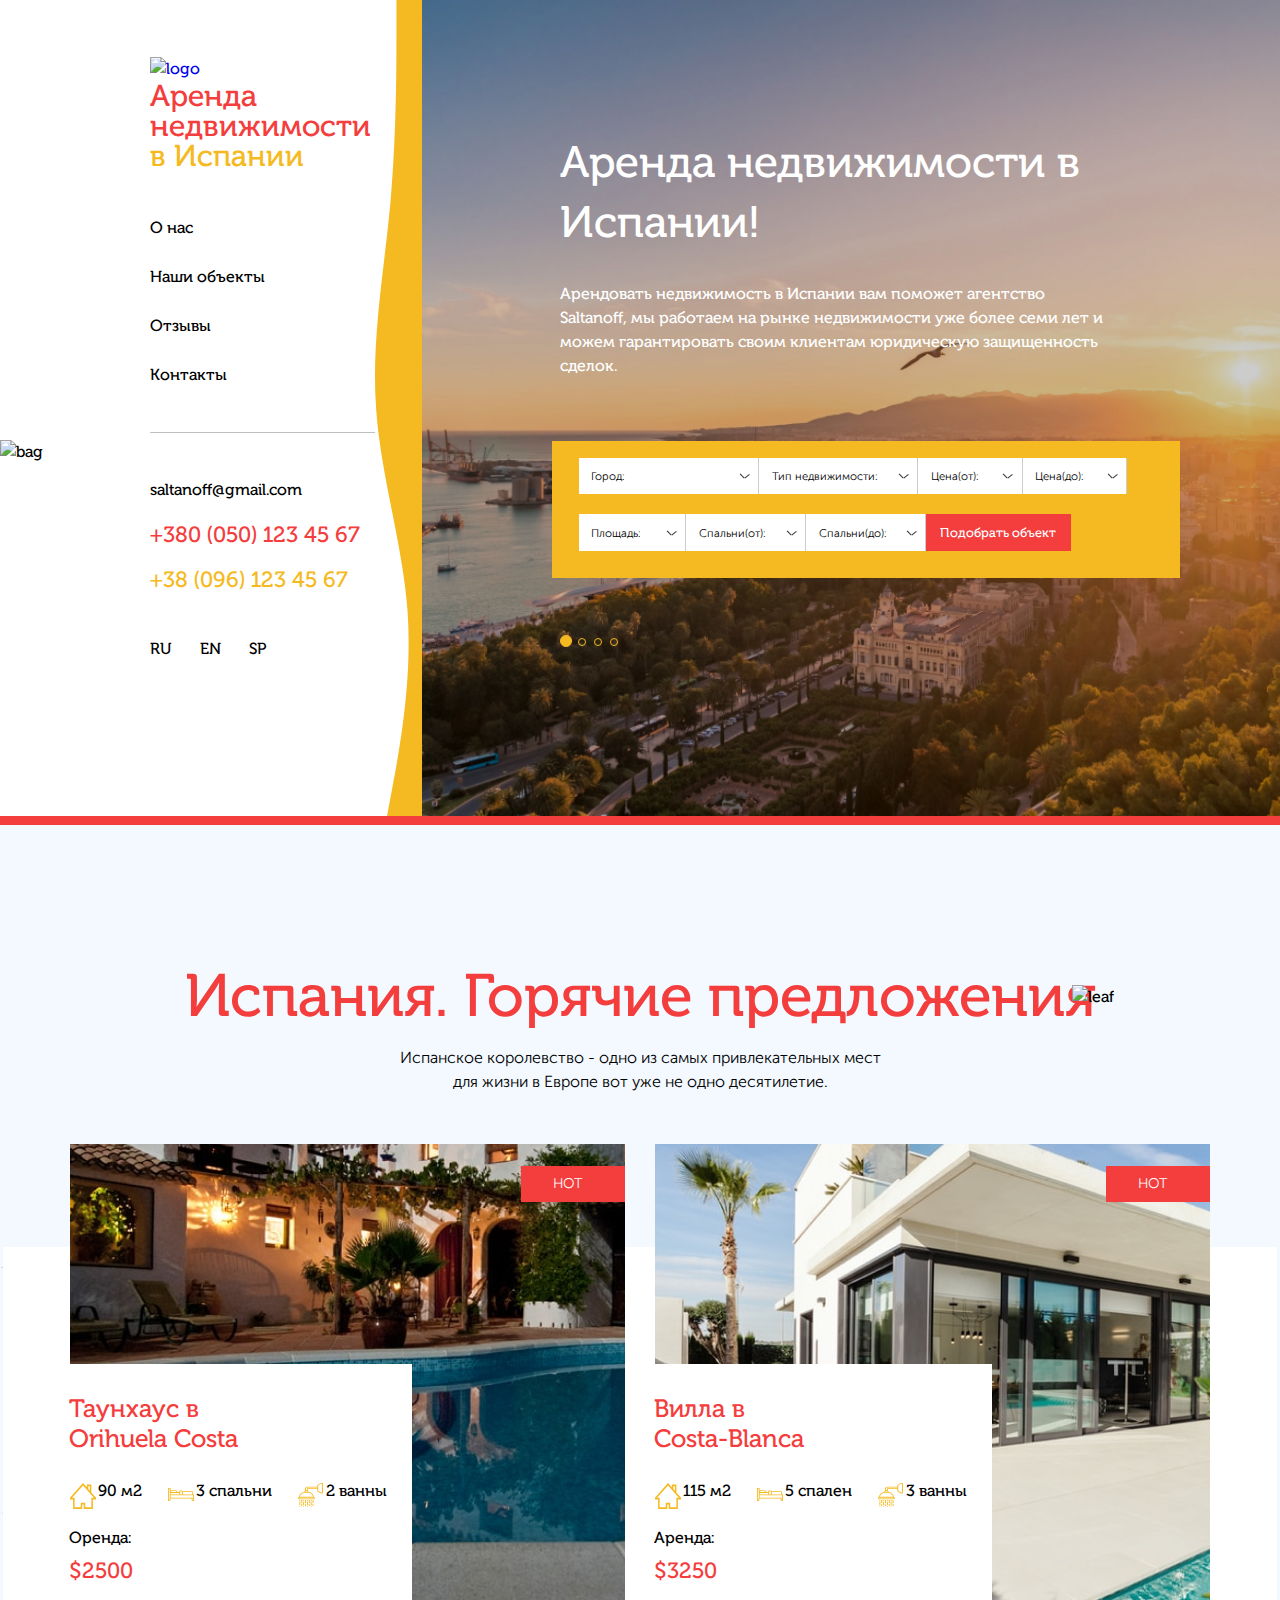
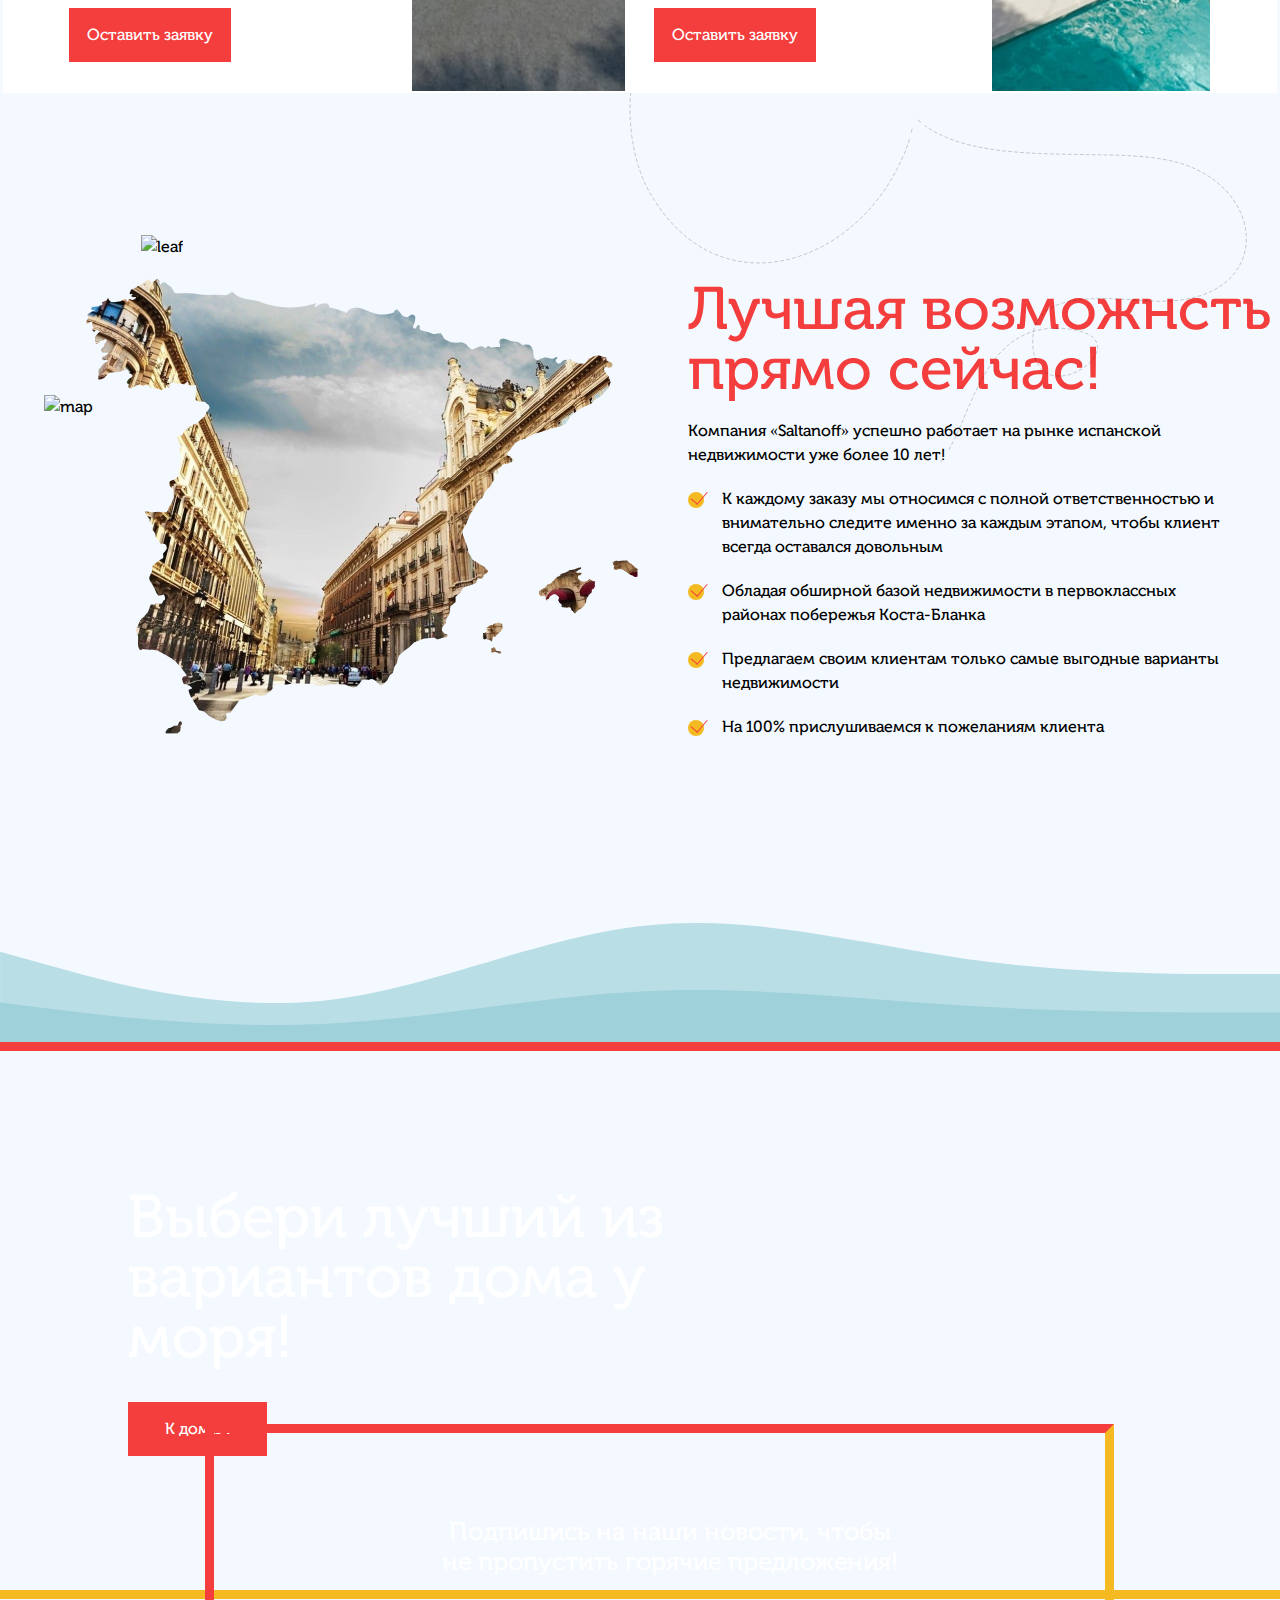
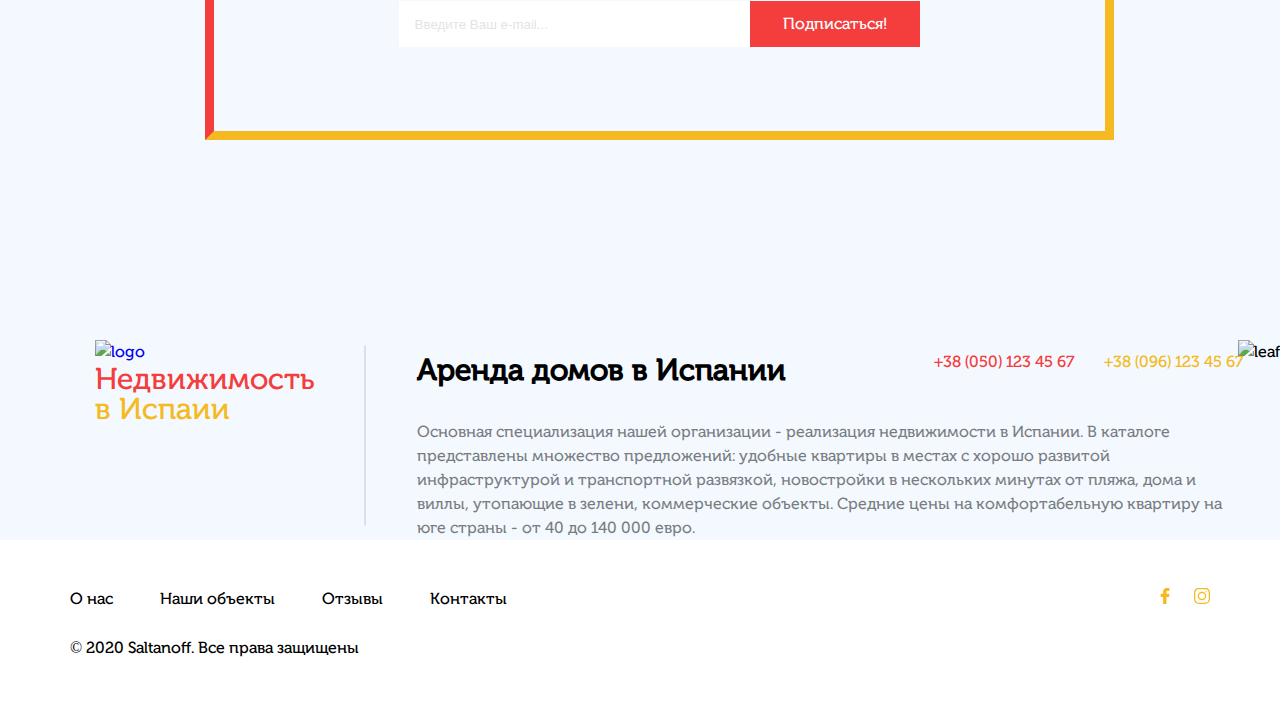
==== commit 283acc39: "шрифты и фиксы" ====
--- a/index.html
+++ b/index.html
@@ -7,7 +7,6 @@
     <meta http-equiv="X-UA-Compatible" content="ie=edge">
     <meta http-equiv="Content-Security-Policy" content="upgrade-insecure-requests"> 
     <link rel="stylesheet" href="css/style.css">
-    <link rel="stylesheet" href="fonts/fonts.css">
     <title>Saltanoff</title>
 </head>
 
@@ -341,6 +340,7 @@
                 <img src="./img/leafs_pics/leaf_right.png" alt="leaf" class="second__leaf">
                 <div class="bg__leaf"></div>
                 <div class="proposition first">
+                    <div class="dark"></div>
                     <div class="proposition__hot">HOT</div>
                     <div class="proposition__bg">
                         <a href="house.html">
@@ -357,10 +357,11 @@
                         </ul>
                         <p class="proposition__description">Оренда:</p>
                         <p class="proposition__price">$2500</p>
-                        <button class="btn proposition__btn" type="submit">Оставить заявку</button>
+                        <a href="./house.html"><button class="btn proposition__btn" type="submit">Оставить заявку</button></a>
                     </div>
                 </div>
                 <div class="proposition second">
+                    <div class="dark"></div>
                     <div class="proposition__hot">HOT</div>
                     <div class="proposition__bg">
                         <a href="house.html">
@@ -377,7 +378,7 @@
                         </ul>
                         <p class="proposition__description">Аренда:</p>
                         <p class="proposition__price">$3250</p>
-                        <button class="btn proposition__btn" type="submit">Оставить заявку</button>
+                         <a href="./house.html"><button class="btn proposition__btn" type="submit">Оставить заявку</button></a>
                     </div>
                 </div>
             </div>
@@ -419,7 +420,7 @@
             <img src="img/choose__wave.svg" alt="wave" class="choose__wave">
             <div class="choose__bg">
                 <h2 class="choose__title">Выбери лучший из вариантов дома у моря!</h2>
-                <button type="button" class="btn choose__btn">К домам</button>
+                <a href="./catalog.html"><button type="button" class="btn choose__btn">К домам</button></a>
                 <p class="news__description-mobile">Подпишись на наши новости,
                     чтобы не пропустить горячие предложения! </p>
                 <form action="main.php" class="news__form-mobile">
@@ -513,7 +514,7 @@
         <p class="copyright">© 2020 Saltanoff. Все права защищены</p>
     </footer>
     </div>
-    <script src="http://ajax.googleapis.com/ajax/libs/jquery/1.7.1/jquery.min.js" type="text/javascript"></script>
+    <script src="https://ajax.googleapis.com/ajax/libs/jquery/1.7.1/jquery.min.js" type="text/javascript"></script>
     <script src="js/main.js"></script>
 
 </body>
--- a/css/style.css
+++ b/css/style.css
@@ -1,3 +1,20 @@
+@font-face {
+    font-family: 'Museo Cyrl';
+    src: url('fonts/MuseoSansCyrl-300.eot');
+    src: local('☺'), url('fonts/MuseoSansCyrl-300.woff') format('woff'), url('fonts/MuseoSansCyrl-300.ttf') format('truetype'), url('fonts/MuseoSansCyrl-300.svg') format('svg');
+    font-weight: 300;
+    font-style: normal;
+}
+
+@font-face {
+    font-family: 'Museo Cyrl';
+    src: url('fonts/Museocyrl500.eot');
+    src: local('☺'), url('fonts/Museocyrl500.woff') format('woff'), url('fonts/Museocyrl500.ttf') format('truetype'), url('fonts/Museocyrl500.svg') format('svg');
+    font-weight: normal;
+    font-style: normal;
+}
+
+
 body {
     font-family: 'Museo Cyrl';
     font-style: normal;
@@ -38,22 +55,44 @@
     margin: 0;
 }
 
-.yellow {
-    color: rgb(245, 186, 33);
-}
-
 a {
     text-decoration:none;
 }
 
+.info__arrow {
+    display: none;
+}
+
 .btn {
     font-size: 16px;
+    font-family: Museo Cyrl;
     line-height: 24px;
     color:#fff;
     background-color: rgb(244, 61, 61);
     border:none;
     padding: 15px 18px;
     cursor: pointer;
+
+    background-image: linear-gradient(#F5BA21, #F5BA21), linear-gradient(#F43D3D, #F43D3D);
+    background-size: 0 5px, auto;
+    background-repeat: no-repeat;
+    background-position: center bottom;
+    transition: all .2s ease-out;
+}
+.table .btn{
+    background-image: linear-gradient(white, white), linear-gradient(#F43D3D, #F43D3D);
+}
+.table .btn:hover{
+     background-size: 100% 5px, auto;
+}
+.contacts .btn{
+    background-image: linear-gradient(white, white), linear-gradient(#F43D3D, #F43D3D);
+}
+.contacts .btn:hover{
+     background-size: 100% 5px, auto;
+}
+.btn:hover{
+     background-size: 100% 7px, auto;
 }
 
 .header__main {
@@ -128,6 +167,12 @@
 .nav__item {
     margin-bottom: 25px;
 }
+.nav__item a{
+    transition: .3s;
+}
+.nav__item:hover a{
+    color: #F43D3D;
+}
 
 .bag {
     position: absolute;
@@ -144,7 +189,6 @@
     line-height: 25px;
     color: rgb(244, 61, 61);
 }
-
 
 
 .header__phone~.yellow {
@@ -602,6 +646,9 @@
     z-index: 100;
 }
 
+.nav__item {
+    margin-right: 47px;
+}
 .first {
     background-image: url(../img/proposition-one.jpg);
     margin-right: 15px;
@@ -930,6 +977,7 @@
     max-width: 461px;
     margin-left: 41px;
     margin-bottom: 24px;
+    font-weight: 300;
 }
 
 .news__form-mobile{
@@ -1033,9 +1081,10 @@
 
 .rent__phone {
     margin-left: auto;
-}
-
-.rent__phone .yellow {
+    color: #F43D3D;
+}
+
+.rent__phone.yellow {
     margin-left: 30px;
 }
 
@@ -1339,6 +1388,7 @@
 
 .s__image-1{
     position: absolute;
+    top: 135px;
 }
 .s__image-2{
     position: absolute;
@@ -1390,7 +1440,7 @@
 }
 
 .s_right{
-    margin-top: 95px;
+    margin-top: 115px;
     overflow: hidden;
 }
 
@@ -1822,8 +1872,6 @@
     background-color: rgba(0,0,0,0.7);
     color: #fff;
     z-index: 1000;
-
-    text-align: center;
     right: 0;
     height: 725px;
 }
@@ -1835,6 +1883,7 @@
     margin-bottom: 30px;
     padding-bottom: 20px;
     padding-top: 40px;
+    text-align: center;
 }
 
 .info>.proposition__details>.detail__items {
@@ -1920,8 +1969,10 @@
 
 .house__btn {
     padding: 11px 23px;
-    margin-left: 52px;
-    margin-top: 17px;
+    
+    position: absolute;
+    right: 8%;
+    bottom: 7%;
 }
 
 .info__price>.proposition__description {
@@ -1937,6 +1988,14 @@
     position: absolute;
     right: 78%;
     bottom: 11px;
+}
+
+iframe {
+    height:797px;
+}
+
+.calendar__title {
+    display: none;
 }
 
 /*Reviews*/
@@ -1977,7 +2036,7 @@
 }
 
 .review__sliders {
-    margin-left: 150px;
+    margin-left: 15%;
 }
 
 .mob__slide img {
@@ -2036,9 +2095,17 @@
     max-width: 1140px;
     margin: 0 auto;
     padding-bottom: 50px;
-    padding-top: 50px;
-}
-
+    padding-top: 30px;
+}
+
+.modal__search .info{
+    display:none;
+}
+
+
+.yellow {
+    color: rgb(245, 186, 33);
+}
 
 /*Media*/
 
@@ -2087,7 +2154,13 @@
         height: 153px;
     }
 
-}
+    .review__sliders {
+        zoom: 0.8;
+    }
+
+}
+
+
 
 @media(max-width:1440px) {
     .choose__wave {
@@ -2101,22 +2174,34 @@
 
     .header__title {
         font-size: 58px;
+        margin-right: 160px;
     }
 
     .main__form {
         zoom: 0.9;
         left: 618px;
+        top: 54%;
     }
     /*About*/
     .t-espania{
         left: 6%;
     }
+
+    .header__description {
+        padding: 0;    
+    }
 }
 
 @media(max-width:1280px) {
 
     .header__title {
         font-size: 44px;
+    }
+
+    .main__form {
+        zoom: 0.8;
+        left: 690px;
+        top: 54%;
     }
 
     .header__description {
@@ -2227,6 +2312,10 @@
     .text__block{
         font-size: 15px;
     }
+
+    .review__sliders {
+        zoom: 0.7;
+    }
 }
 
 @media (max-width:1152px) {
@@ -2255,7 +2344,7 @@
 
     .main__form {
         zoom: 0.7;
-        left: 759px;
+        left: 740px;
     }
 
     .slider__dots {
@@ -2368,7 +2457,7 @@
     }
     .s__image-2{
         width: 321px;
-        top: 362px;
+        top: 393px;
         left: 253px;
     }
     .about__image{
@@ -2523,8 +2612,17 @@
 
 }
 
+@media (max-width: 900px){
+    body {
+        zoom: 0.9;
+    }
+}
+
 @media (max-width: 620px), (max-width: 812px) and (max-height: 415px){
 
+    body {
+        zoom: 1;
+    }
     /*Header*/
     .header__left{
         flex-direction: row;
@@ -2551,7 +2649,7 @@
         background: url(../img/popup__wave.svg);
         width: 100%;
         position: absolute;
-        bottom: 1px;
+        bottom: 0px;
         transform: rotate(180deg);
         height: 68px;
         z-index: 100001;
@@ -2583,7 +2681,7 @@
     .main__form{
         zoom: 0;
         left: 0;
-        top: 36%;
+        top: 358px;
         width: 92.5%;
         margin: 22px 15px;
         z-index: 20;
@@ -2964,12 +3062,14 @@
 
     .popup .burger .topline{
         transform: rotate(-45deg);
-        width: 18px;
+        width: 20px;
+        margin-left: -1px;
     }
 
     .popup .burger .bottomline {
         transform: rotate(45deg);
-        width: 18px;
+        width: 20px;
+        margin-left: -1px;
     }
 
     .popup .burger .middleline {
@@ -3032,10 +3132,17 @@
     .social {
         margin-bottom: 30px;
     }
-
+    /*Contacts*/
+    .c_block-1_item{
+        margin-left: 20px;
+    }
+    .contacts__headline{
+        top: -73px !important;
+        left: 121px !important;
+        color: #fff !important;
+    }
 
     /*About page*/
-
     ._nav{
         display: none;
     }
@@ -3075,6 +3182,7 @@
         width: 88px;
         height: 58px;
         top: 30px;
+        z-index: 1000;
     }
     .about__description-tittle, .about__description-subtittle{
         font-size: 14px;
@@ -3171,12 +3279,13 @@
     }
 
     .headline {
-        font-size: 30px;
+        font-size: 26px;
         position: absolute;
-        line-height: 35px;
-        color: #fff;
-        left: 26px;
-        top: -67px;
+        line-height: 26px;
+        color: red;
+        left: 15px;
+        top: 80px;
+        text-align: left;
     }
  
     .grid {
@@ -3287,7 +3396,7 @@
         font-size: 30px;
         line-height: 35px;
         color: #F43D3D;
-        font-weight: 300;
+        font-weight: normal;
         max-width: 180px;
     }
     
@@ -3310,6 +3419,10 @@
         background: transparent;
     }
 
+    .modal__search .info{
+        display:none;
+    }
+
     .modal__search .main__form {
         top: 22.5%;
         position: fixed;
@@ -3322,10 +3435,14 @@
         overflow: hidden;
     }
 
+    .modal__search .info{
+        display:block;
+    }
+
     .modal__close {
         position: fixed;
-        top: 198px;
-        right: 20%;
+        top: 20%;
+        right: 5%;
         width: 22px;
         height: 22px;
         font-size: 0;
@@ -3403,7 +3520,7 @@
     .fotorama__active{
         top:-2px !important;
     }
-   .fotorama__active .fotorama__dot {
+    .fotorama__active .fotorama__dot {
         width: 12px !important;
         height: 12px !important;
         border-width: 6px !important;
@@ -3457,21 +3574,7 @@
         line-height: 30px;
         color: #F43D3D;
         max-width: 200px;
-        padding: 25px 0px 20px 15px;
-    }
-     .house__headline::before{
-        content: url("../img/house_img/house_info.svg");
-        position: absolute;
-        top: 31px;
-        right: -59%;
-        cursor: pointer;
-    }
-     .house__headline::after{
-        content: url("../img/house_img/house_calendar.svg");
-        position: absolute;
-        top: 31.5px;
-        right: -79%;
-        cursor: pointer;
+        padding: 30px 0px 20px 15px;
     }
 
     .house__rent-price, .house__rent, .house__price{
@@ -3480,6 +3583,22 @@
     .btn_center, .house__description-mobile{
         display: block;
     }
+
+    .house__description-title {
+     display: flex;    
+     justify-content: space-between;
+    }
+
+    .house__icons {
+        padding-top: 45px;
+        margin-right: 15px;
+    }
+
+    .info__btn {
+        margin-right: 16px;
+    }
+
+
     .house__rent-price{
         padding-left: 15px;
         padding-bottom: 20px;
@@ -3526,6 +3645,255 @@
         display: none;
     }
 
+    /*Info Popup*/
+    
+    .house__info .modal__search{
+        top: -95px;  
+    }
+    .info{
+        top: 15%;
+        right: 3%;
+        background: #fff;
+        color: #000;
+        position: fixed;
+        width: 95%;
+        height: auto;
+        padding:30px 20px;
+        
+    }
+    .house__btn{
+        margin-left: 0;
+    }
+
+    .popup {
+        width: 100%;
+        height: 100vh;
+    }
+
+    .popup .proposition__details,
+    .popup .house__btn,
+    .popup .info__price {
+        display: none;
+    }
+
+    .house__info {
+        overflow: initial;
+    }
+
+    .info__title {
+        color: #F43D3D;
+        border: none;
+        font-size: 22px;
+        max-width: 200px;
+        margin: 0 auto;
+        margin-bottom: 20px;
+        line-height: 25px;
+        font-weight: 500;
+        text-align: center;
+        padding: 0;
+    }
+
+    .info__arrow {
+        display: initial;
+        left: 7%;
+        top: 20%;
+        position: fixed;
+    }
+
+    .filters {
+        padding-left: 0;
+        font-size: 14px;
+        line-height: 18px;
+    }
+
+    .filter-option {
+        margin-bottom: 9px;
+    }
+
+    /*Calendar Popup*/
+
+    .popup iframe{
+        position: fixed;
+        top: 21%;
+        z-index: 1000;
+        width: 95%;
+        left: 3%;
+    }
+    .dark{
+        width: 100%;
+        height: 100%;
+        background: #000;
+        opacity: 0.5    ;
+    }
+    .proposition__bg{
+        margin-top: -95px;
+    }
+
+    iframe {
+        height:525px;
+    }
+
+    .calendar {
+        padding: 0;
+    }
+
+    .popup {
+        height: auto;
+    }
+
+    
+    /*Sort popup*/
+    .sort {
+        border: none;
+        background: transparent;
+        outline: none;
+        cursor: pointer;
+        margin-right: 10px;
+    }
+
+    .sort__title {
+        font-weight: normal;
+        font-size: 25px;
+        line-height: 30px;
+        color: #F43D3D;
+        max-width: 290px;
+        margin-left: 15px;
+    }
+
+    .catalog .catalog__sort__by-items {
+        z-index: 100000;
+        display: flex;
+        flex-direction: column;
+        position: fixed;
+        background: #fff;
+        bottom: 0;
+        width: 100%;
+        padding-top: 10px;
+        padding-bottom: 40px;
+        padding-left: 15px;
+    }
+
+    .subtittle {
+        padding-top: 20px;
+        font-weight: 300;
+        font-size: 14px;
+        line-height: 18px;
+    }
+
+    .catalog__sort__by {
+        font-size: 22px;
+        line-height: 25px;
+    }
+
+    .calendar__title {
+        display: initial;
+        color: #fff;
+        position: fixed;
+        top: 16%;
+        left: 15px;
+    }
+
+    .calendar .modal__close {
+        top:17%;
+    }
+
+    @media (max-width: 812px) and (max-height: 415px){
+        .slider__dots {
+        left: 44%;
+    }
+    .main__form {
+        zoom: 0;
+        left: 0;
+        top: 280px;
+        width: 76.5%;
+        left: 10%;
+    }
+    .justnow__wrap{
+        margin-left: 7%;
+    }
+    .header__left{
+        max-width: 815px;
+    }
+    .t-espania{
+        left: 14%;
+    }
+    .s__image-2 {
+        left: 106px;
+        top: 521px;
+    }
+    .s__image-1 {
+        top: 375px;
+        left: 0;
+    }   
+    .search__title{
+        left: 12%;
+    }
+    .modal__close{
+        right: 10%;
+    }
+    .catalog__title{
+        margin-left:5%
+    }
+    .search{
+        margin-right: 5%;
+    }
+    .catalog__text{
+        justify-content: space-between;
+    }
+    .c_block-1_item{
+        font-size: 15px;
+    }
+    .contacts__headline{
+        left: 38%;
+        top: -78px;
+    }
+    .contacts__block-r{
+        width: 70%;
+    }
+    .form_btn {
+        font-size: 14px;
+        padding: 7px 28px;
+    }
+    .review__title{
+        margin-left: 22%;
+    }
+    .filters{
+        margin-left: 20%;
+    }
+
+}
+
+@media (max-width: 353px){
+    .s__image-1{
+        width: 229px;
+        top: 584px;
+    }
+    .s__image-2 {
+        width: 200px;
+        top: 735px;
+    }
+
+}
+
+@media (max-width: 342px){
+    .s__image-1{
+        top: 689px;
+    }
+    .s__image-2 {
+        top: 820px;
+    }
+    .header__logo{
+        width: 76px;
+        height: 65px;
+        margin: 10px;
+    }
+    .language {
+        margin-left: 25px;
+    }
+    .header__left{
+        height: 85px;
+    }
+
 }
 
 
@@ -3541,6 +3909,4 @@
     0%, 100%                 { transform:translateX(0);}
     10%, 30%, 50% ,70%, 90%  { transform:translateX(-10px); }
     20%, 40%, 60%, 80%       { transform:translateX(10px);} 
-}
-    
-
+}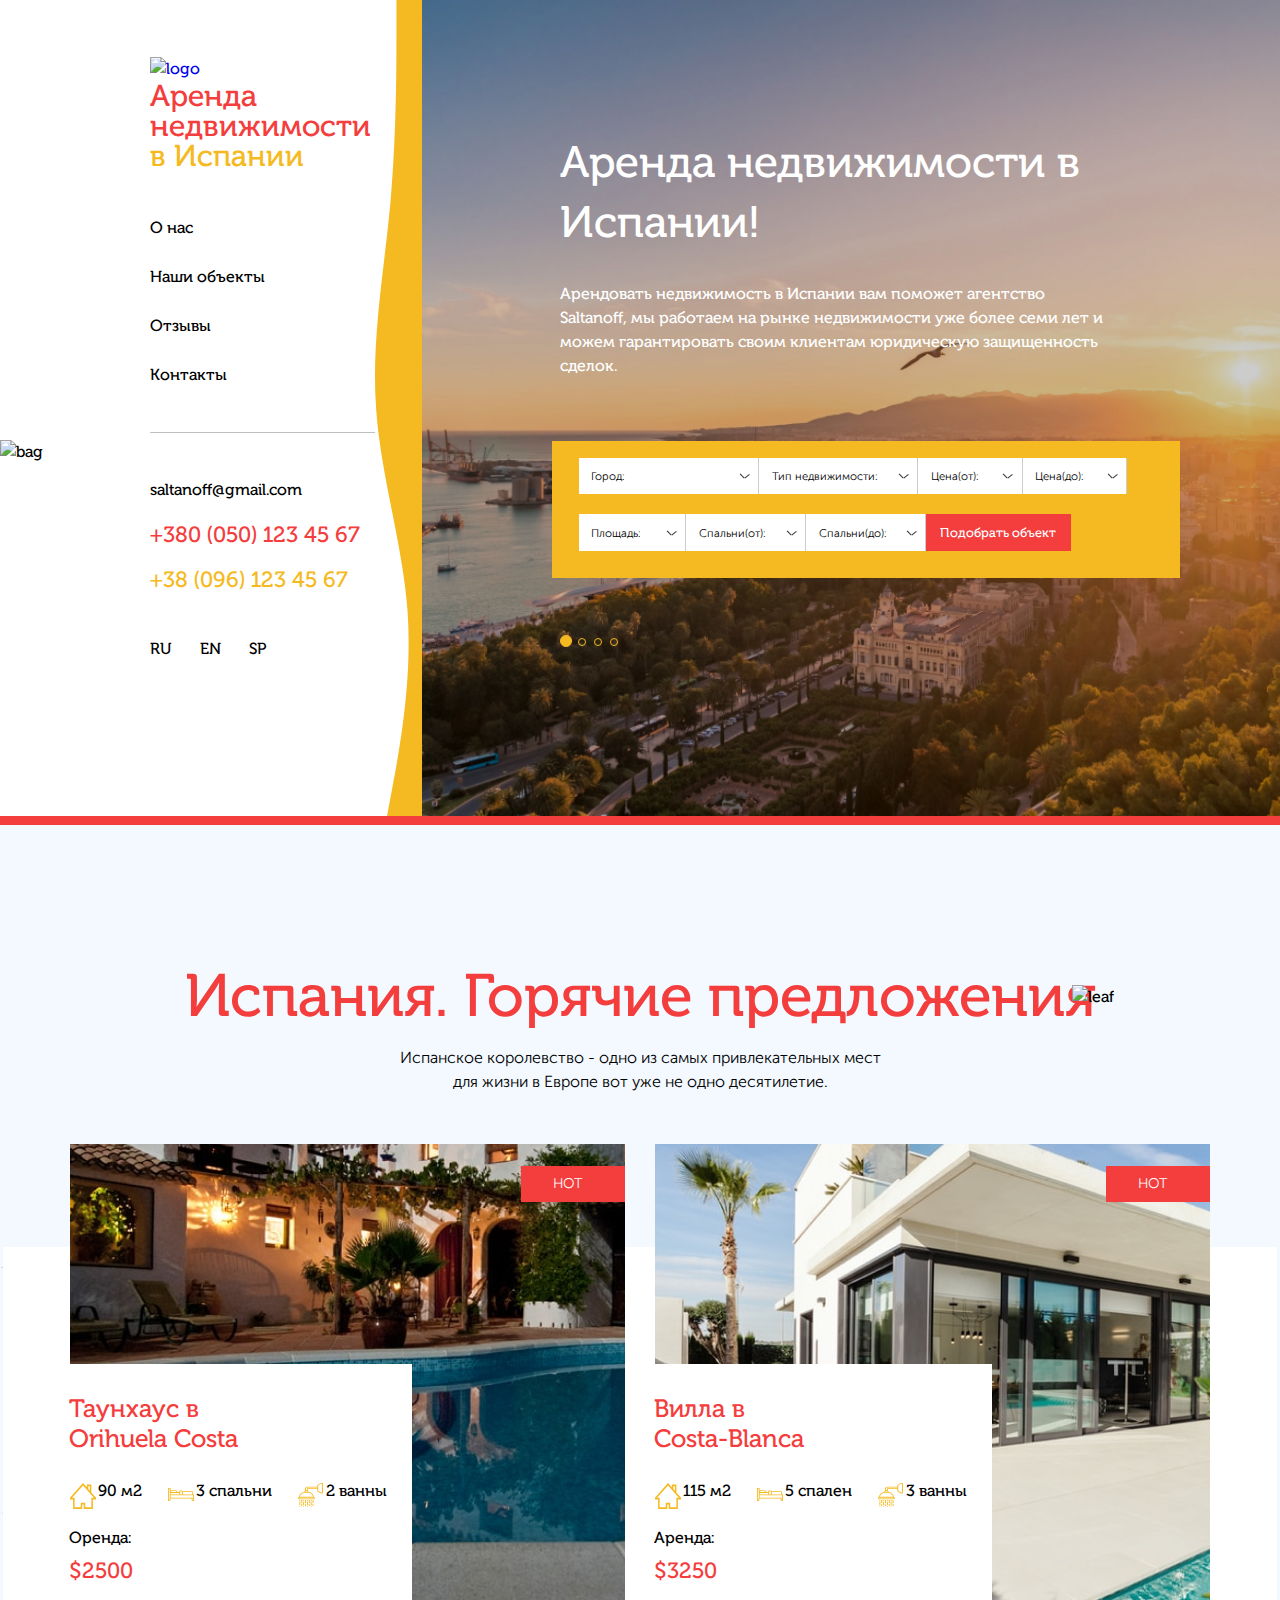
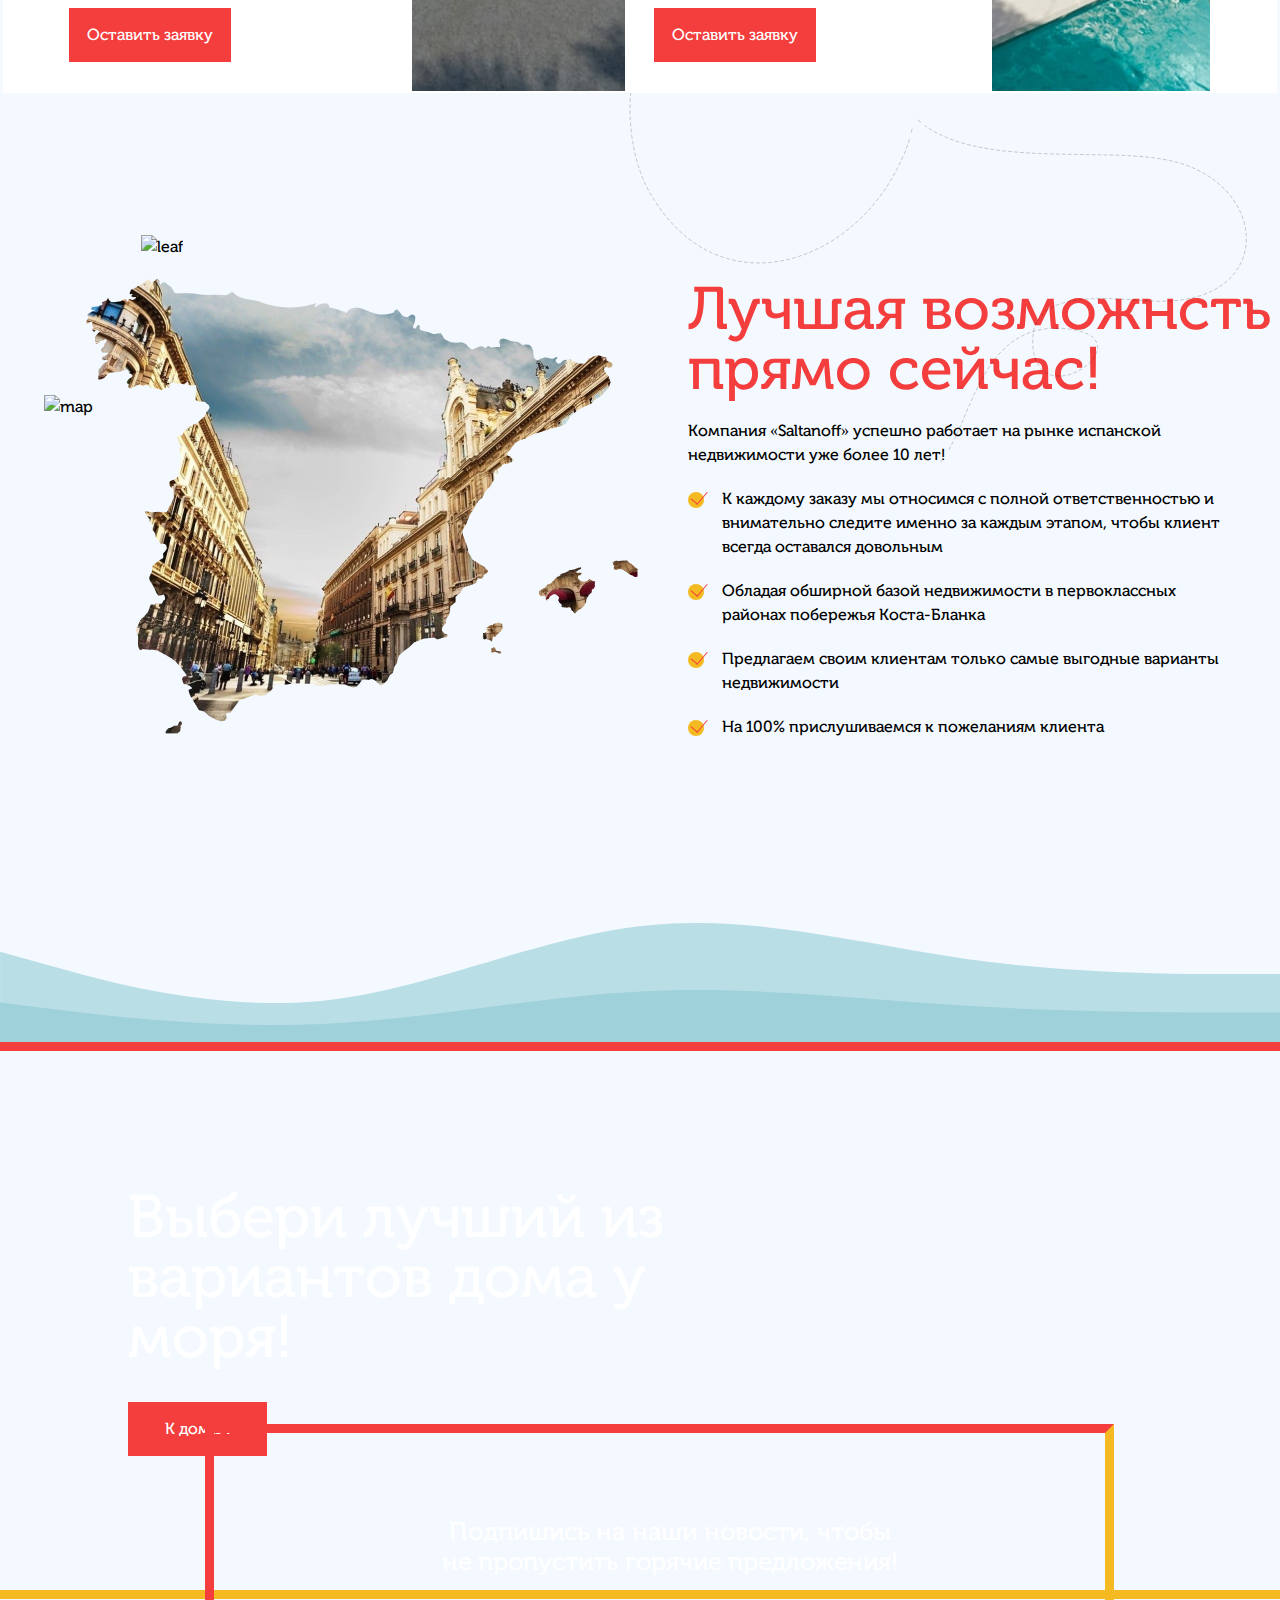
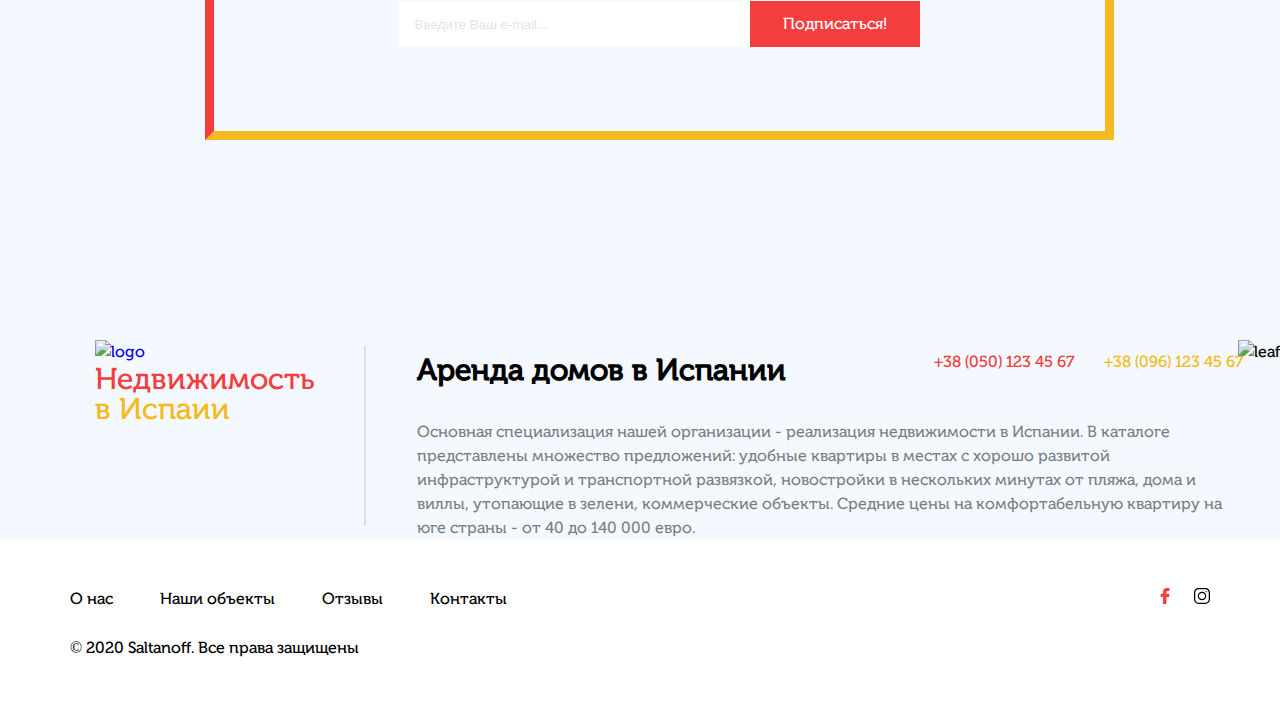
==== commit 3bfa657c: "Merge branch 'master' of https://github.com/Desonancen/Saltanoff" ====
--- a/index.html
+++ b/index.html
@@ -326,9 +326,9 @@
             <img src="img/leafs_pics/leaf_top.png" alt="leaf" class="leaf__left">
             <img src=" " alt="leaf" class="leaf__right">
             <div class="hot__text">
-                <h1 class="hot__title headline">
+                <h2 class="hot__title headline">
                     Испания. Горячие предложения
-                </h1>
+                </h2>
                 <p class="hot__description">Испанское королевство - одно из самых привлекательных мест
                     для жизни в Европе вот уже не одно десятилетие.</p>
             </div>
@@ -489,23 +489,23 @@
             <div class="footer__line"></div>
             <h4 class="mobile__nav">Соц. сети</h4>
             <div class="social">
-                <a href=""><svg class="facebook" width="10" height="16" viewBox="0 0 10 16" fill="none"
+                <a href="" target = "blank"><svg class="facebook" width="10" height="16" viewBox="0 0 10 16" fill="none"
                         xmlns="http://www.w3.org/2000/svg">
                         <path
                             d="M8.99939 0.00332907L6.92457 0C4.59358 0 3.08719 1.54552 3.08719 3.93762V5.75313H1.00105C0.820783 5.75313 0.674805 5.89927 0.674805 6.07954V8.71001C0.674805 8.89028 0.820949 9.03626 1.00105 9.03626H3.08719V15.6738C3.08719 15.854 3.23317 16 3.41343 16H6.13525C6.31552 16 6.4615 15.8539 6.4615 15.6738V9.03626H8.90068C9.08095 9.03626 9.22693 8.89028 9.22693 8.71001L9.22793 6.07954C9.22793 5.99299 9.19347 5.91009 9.13238 5.84884C9.0713 5.78758 8.98807 5.75313 8.90151 5.75313H6.4615V4.2141C6.4615 3.47438 6.63777 3.09886 7.60136 3.09886L8.99906 3.09836C9.17916 3.09836 9.32513 2.95222 9.32513 2.77211V0.329578C9.32513 0.149642 9.17932 0.00366197 8.99939 0.00332907Z"
-                            fill="#F5BA21" />
+                            fill="#F43D3D" />
                     </svg></a>
-                <a href=""><svg class="instagram" width="16" height="16" viewBox="0 0 16 16" fill="none"
+                <a href="" target = "blank"><svg class="instagram" width="16" height="16" viewBox="0 0 16 16" fill="none"
                         xmlns="http://www.w3.org/2000/svg">
                         <path
                             d="M11.3523 0H4.64775C2.08497 0 0 2.08497 0 4.64775V11.3523C0 13.915 2.08497 16 4.64775 16H11.3523C13.915 16 16 13.915 16 11.3523V4.64775C16 2.08497 13.915 0 11.3523 0ZM14.75 11.3523C14.75 13.2258 13.2258 14.75 11.3523 14.75H4.64775C2.77422 14.75 1.25 13.2258 1.25 11.3523V4.64775C1.25 2.77422 2.77422 1.25 4.64775 1.25H11.3523C13.2258 1.25 14.75 2.77422 14.75 4.64775V11.3523Z"
-                            fill="#F5BA21" />
+                            fill="#000" />
                         <path
                             d="M8 3.6875C5.62206 3.6875 3.6875 5.62206 3.6875 8C3.6875 10.3779 5.62206 12.3125 8 12.3125C10.3779 12.3125 12.3125 10.3779 12.3125 8C12.3125 5.62206 10.3779 3.6875 8 3.6875ZM8 11.0625C6.31134 11.0625 4.9375 9.68866 4.9375 8C4.9375 6.31134 6.31134 4.9375 8 4.9375C9.68866 4.9375 11.0625 6.31134 11.0625 8C11.0625 9.68866 9.68866 11.0625 8 11.0625Z"
-                            fill="#F5BA21" />
+                            fill="#000" />
                         <path
                             d="M12.375 4.25C12.7202 4.25 13 3.97018 13 3.625C13 3.27982 12.7202 3 12.375 3C12.0298 3 11.75 3.27982 11.75 3.625C11.75 3.97018 12.0298 4.25 12.375 4.25Z"
-                            fill="#F5BA21" />
+                            fill="#000" />
                     </svg>
                 </a>
             </div>
--- a/css/style.css
+++ b/css/style.css
@@ -433,8 +433,8 @@
     border-bottom-right-radius: 5px;
     transition: all 0.3s ease-out;
     display: none;
-    z-index: 8;
-    margin-top: 10px;
+    z-index: 10001;
+    margin-top: 6px;
     font-size: 14px;
     line-height: 18px;
     font-weight: 300;
@@ -1657,7 +1657,7 @@
 .catalog__sort__by,.catalog__sort__by-item{
     display:inline;
     margin-right: 25px;
-    z-index: 1000000;
+    z-index: 1000;
 }
 
 .catalog__sort{
@@ -2615,6 +2615,57 @@
 @media (max-width: 900px){
     body {
         zoom: 0.9;
+    }
+    .review__sliders {
+        margin-left: 0;
+    }
+    .header__title {
+        margin-top: 50px;
+    }
+    .main__form {
+    zoom: 0.55;
+    left: 737px;
+    top: 57%;
+    }
+
+    .choose {
+        padding-top: 229px;
+    }
+
+    .news {
+        right: 8%;
+    }
+
+    .rent__info {
+        margin-bottom: 29px;
+    }
+
+    .footer__leaf--right {
+        display: none;
+    }
+
+    .justnow__text-right {
+        zoom:0.8;
+    }
+    
+    .justnow__img-left {
+        zoom:0.7;
+    }
+
+    .leaf_right_justnow {
+        display: none;
+    }
+
+    .rent {
+        padding-top: 260px;
+    }
+
+    .leaf__bottom {
+        display: none;
+    }
+
+    .contacts {
+        margin-bottom: 0;
     }
 }
 
@@ -3307,9 +3358,6 @@
         margin-bottom: 30px;
     }
 
-    .review__sliders {
-        margin-left: 0;
-    }
     
     .slide__text {
         max-width: 315px;
@@ -3319,7 +3367,7 @@
         text-align: center;
         position: absolute;
         margin-top: 66px;
-        left: 10%;
+        left: 21%;
         top: 46%;
     }
 
@@ -3861,7 +3909,9 @@
         margin-left: 20%;
     }
 
-}
+
+}
+
 
 @media (max-width: 353px){
     .s__image-1{
